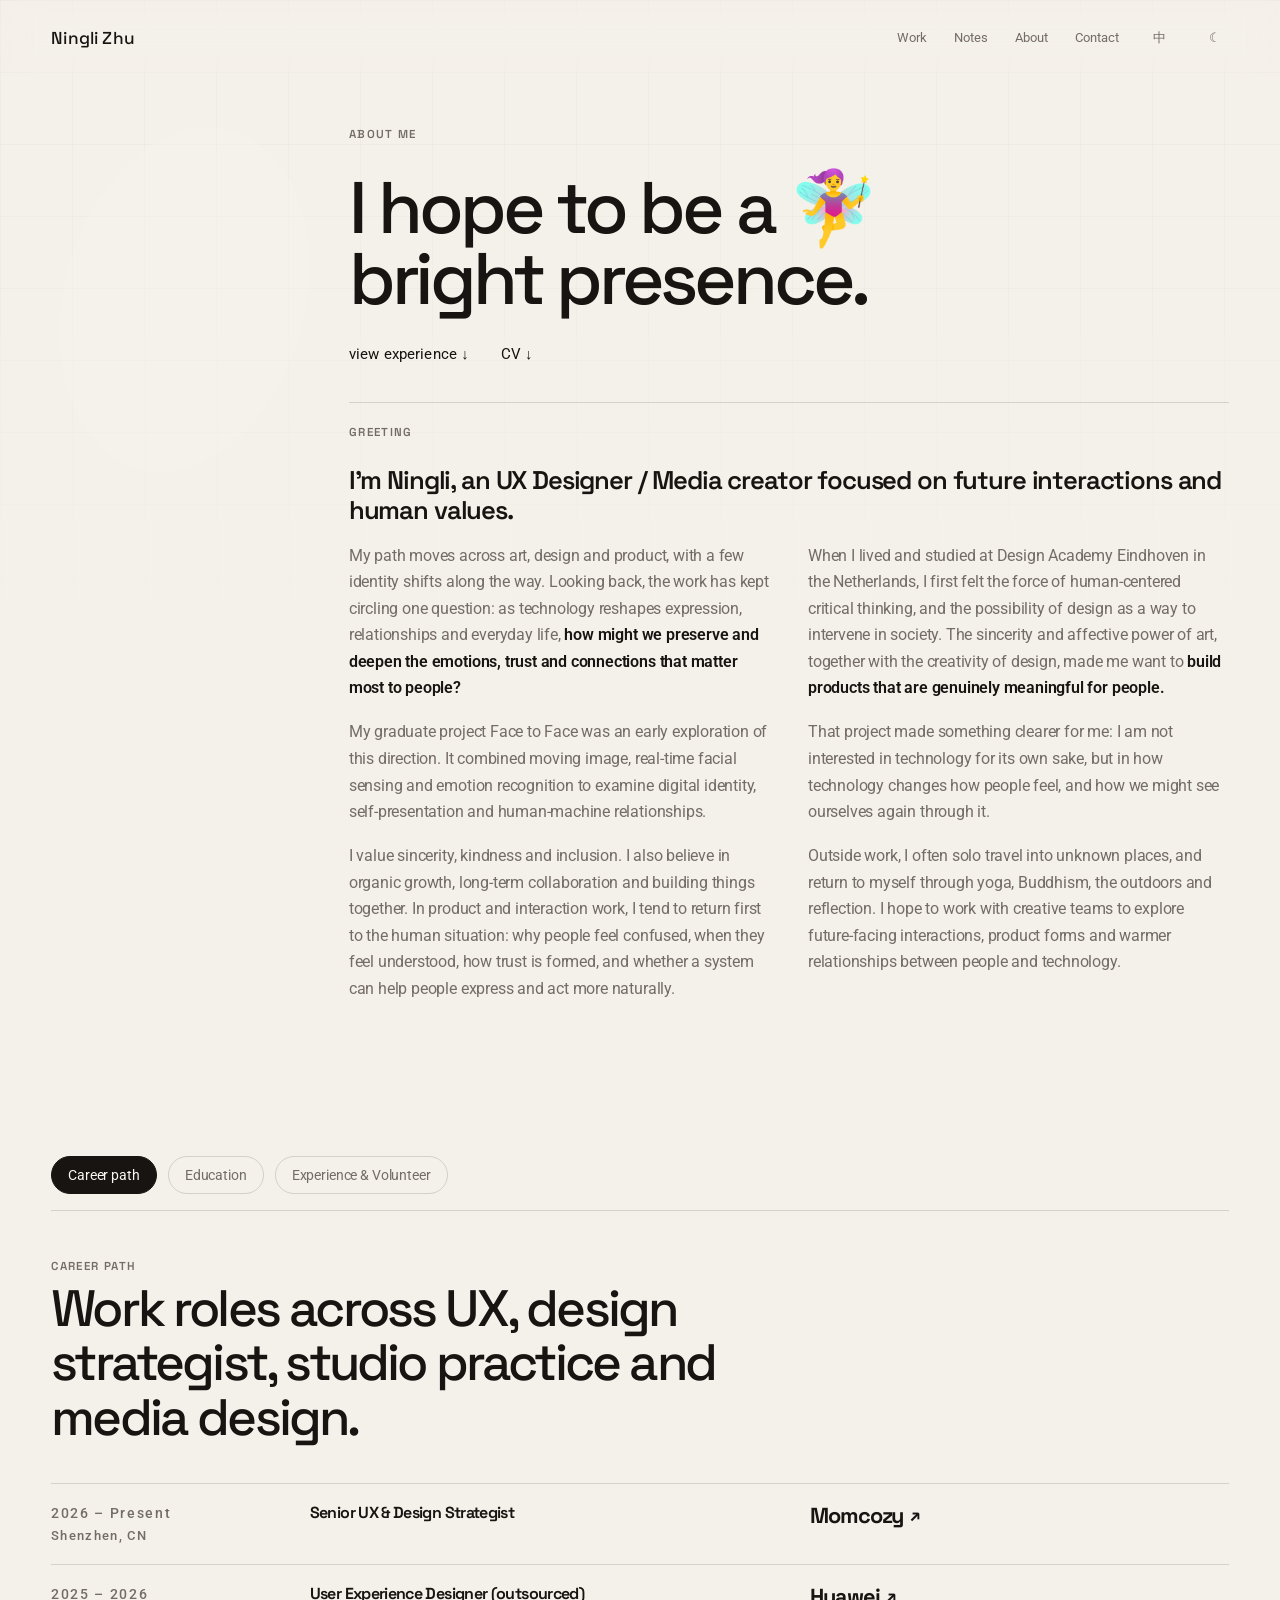
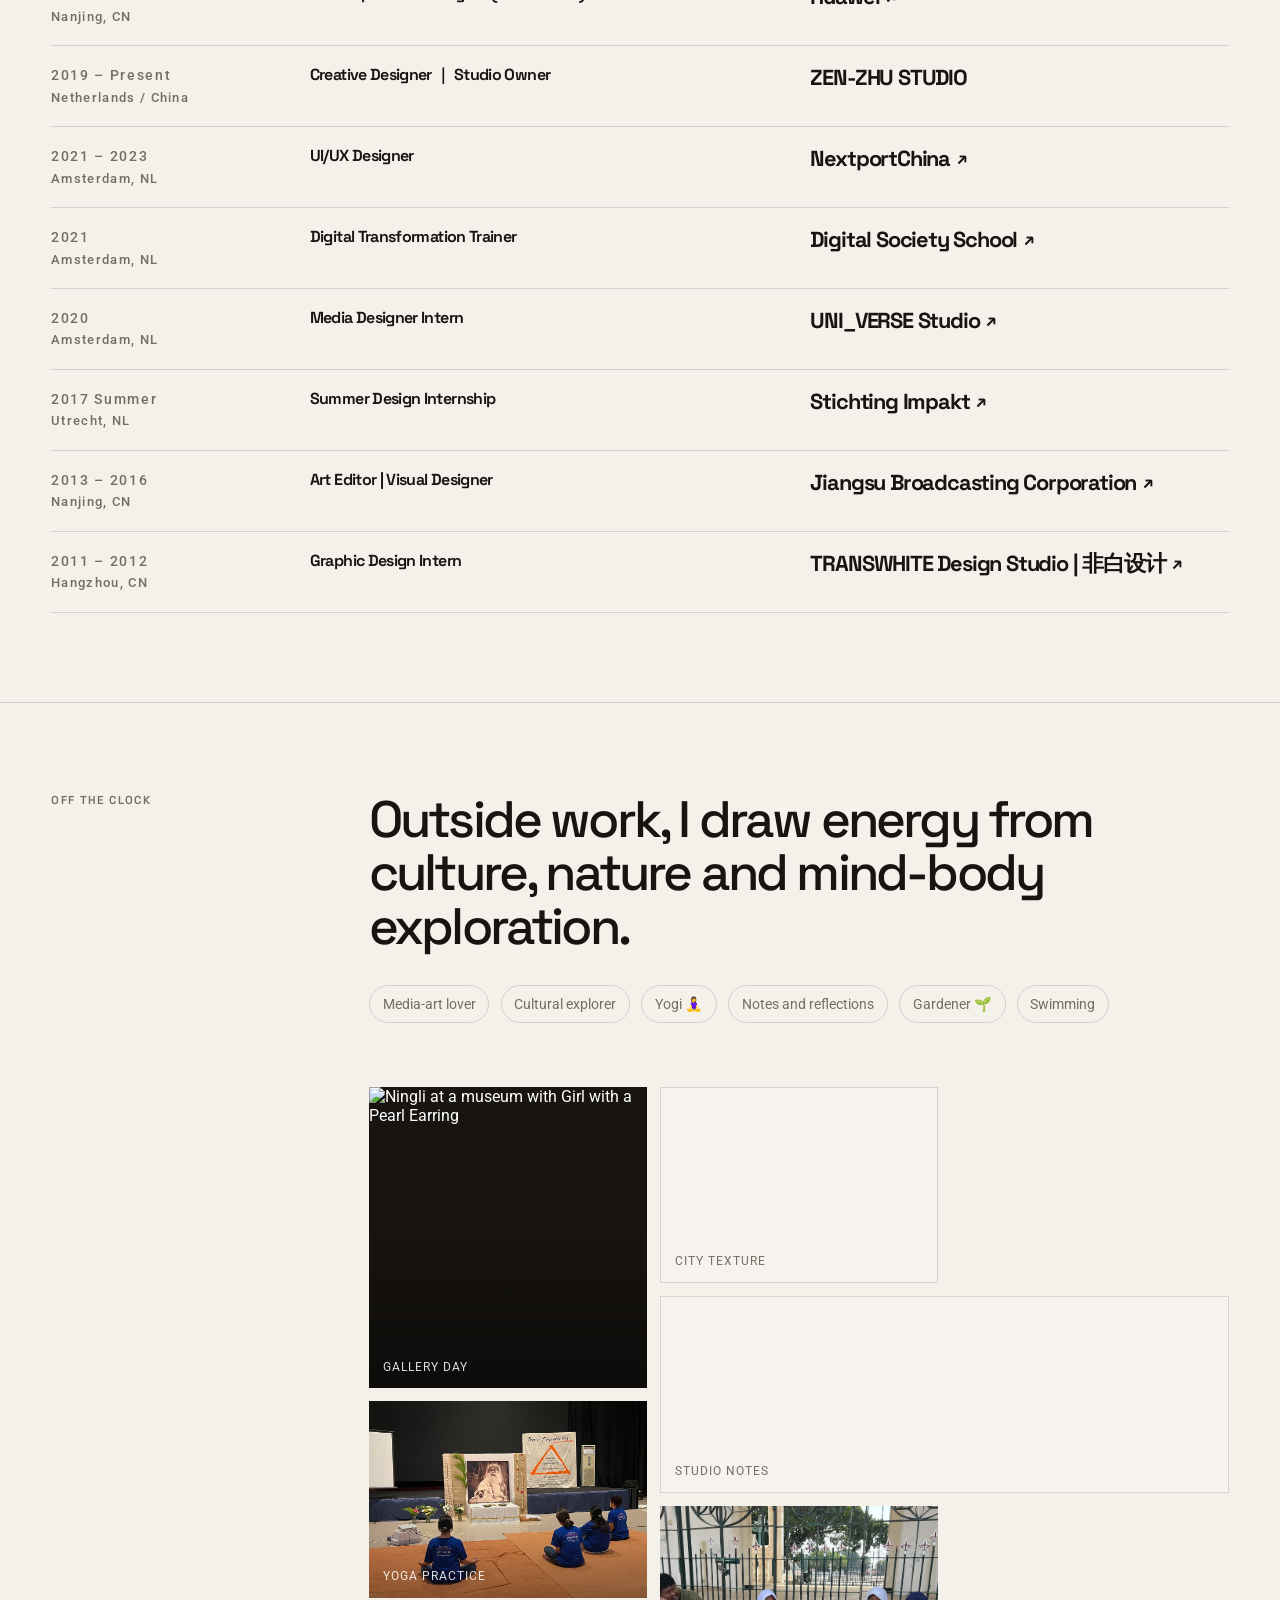
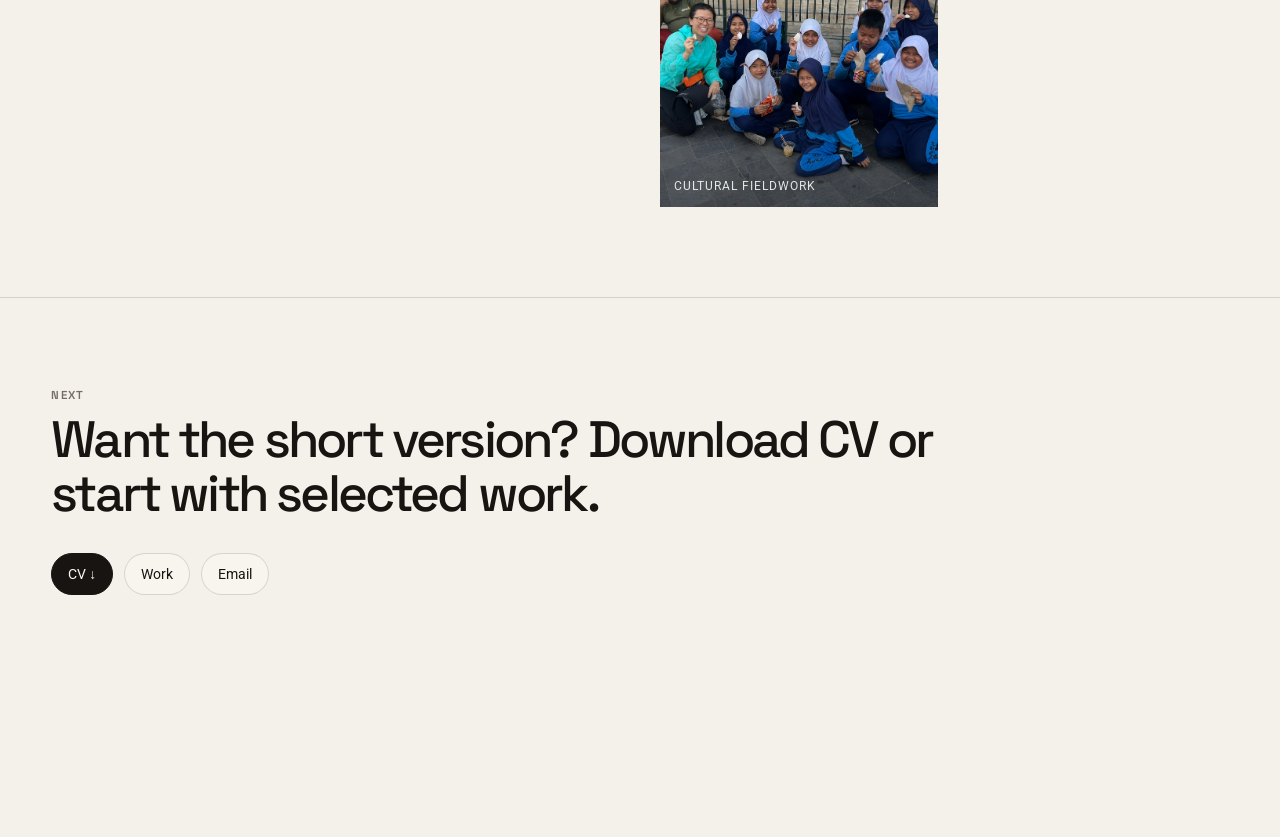
==== prototype/about.html @ 549e8630 "Initial portfolio site" ====
<!doctype html>
<html lang="en">
  <head>
    <meta charset="utf-8" />
    <meta name="viewport" content="width=device-width, initial-scale=1" />
    <title>About — Ningli Zhu</title>
    <meta
      name="description"
      content="About Ningli Zhu, senior UX designer and digital creator."
    />
    <link rel="stylesheet" href="./styles.css" />
  </head>
  <body>
    <header class="site-header" data-header>
      <a class="brand" href="./index.html#top" aria-label="Ningli Zhu home">
        <span>Ningli Zhu</span>
      </a>
      <nav class="nav" aria-label="Primary navigation">
        <a href="./index.html#work" data-i18n="nav.work">Work</a>
        <a href="./index.html#notes" data-i18n="nav.notes">Notes</a>
        <a href="./about.html" data-i18n="nav.about">About</a>
        <a href="#email-panel" data-email-open data-i18n="nav.contact">
          Contact
        </a>
        <button
          class="language-toggle"
          type="button"
          data-language-toggle
          aria-label="Switch language"
        >
          <span data-language-label>中</span>
        </button>
        <button class="theme-toggle" type="button" data-theme-toggle>
          <span data-theme-label>☾</span>
        </button>
      </nav>
    </header>

    <main class="about-page" id="top">
      <section class="about-hero section">
        <div class="about-hero-grid">
          <div class="about-hero-main">
            <p class="eyebrow" data-i18n="aboutPage.eyebrow">About me</p>
            <h1>
              <span data-i18n="aboutPage.heroLine2Lead">
                I hope to be a 🧚‍♀️
              </span>
              <span class="bright-presence" data-i18n="aboutPage.heroLine2Glow">
                bright presence.
              </span>
            </h1>
            <div class="about-actions">
              <a
                class="about-jump-link"
                href="#records"
                data-record-jump="experience"
                data-i18n="aboutPage.experienceCta"
              >
                view experience ↓
              </a>
              <a
                class="about-jump-link"
                href="./assets/Ningli_Zhu_CV_Concise_EN.pdf"
                download="Ningli_Zhu_CV_Concise_EN.pdf"
                data-cv-download
                data-i18n="contact.cv"
              >
                CV ↓
              </a>
            </div>
          </div>
          <div class="about-hero-copy">
            <div class="about-photo-placeholder">
              <img
                src="./assets/ningli-portrait.png"
                alt="Ningli Zhu portrait"
              />
            </div>
          </div>
          <div class="about-intro-card about-hero-greeting">
            <p class="eyebrow" data-i18n="aboutPage.greetingLabel">Greeting</p>
            <div class="about-intro-copy">
              <p data-i18n="aboutPage.greetingCopy1">
                I’m Ningli, an UX Designer / Media creator focused on future
                interactions and human values.
              </p>
              <p>
                <span data-i18n="aboutPage.greetingCopy2Lead">
                  My path moves across art, design and product, with a few
                  identity shifts along the way. Looking back, the work has kept
                  circling one question: as technology reshapes expression,
                  relationships and everyday life,
                </span>
                <strong
                  class="intro-emphasis"
                  data-i18n="aboutPage.greetingCopy2Strong"
                >
                  how might we preserve and deepen the emotions, trust and
                  connections that matter most to people?
                </strong>
              </p>
              <p>
                <span data-i18n="aboutPage.greetingCopy3Lead">
                  When I lived and studied at Design Academy Eindhoven in the
                  Netherlands, I first felt the force of human-centered critical
                  thinking, and the possibility of design as a way to intervene
                  in society. The sincerity and affective power of art, together
                  with the creativity of design, made me want to
                </span>
                <strong
                  class="intro-emphasis"
                  data-i18n="aboutPage.greetingCopy3Strong"
                >
                  build products that are genuinely meaningful for people.
                </strong>
              </p>
              <p data-i18n="aboutPage.greetingCopy4">
                My graduate project Face to Face was an early exploration of this
                direction. It combined moving image, real-time facial sensing and
                emotion recognition to examine digital identity, self-presentation
                and human-machine relationships.
              </p>
              <p data-i18n="aboutPage.greetingCopy5">
                That project made something clearer for me: I am not interested in
                technology for its own sake, but in how technology changes how
                people feel, and how we might see ourselves again through it.
              </p>
              <p data-i18n="aboutPage.greetingCopy6">
                I value sincerity, kindness and inclusion. I also believe in
                organic growth, long-term collaboration and building things
                together. In product and interaction work, I tend to return first
                to the human situation: why people feel confused, when they feel
                understood, how trust is formed, and whether a system can help
                people express and act more naturally.
              </p>
              <p data-i18n="aboutPage.greetingCopy7">
                Outside work, I often solo travel into unknown places, and return
                to myself through yoga, Buddhism, the outdoors and reflection. I
                hope to work with creative teams to explore future-facing
                interactions, product forms and warmer relationships between people
                and technology.
              </p>
            </div>
          </div>
        </div>
      </section>

      <section class="about-records section" id="records">
        <div class="about-record-tabs" role="tablist" aria-label="About records">
          <button
            class="about-record-tab active"
            type="button"
            role="tab"
            aria-selected="true"
            aria-controls="record-career"
            data-record-tab="career"
            data-i18n="aboutPage.recordsCareer"
          >
            Career path
          </button>
          <button
            class="about-record-tab"
            type="button"
            role="tab"
            aria-selected="false"
            aria-controls="record-education"
            data-record-tab="education"
            data-i18n="aboutPage.recordsEducation"
          >
            Education
          </button>
          <button
            class="about-record-tab"
            type="button"
            role="tab"
            aria-selected="false"
            aria-controls="record-experience"
            data-record-tab="experience"
            data-i18n="aboutPage.recordsExperience"
          >
            Experience & Volunteer
          </button>
        </div>

        <div
          class="about-record-panel active"
          id="record-career"
          role="tabpanel"
          data-record-panel="career"
        >
      <section class="about-path section">
        <div class="section-heading slim">
          <div>
            <p class="eyebrow" data-i18n="aboutPage.pathEyebrow">
              Career path
            </p>
            <h2 data-i18n="aboutPage.pathHeading">
              Work roles across UX, design strategist, studio practice and media
              design.
            </h2>
          </div>
        </div>
        <div class="path-list career-list">
          <article class="career-item" tabindex="0">
            <div class="career-row">
              <span class="career-time">
                <span>2026 – Present</span>
                <span data-i18n="aboutPage.path1Meta">Shenzhen, CN</span>
              </span>
              <strong data-i18n="aboutPage.path1Title">
                Senior UX & Design Strategist
              </strong>
              <p class="career-org">
                <a href="https://momcozy.com/" target="_blank" rel="noreferrer">
                  Momcozy
                </a>
              </p>
            </div>
            <p class="career-detail" data-i18n="aboutPage.path1Copy">
              Designed AI-enhanced e-commerce experience systems across UX,
              brand strategy, personalization, modular content architecture and
              customer journeys.
            </p>
          </article>
          <article class="career-item" tabindex="0">
            <div class="career-row">
              <span class="career-time">
                <span>2025 – 2026</span>
                <span data-i18n="aboutPage.path3Meta">Nanjing, CN</span>
              </span>
              <strong data-i18n="aboutPage.path3Title">
                User Experience Designer (outsourced)
              </strong>
              <p class="career-org">
                <a
                  href="https://www.huawei.com/en/"
                  target="_blank"
                  rel="noreferrer"
                >
                  Huawei
                </a>
              </p>
            </div>
            <p class="career-detail" data-i18n="aboutPage.path3Copy">
              Worked on AI Intelligent Search 2.0, agentic-product research,
              HarmonyOS-related design development, Celia Translate insights
              and AIGC prototype visualization.
            </p>
          </article>
          <article class="career-item" tabindex="0">
            <div class="career-row">
              <span class="career-time">
                <span>2019 – Present</span>
                <span data-i18n="aboutPage.path2Meta">Netherlands / China</span>
              </span>
              <strong data-i18n="aboutPage.path2Title">
                Creative Designer ｜ Studio Owner
              </strong>
              <p class="career-org">
                <span class="career-company">ZEN-ZHU STUDIO</span>
              </p>
            </div>
            <p class="career-detail" data-i18n="aboutPage.path2Copy">
              Built an independent practice for brand, website, video and UI/UX
              projects, serving individuals, start-ups and organizations.
            </p>
          </article>
          <article class="career-item" tabindex="0">
            <div class="career-row">
              <span class="career-time">
                <span>2021 – 2023</span>
                <span data-i18n="aboutPage.path4Meta">Amsterdam, NL</span>
              </span>
              <strong data-i18n="aboutPage.path4Title">UI/UX Designer</strong>
              <p class="career-org">
                <a
                  href="https://www.nextportchina.com/"
                  target="_blank"
                  rel="noreferrer"
                >
                  NextportChina
                </a>
              </p>
            </div>
            <p class="career-detail" data-i18n="aboutPage.path4Copy">
              Designed solution-driven UX products for China-market clients,
              including mini programs, apps, H5 campaigns, websites, prototypes
              and user research.
            </p>
          </article>
          <article class="career-item" tabindex="0">
            <div class="career-row">
              <span class="career-time">
                <span>2021</span>
                <span data-i18n="aboutPage.path5Meta">Amsterdam, NL</span>
              </span>
              <strong data-i18n="aboutPage.path5Title">
                Digital Transformation Trainer
              </strong>
              <p class="career-org">
                <a
                  href="https://digitalsocietyschool.org/"
                  target="_blank"
                  rel="noreferrer"
                >
                  Digital Society School
                </a>
              </p>
            </div>
            <p class="career-detail" data-i18n="aboutPage.path5Copy">
              Facilitated digital transformation learning through UX-oriented
              methods, collaborative research and structured design exercises.
            </p>
          </article>
          <article class="career-item" tabindex="0">
            <div class="career-row">
              <span class="career-time">
                <span>2020</span>
                <span data-i18n="aboutPage.path6Meta">Amsterdam, NL</span>
              </span>
              <strong data-i18n="aboutPage.path6Title">
                Media Designer Intern
              </strong>
              <p class="career-org">
                <a
                  href="https://universestudio.xyz/"
                  target="_blank"
                  rel="noreferrer"
                >
                  UNI_VERSE Studio
                </a>
              </p>
            </div>
            <p class="career-detail" data-i18n="aboutPage.path6Copy">
              Researched and practiced digital products with a focus on AR
              techniques and interactive Instagram filters for media promotion.
            </p>
          </article>
          <article class="career-item" tabindex="0">
            <div class="career-row">
              <span class="career-time">
                <span>2017 Summer</span>
                <span data-i18n="aboutPage.path7Meta">Utrecht, NL</span>
              </span>
              <strong data-i18n="aboutPage.path7Title">
                Summer Design Internship
              </strong>
              <p class="career-org">
                <a href="https://impakt.nl/" target="_blank" rel="noreferrer">
                  Stichting Impakt
                </a>
              </p>
            </div>
            <p class="career-detail" data-i18n="aboutPage.path7Copy">
              Supported event-archive website design for Future of the Past, an
              interactive project around technology, memory and time.
            </p>
          </article>
          <article class="career-item" tabindex="0">
            <div class="career-row">
              <span class="career-time">
                <span>2013 – 2016</span>
                <span data-i18n="aboutPage.path8Meta">Nanjing, CN</span>
              </span>
              <strong data-i18n="aboutPage.path8Title">
                Art Editor | Visual Designer
              </strong>
              <p class="career-org">
                <a
                  href="https://www.jsbc.com/"
                  target="_blank"
                  rel="noreferrer"
                >
                  Jiangsu Broadcasting Corporation
                </a>
              </p>
            </div>
            <p class="career-detail" data-i18n="aboutPage.path8Copy">
              Created visual material for TV programs, news, digital
              storytelling, promotions and offline events.
            </p>
          </article>
          <article class="career-item" tabindex="0">
            <div class="career-row">
              <span class="career-time">
                <span>2011 – 2012</span>
                <span data-i18n="aboutPage.path9Meta">Hangzhou, CN</span>
              </span>
              <strong data-i18n="aboutPage.path9Title">
                Graphic Design Intern
              </strong>
              <p class="career-org">
                <a
                  href="http://www.transwhite.cn/"
                  target="_blank"
                  rel="noreferrer"
                >
                  TRANSWHITE Design Studio | 非白设计
                </a>
              </p>
            </div>
            <p class="career-detail" data-i18n="aboutPage.path9Copy">
              Practiced graphic design, typography and digital media design in a
              studio environment.
            </p>
          </article>
        </div>
      </section>
        </div>

        <div
          class="about-record-panel"
          id="record-education"
          role="tabpanel"
          hidden
          data-record-panel="education"
        >
      <section class="about-education section">
        <div class="section-heading slim">
          <div>
            <p class="eyebrow" data-i18n="aboutPage.eduEyebrow">Education</p>
          </div>
        </div>
        <div class="credential-list path-table">
          <article>
            <span>2017 – 2019</span>
            <strong>
              <a
                href="https://www.akvstjoostmasters.nl/"
                target="_blank"
                rel="noreferrer"
              >
                Avans Masters of Arts
              </a>
            </strong>
            <p>
              <span class="plain-org">
                MA Graphic Design / Fine Art and Design
              </span>
              <span data-i18n="aboutPage.edu1Meta">Netherlands</span>
            </p>
          </article>
          <article>
            <span>2016 – 2017</span>
            <strong>
              <a
                href="https://www.designacademy.nl/"
                target="_blank"
                rel="noreferrer"
              >
                Design Academy Eindhoven
              </a>
            </strong>
            <p>
              <span class="plain-org">MA Information Design</span>
              <span data-i18n="aboutPage.edu2Meta">Netherlands</span>
            </p>
          </article>
          <article>
            <span>2009 – 2013</span>
            <strong>
              <a
                href="https://en.caa.edu.cn/"
                target="_blank"
                rel="noreferrer"
              >
                China Academy of Art
              </a>
            </strong>
            <p>
              <span class="plain-org">Visual Communication Design</span>
              <span data-i18n="aboutPage.edu3Meta">China</span>
            </p>
          </article>
        </div>
      </section>
        </div>

        <div
          class="about-record-panel"
          id="record-experience"
          role="tabpanel"
          hidden
          data-record-panel="experience"
        >
      <section class="about-experience section" id="experience">
        <div class="section-heading slim">
          <div>
            <p class="eyebrow" data-i18n="aboutPage.expEyebrow">Experience</p>
            <h2 data-i18n="aboutPage.expHeading">
              Artist-period exhibitions and cultural activities.
            </h2>
          </div>
        </div>
        <div class="experience-list">
          <article class="experience-item" tabindex="0">
            <div class="experience-row">
              <span>2019 – 2020</span>
              <strong data-i18n="aboutPage.exp1Position">Exhibition</strong>
              <p class="career-org">
                <em data-i18n="aboutPage.exp1Org">Media-art presentations</em>
                <span data-i18n="aboutPage.exp1Country">
                  NL / US
                </span>
              </p>
            </div>
            <div class="experience-detail experience-lines">
              <span data-i18n="aboutPage.exp1Item1">
                (Im)possible Bodies Exhibition, 2020, Den Bosch
              </span>
              <span data-i18n="aboutPage.exp1Item2">
                TAC2GO program, Confined.Work, July 2020, Eindhoven
              </span>
              <span data-i18n="aboutPage.exp1Item3">
                CinemAsia Festival Program, Amsterdam, March 2020
              </span>
              <span data-i18n="aboutPage.exp1Item4">
                Dutch Design Week, Manifestations, Eindhoven
              </span>
              <span data-i18n="aboutPage.exp1Item5">
                Pratt Institute, New York, 2019, US
              </span>
            </div>
          </article>
          <article class="experience-item" tabindex="0">
            <div class="experience-row">
              <span>2017 – 2021</span>
              <strong data-i18n="aboutPage.exp2Position">Activities</strong>
              <p class="career-org">
                <em data-i18n="aboutPage.exp2Org">Art, design and culture</em>
                <span data-i18n="aboutPage.exp2Country">
                  NL / DE / JP
                </span>
              </p>
            </div>
            <div class="experience-detail experience-lines">
              <span data-i18n="aboutPage.exp2Item1">
                Oddstream Studio, Nijmegen, 2020 / 2021
              </span>
              <span data-i18n="aboutPage.exp2Item2">
                Eindhoven Maker Faire, September 2020
              </span>
              <span data-i18n="aboutPage.exp2Item3">
                Renault Design Rides, 2019
              </span>
              <span data-i18n="aboutPage.exp2Item4">
                ZUIBISHE Online Design Media, 2019
              </span>
              <span data-i18n="aboutPage.exp2Item5">
                Dérive Berlin residency, 2018
              </span>
              <span data-i18n="aboutPage.exp2Item6">
                Tokyo Art Book Fair, 2017
              </span>
            </div>
          </article>
        </div>
      </section>
      <section class="about-volunteering section">
        <div class="section-heading slim">
          <div>
            <p class="eyebrow" data-i18n="aboutPage.volEyebrow">
              Volunteering
            </p>
            <h2 data-i18n="aboutPage.volHeading">
              Cultural-social community outside formal roles.
            </h2>
          </div>
        </div>
        <div class="credential-list path-table">
          <article>
            <span>2026</span>
            <strong data-i18n="aboutPage.vol5Title">Volunteer</strong>
            <p>
              <a
                class="plain-org"
                href="https://en.wikipedia.org/wiki/Isha_Foundation"
                target="_blank"
                rel="noreferrer"
              >
                Isha Foundation
              </a>
              <span data-i18n="aboutPage.vol5Meta">Global</span>
            </p>
          </article>
          <article>
            <span>2019</span>
            <strong data-i18n="aboutPage.vol1Title">Graphic Illustrator</strong>
            <p>
              <a
                class="plain-org"
                href="https://neu-reality.com/"
                target="_blank"
                rel="noreferrer"
              >
                神经现实
              </a>
              <span>neu-reality.com</span>
            </p>
          </article>
          <article>
            <span>2017.11</span>
            <strong data-i18n="aboutPage.vol2Title">
              Tour Guide | STRP biënnale
            </strong>
            <p>
              <a
                class="plain-org"
                href="https://strp.nl/"
                target="_blank"
                rel="noreferrer"
              >
                STRP
              </a>
              <span>Science and Technology</span>
            </p>
          </article>
          <article>
            <span>2016 – 2018</span>
            <strong data-i18n="aboutPage.vol3Title">Tour Guide</strong>
            <p>
              <a
                class="plain-org"
                href="https://ddw.nl/en"
                target="_blank"
                rel="noreferrer"
              >
                Dutch Design Week
              </a>
              <span>Arts and Culture</span>
            </p>
          </article>
          <article>
            <span>2017-2019</span>
            <strong data-i18n="aboutPage.vol4Title">
              Youth Buddhist Volunteer
            </strong>
            <p>
              <span class="plain-org">Fo Guang Shan He Hua Temple</span>
              <span>Amsterdam</span>
            </p>
          </article>
        </div>
      </section>
        </div>
      </section>

      <section class="about-offclock section">
        <p class="eyebrow" data-i18n="aboutPage.offEyebrow">Off the clock</p>
        <div>
          <h2 data-i18n="aboutPage.offHeading">
            Outside work, I draw energy from culture, nature and mind-body
            exploration.
          </h2>
          <div class="offclock-grid">
            <span data-i18n="aboutPage.off1">Media-art lover</span>
            <span data-i18n="aboutPage.off2">Cultural explorer</span>
            <span data-i18n="aboutPage.off3">Yogi 🧘‍♀️</span>
            <span data-i18n="aboutPage.off4">Notes and reflections</span>
            <span data-i18n="aboutPage.off5">Gardener 🌱</span>
            <span data-i18n="aboutPage.off6">Swimming</span>
          </div>
          <div
            class="offclock-masonry"
            aria-label="Life and culture image placeholders"
          >
            <div class="life-tile tall image-tile">
              <img
                src="./assets/gallery-day.jpg"
                alt="Ningli at a museum with Girl with a Pearl Earring"
              />
              <span data-i18n="aboutPage.life1">Gallery day</span>
            </div>
            <div class="life-tile">
              <span data-i18n="aboutPage.life2">City texture</span>
            </div>
            <div class="life-tile wide">
              <span data-i18n="aboutPage.life3">Studio notes</span>
            </div>
            <div class="life-tile image-tile">
              <img
                src="./assets/life-yoga-practice.jpg"
                alt="Yoga and meditation practice with Isha Foundation"
              />
              <span data-i18n="aboutPage.life4">Yoga practice</span>
            </div>
            <div class="life-tile tall image-tile">
              <img
                src="./assets/life-community-fieldwork.jpg"
                alt="Community fieldwork and cultural volunteering"
              />
              <span data-i18n="aboutPage.life5">Cultural fieldwork</span>
            </div>
          </div>
        </div>
      </section>

      <section class="section contact-section about-contact" id="cv">
        <p class="eyebrow" data-i18n="aboutPage.nextEyebrow">Next</p>
        <h2 data-i18n="aboutPage.nextHeading">
          Want the short version? Download CV or start with selected work.
        </h2>
        <div class="contact-actions">
          <a
            class="button primary"
            href="./assets/Ningli_Zhu_CV_Concise_EN.pdf"
            download="Ningli_Zhu_CV_Concise_EN.pdf"
            data-cv-download
            data-i18n="contact.cv"
          >
            View CV
          </a>
          <a class="button" href="./index.html#work" data-i18n="nav.work">
            Work
          </a>
          <a
            class="button"
            href="#email-panel"
            data-email-open
            data-i18n="contact.email"
          >
            Email
          </a>
        </div>
      </section>
    </main>

    <aside
      class="email-drawer"
      id="email-panel"
      data-email-drawer
      aria-hidden="true"
    >
      <div class="email-drawer-backdrop" data-email-close></div>
      <div
        class="email-drawer-panel"
        role="dialog"
        aria-modal="true"
        aria-labelledby="email-drawer-title"
      >
        <button
          class="email-drawer-close"
          type="button"
          data-email-close
          aria-label="Close email form"
        >
          ×
        </button>
        <p class="eyebrow" data-i18n="emailDrawer.eyebrow">Contact</p>
        <h2 id="email-drawer-title" data-i18n="emailDrawer.title">
          Let’s connect
        </h2>
        <p class="email-drawer-copy" data-i18n="emailDrawer.copy">
          Share a role, collaboration or project idea. This form opens your
          default email draft when submitted.
        </p>
        <form
          class="email-form"
          action="mailto:zhuningli001@163.com"
          method="post"
          enctype="text/plain"
        >
          <label>
            <span data-i18n="emailDrawer.name">Your name</span>
            <input name="name" type="text" autocomplete="name" />
          </label>
          <label>
            <span data-i18n="emailDrawer.reply">Reply email</span>
            <input name="email" type="email" autocomplete="email" />
          </label>
          <label>
            <span data-i18n="emailDrawer.message">Message</span>
            <textarea name="message" rows="6"></textarea>
          </label>
          <button type="submit" data-i18n="emailDrawer.send">
            Open email draft ↗
          </button>
        </form>
        <a
          class="email-direct-link"
          href="mailto:zhuningli001@163.com"
          data-i18n="emailDrawer.direct"
        >
          zhuningli001@163.com ↗
        </a>
      </div>
    </aside>

    <div class="cursor-aura" data-cursor-aura aria-hidden="true"></div>
    <script src="./script.js"></script>
  </body>
</html>
---- prototype/styles.css ----
@import url("https://fonts.googleapis.com/css2?family=Roboto:wght@300;400;500;700&family=Space+Grotesk:wght@400;500;600;700&display=swap");

:root {
  --bg: #f4f0ea;
  --panel: #fbf8f2;
  --ink: #171411;
  --muted: #746d65;
  --line: rgba(23, 20, 17, 0.14);
  --soft-line: rgba(23, 20, 17, 0.08);
  --violet: #7a67a8;
  --clay: #8d4b45;
  --moss: #77715d;
  --shadow: 0 24px 80px rgba(33, 24, 18, 0.16);
  --ease: cubic-bezier(0.2, 0.8, 0.2, 1);
  --font-body: "Roboto", "Helvetica Neue", Arial, sans-serif;
  --font-heading: "Space Grotesk", "Helvetica Neue", Arial, sans-serif;
}

body[data-theme="dark"] {
  --bg: #171512;
  --panel: #211e1a;
  --ink: #f4efe6;
  --muted: #a79f93;
  --line: rgba(244, 239, 230, 0.16);
  --soft-line: rgba(244, 239, 230, 0.08);
  --shadow: 0 24px 90px rgba(0, 0, 0, 0.34);
}

* {
  box-sizing: border-box;
}

html {
  scroll-behavior: smooth;
}

body {
  margin: 0;
  background: var(--bg);
  color: var(--ink);
  font-family: var(--font-body);
  -webkit-font-smoothing: antialiased;
  transition:
    background 260ms var(--ease),
    color 260ms var(--ease);
}

body::before {
  position: fixed;
  inset: 0;
  z-index: -1;
  pointer-events: none;
  content: "";
  background-image:
    linear-gradient(rgba(23, 20, 17, 0.035) 1px, transparent 1px),
    linear-gradient(90deg, rgba(23, 20, 17, 0.03) 1px, transparent 1px);
  background-size: 72px 72px;
  mask-image: linear-gradient(to bottom, rgba(0, 0, 0, 0.9), transparent 72%);
}

a {
  color: inherit;
  text-decoration: none;
}

button,
a {
  -webkit-tap-highlight-color: transparent;
}

.site-header {
  position: sticky;
  top: 0;
  z-index: 20;
  display: flex;
  align-items: center;
  justify-content: space-between;
  gap: 2rem;
  min-height: 76px;
  padding: 1rem clamp(1.25rem, 4vw, 4.5rem);
  border-bottom: 1px solid transparent;
  backdrop-filter: blur(18px);
  transition: border-color 220ms var(--ease), background 220ms var(--ease);
}

.site-header.scrolled {
  border-bottom-color: var(--line);
  background: rgba(244, 240, 234, 0.78);
}

body[data-theme="dark"] .site-header.scrolled {
  background: rgba(23, 21, 18, 0.84);
}

.brand {
  display: grid;
  gap: 0.18rem;
}

.brand span {
  font-family: var(--font-heading);
  font-size: 1.08rem;
  font-weight: 500;
  letter-spacing: 0.01em;
}

.brand small {
  color: var(--muted);
  font-size: 0.72rem;
  letter-spacing: 0.04em;
}

.nav {
  display: flex;
  align-items: center;
  gap: clamp(0.9rem, 2.1vw, 1.8rem);
  color: var(--muted);
  font-size: 0.84rem;
}

.nav a {
  transition: color 180ms var(--ease);
}

.nav a:hover {
  color: var(--ink);
}

.language-toggle,
.theme-toggle {
  display: inline-grid;
  place-items: center;
  width: 28px;
  height: 28px;
  padding: 0;
  border: 0;
  border-radius: 50%;
  background: transparent;
  color: var(--muted);
  cursor: pointer;
  font: inherit;
  font-size: 0.82rem;
  line-height: 1;
  transition:
    color 180ms var(--ease),
    background 180ms var(--ease);
}

body[data-theme="dark"] .language-toggle,
body[data-theme="dark"] .theme-toggle {
  color: var(--muted);
}

.language-toggle:hover,
.theme-toggle:hover {
  background: rgba(23, 20, 17, 0.06);
  color: var(--ink);
}

body[data-theme="dark"] .language-toggle:hover,
body[data-theme="dark"] .theme-toggle:hover {
  background: rgba(244, 239, 230, 0.08);
}

.section {
  padding: clamp(3.5rem, 7vw, 8rem) clamp(1.25rem, 4vw, 4.5rem);
}

.hero {
  padding-top: clamp(4rem, 7vw, 7.5rem);
}

.hero-kicker,
.eyebrow,
.filter-label,
.panel-status {
  color: var(--muted);
  font-family: var(--font-heading);
  font-size: 0.72rem;
  font-weight: 600;
  letter-spacing: 0.12em;
  text-transform: uppercase;
}

.hero-grid {
  display: grid;
  grid-template-columns: minmax(0, 1.4fr) minmax(280px, 0.6fr);
  gap: clamp(2rem, 6vw, 7rem);
  align-items: start;
  margin-top: 1.6rem;
}

h1,
h2,
h3,
p {
  margin: 0;
}

h1 {
  max-width: 1120px;
  font-family: var(--font-heading);
  font-size: clamp(2.65rem, 5.7vw, 6.3rem);
  font-weight: 500;
  letter-spacing: -0.058em;
  line-height: 0.98;
}

.hero-title {
  display: grid;
  gap: 0.08em;
}

.hero-title-static {
  display: block;
  font-weight: 400;
}

.hero-title-rotator {
  display: block;
  min-height: 1.04em;
  color: var(--ink);
  font-weight: 700;
  transition:
    opacity 260ms var(--ease),
    transform 260ms var(--ease),
    filter 260ms var(--ease);
}

.hero-title-rotator.is-changing {
  opacity: 0;
  transform: translateY(0.18em);
  filter: blur(4px);
}

@media (prefers-reduced-motion: reduce) {
  .hero-title-rotator {
    transition: none;
  }

  .bright-presence:hover::after,
  .bright-presence:focus-visible::after {
    animation: none;
  }
}

@keyframes candle-glow {
  0% {
    opacity: 0.72;
    transform: scale(0.96) translate3d(-0.01em, 0.01em, 0);
    filter: blur(14px);
  }

  45% {
    opacity: 1;
    transform: scale(1.02) translate3d(0.015em, -0.01em, 0);
    filter: blur(17px);
  }

  100% {
    opacity: 0.82;
    transform: scale(0.99) translate3d(0.01em, 0.012em, 0);
    filter: blur(15px);
  }
}

.hero-copy {
  display: grid;
  gap: 1.6rem;
  color: var(--muted);
  font-size: clamp(1rem, 1.4vw, 1.22rem);
  line-height: 1.55;
}

.hero-more-link {
  justify-self: start;
}

.hero-actions,
.contact-actions {
  display: flex;
  flex-wrap: wrap;
  gap: 0.7rem;
}

.button {
  display: inline-flex;
  align-items: center;
  justify-content: center;
  min-height: 42px;
  padding: 0 1rem;
  border: 1px solid var(--line);
  border-radius: 999px;
  background: rgba(251, 248, 242, 0.54);
  color: var(--ink);
  cursor: pointer;
  font-size: 0.86rem;
  transition:
    transform 180ms var(--ease),
    background 180ms var(--ease),
    border-color 180ms var(--ease);
}

.button:hover {
  transform: translateY(-1px);
  border-color: rgba(23, 20, 17, 0.28);
  background: rgba(251, 248, 242, 0.92);
}

.button.primary {
  border-color: var(--ink);
  background: var(--ink);
  color: var(--panel);
}

.meta-row {
  display: grid;
  grid-template-columns: repeat(3, 1fr);
  gap: 1rem;
  margin-top: clamp(3rem, 7vw, 6rem);
  padding-top: 1.1rem;
  border-top: 1px solid var(--line);
  color: var(--muted);
  font-size: 0.78rem;
}

.capability-section {
  display: grid;
  grid-template-columns: repeat(4, 1fr);
  gap: 1px;
  padding-top: 0;
}

.capability-card {
  min-height: 220px;
  padding: 1.25rem;
  border: 1px solid var(--soft-line);
  background: rgba(251, 248, 242, 0.38);
  transition:
    transform 220ms var(--ease),
    background 220ms var(--ease),
    border-color 220ms var(--ease);
}

.capability-card:hover {
  transform: translateY(-4px);
  border-color: rgba(23, 20, 17, 0.22);
  background: rgba(251, 248, 242, 0.74);
}

.capability-card span {
  color: var(--muted);
  font-size: 0.72rem;
}

.capability-card h2 {
  margin-top: 3.6rem;
  font-family: var(--font-heading);
  font-size: clamp(1.35rem, 2.2vw, 2.2rem);
  font-weight: 500;
  letter-spacing: -0.04em;
}

.capability-card p {
  margin-top: 0.9rem;
  color: var(--muted);
  font-size: 0.9rem;
  line-height: 1.45;
}

.featured-work {
  display: grid;
  gap: 1rem;
  margin-bottom: clamp(3rem, 7vw, 6rem);
}

.featured-work-head {
  display: flex;
  align-items: end;
  justify-content: space-between;
  gap: 1rem;
}

.featured-work-head > p:not(.eyebrow) {
  max-width: 320px;
  color: var(--muted);
  font-size: 0.86rem;
  line-height: 1.4;
  text-align: right;
}

.featured-rail {
  display: grid;
  grid-auto-columns: minmax(78vw, 1120px);
  grid-auto-flow: column;
  gap: 0;
  margin-inline: calc(clamp(1.25rem, 4vw, 4.5rem) * -1);
  padding: 0 clamp(1.25rem, 4vw, 4.5rem) 0.7rem;
  overflow-x: auto;
  overscroll-behavior-x: contain;
  scroll-snap-type: x mandatory;
  scrollbar-width: none;
}

.featured-rail::-webkit-scrollbar {
  display: none;
}

.featured-card {
  position: relative;
  display: block;
  min-height: min(62vh, 660px);
  border: 1px solid var(--line);
  border-radius: 0;
  background: rgba(251, 248, 242, 0.28);
  cursor: pointer;
  overflow: hidden;
  scroll-snap-align: start;
  transition:
    border-color 220ms var(--ease),
    transform 220ms var(--ease),
    background 220ms var(--ease);
}

body[data-theme="dark"] .featured-card {
  background: rgba(244, 239, 230, 0.045);
}

.featured-card:hover {
  border-color: rgba(23, 20, 17, 0.28);
}

.featured-card:focus-visible {
  outline: 2px solid var(--ink);
  outline-offset: 3px;
}

body[data-theme="dark"] .featured-card:hover {
  border-color: rgba(244, 239, 230, 0.28);
}

.featured-image {
  position: relative;
  display: grid;
  place-items: center;
  height: min(62vh, 660px);
  min-height: 420px;
  padding: clamp(1.2rem, 3vw, 2.4rem);
  background: var(--project-surface);
}

.featured-image .image-placeholder {
  width: min(820px, 72%);
  height: min(390px, 66%);
  border-radius: 0;
}

.featured-card:hover .featured-image .image-placeholder {
  transform: translate3d(0, -6px, 0) scale(1.025);
}

.featured-info {
  position: absolute;
  inset: auto 0 0;
  display: grid;
  grid-template-columns: minmax(80px, 0.18fr) minmax(240px, 0.45fr) 1fr;
  gap: clamp(1rem, 2vw, 2rem);
  align-items: start;
  padding: clamp(1rem, 2.3vw, 1.6rem);
  border-top: 1px solid rgba(23, 20, 17, 0.12);
  background: rgba(244, 240, 234, 0.84);
  opacity: 0;
  transform: translateY(18px);
  transition:
    opacity 220ms var(--ease),
    transform 220ms var(--ease);
}

body[data-theme="dark"] .featured-info {
  border-top-color: rgba(244, 239, 230, 0.14);
  background: rgba(23, 21, 18, 0.84);
}

.featured-card:hover .featured-info,
.featured-card:focus-visible .featured-info {
  opacity: 1;
  transform: translateY(0);
}

.featured-info span {
  color: var(--muted);
  font-size: 0.78rem;
  letter-spacing: 0.08em;
}

.featured-info h3 {
  font-family: var(--font-heading);
  font-size: clamp(1.5rem, 2.4vw, 3rem);
  font-weight: 500;
  letter-spacing: -0.048em;
  line-height: 1.02;
}

.featured-info p {
  max-width: 520px;
  color: var(--muted);
  font-size: clamp(0.92rem, 1.1vw, 1.04rem);
  line-height: 1.5;
}

.section-heading {
  display: grid;
  grid-template-columns: minmax(0, 1.15fr) minmax(260px, 0.45fr);
  gap: clamp(2rem, 6vw, 7rem);
  align-items: end;
  margin-bottom: 2rem;
}

.section-heading h2,
.about-preview h2,
.contact-section h2 {
  margin-top: 0.55rem;
  font-family: var(--font-heading);
  font-size: clamp(1.9rem, 4vw, 4.4rem);
  font-weight: 500;
  letter-spacing: -0.055em;
  line-height: 1.06;
}

.section-heading p:not(.eyebrow) {
  color: var(--muted);
  font-size: 0.95rem;
  line-height: 1.55;
}

.section-heading.slim {
  align-items: center;
}

.text-link {
  justify-self: end;
  border-bottom: 1px solid var(--line);
  color: var(--muted);
  font-size: 0.85rem;
}

.filter-panel {
  display: grid;
  gap: 0.9rem;
  margin-bottom: 1.4rem;
  padding: 1rem;
  border-top: 1px solid var(--line);
  border-bottom: 1px solid var(--line);
  background: rgba(251, 248, 242, 0.18);
}

body[data-theme="dark"] .filter-panel {
  background: rgba(244, 239, 230, 0.03);
}

.filter-row {
  display: grid;
  grid-template-columns: 72px 1fr;
  gap: 1rem;
  align-items: center;
}

.filter-options {
  display: flex;
  flex-wrap: wrap;
  gap: 0.45rem;
}

.filter-chip {
  min-height: 34px;
  padding: 0 0.82rem;
  border: 1px solid transparent;
  border-radius: 999px;
  background: transparent;
  color: var(--muted);
  cursor: pointer;
  font: inherit;
  font-size: 0.78rem;
  transition:
    background 160ms var(--ease),
    color 160ms var(--ease),
    border-color 160ms var(--ease);
}

.filter-chip:hover {
  color: var(--ink);
  background: rgba(23, 20, 17, 0.06);
}

body[data-theme="dark"] .filter-chip:hover {
  background: rgba(244, 239, 230, 0.08);
}

.filter-chip.active {
  border-color: var(--ink);
  background: var(--ink);
  color: var(--panel);
}

.filter-summary {
  padding-top: 0.4rem;
  border-top: 1px solid var(--soft-line);
  color: var(--muted);
  font-size: 0.78rem;
}

.work-grid {
  display: grid;
  grid-template-columns: repeat(6, 1fr);
  gap: clamp(1.4rem, 3vw, 2.6rem);
}

.project-card {
  display: grid;
  gap: 1rem;
  grid-column: span 2;
  border: 0;
  background: transparent;
  cursor: pointer;
  transition:
    transform 240ms var(--ease),
    opacity 240ms var(--ease);
}

body[data-theme="dark"] .project-card {
  background: transparent;
}

.project-card.large {
  grid-column: span 3;
}

.project-card.medium {
  grid-column: span 2;
}

.project-card.hidden {
  display: none;
}

.project-card:hover,
.project-card.active {
  transform: translateY(-3px);
}

body[data-theme="dark"] .project-card:hover,
body[data-theme="dark"] .project-card.active {
  border-color: transparent;
}

.project-visual {
  position: relative;
  display: grid;
  place-items: center;
  min-height: 290px;
  overflow: hidden;
  border: 1px solid var(--line);
  border-radius: 30px;
  background: var(--project-surface);
}

.project-card.large .project-visual {
  min-height: clamp(420px, 34vw, 620px);
}

.project-card.medium .project-visual {
  min-height: clamp(320px, 27vw, 440px);
}

.project-visual::before {
  position: absolute;
  inset: 0;
  content: "";
  background:
    linear-gradient(rgba(255, 255, 255, 0.12) 1px, transparent 1px),
    linear-gradient(90deg, rgba(255, 255, 255, 0.1) 1px, transparent 1px);
  background-size: 48px 48px;
  opacity: 0.36;
}

.project-visual::after {
  display: none;
}

.image-placeholder {
  position: relative;
  width: 100%;
  height: 100%;
  aspect-ratio: 16 / 10;
  overflow: hidden;
  border: 0;
  border-radius: 0;
  background: transparent;
  box-shadow: none;
  transition:
    transform 420ms var(--ease),
    opacity 280ms var(--ease);
}

.image-placeholder span {
  position: absolute;
  left: 1rem;
  bottom: 0.9rem;
  max-width: 70%;
  color: rgba(23, 20, 17, 0.45);
  font-size: 0.72rem;
  line-height: 1.25;
}

body[data-theme="dark"] .image-placeholder {
  background: transparent;
}

body[data-theme="dark"] .image-placeholder span {
  color: rgba(244, 239, 230, 0.48);
}

.project-content {
  display: grid;
  align-content: start;
  padding: 0 0.08rem;
  background: transparent;
}

body[data-theme="dark"] .project-content {
  background: transparent;
}

.project-title {
  max-width: 92%;
  font-family: var(--font-heading);
  font-size: clamp(1.65rem, 2.7vw, 3.4rem);
  font-weight: 500;
  letter-spacing: -0.052em;
  line-height: 1.04;
}

.project-card:not(.large) .project-title {
  font-size: clamp(1.55rem, 2.2vw, 2.8rem);
}

.project-meta {
  order: -1;
  margin-bottom: 0.62rem;
  color: var(--muted);
  font-family: var(--font-body);
  font-size: 0.74rem;
  font-weight: 600;
  letter-spacing: 0.16em;
  text-transform: uppercase;
}

.project-desc {
  max-width: 620px;
  margin-top: 0.7rem;
  color: var(--muted);
  font-size: clamp(0.92rem, 1.1vw, 1.08rem);
  line-height: 1.48;
}

.project-tags {
  display: flex;
  flex-wrap: wrap;
  gap: 0.45rem;
  margin-top: 1rem;
  opacity: 1;
  transition:
    opacity 220ms var(--ease);
}

.project-card:hover .image-placeholder {
  transform: translate3d(0, -4px, 0) scale(1.02);
  opacity: 0.92;
}

.project-card:hover .project-tags {
  opacity: 1;
}

.project-tags span {
  padding: 0.42rem 0.56rem;
  border: 0;
  border-radius: 6px;
  background: rgba(23, 20, 17, 0.035);
  color: var(--muted);
  font-family: var(--font-body);
  font-size: 0.7rem;
  font-weight: 600;
  letter-spacing: 0.08em;
  text-transform: uppercase;
}

body[data-theme="dark"] .project-tags span {
  background: rgba(244, 239, 230, 0.06);
}

.cursor-aura {
  position: fixed;
  top: 0;
  left: 0;
  z-index: 999;
  width: 14px;
  height: 14px;
  border: 0;
  border-radius: 999px;
  background: rgba(254, 76, 0, 0.86);
  pointer-events: none;
  opacity: 0;
  transform: translate3d(-50%, -50%, 0);
  transition:
    width 180ms var(--ease),
    height 180ms var(--ease),
    opacity 180ms var(--ease),
    background 180ms var(--ease);
  mix-blend-mode: multiply;
  backdrop-filter: blur(1px);
}

body[data-theme="dark"] .cursor-aura {
  background: rgba(254, 76, 0, 0.82);
  mix-blend-mode: screen;
}

.cursor-aura.visible {
  opacity: 0.9;
}

.cursor-aura.active {
  width: 30px;
  height: 30px;
  background: rgba(254, 76, 0, 0.28);
}

.notes-grid {
  display: grid;
  grid-template-columns: repeat(3, 1fr);
  gap: 1rem;
}

.notes-grid article {
  min-height: 190px;
  padding: 1.2rem;
  border: 1px solid var(--line);
  border-radius: 28px;
  background: rgba(251, 248, 242, 0.42);
}

.notes-grid span {
  color: var(--muted);
  font-size: 0.76rem;
}

.notes-grid h3 {
  margin-top: 4rem;
  font-family: var(--font-heading);
  font-size: clamp(1.2rem, 2vw, 2rem);
  font-weight: 500;
  letter-spacing: -0.04em;
  line-height: 1.08;
}

.about-preview {
  display: grid;
  grid-template-columns: 0.38fr 1fr;
  gap: clamp(2rem, 6vw, 7rem);
  border-top: 1px solid var(--line);
}

.about-preview p:not(.eyebrow) {
  max-width: 740px;
  margin-top: 1.4rem;
  color: var(--muted);
  font-size: 1rem;
  line-height: 1.65;
}

.contact-section {
  min-height: 60vh;
  border-top: 1px solid var(--line);
}

.contact-section h2 {
  max-width: 980px;
  margin-top: 0.7rem;
}

.contact-actions {
  margin-top: 2rem;
}

.about-page {
  padding-top: clamp(4rem, 8vw, 7rem);
}

.about-hero {
  min-height: auto;
}

.about-hero-grid {
  display: grid;
  grid-template-columns: minmax(0, 1.2fr) minmax(280px, 0.55fr);
  gap: clamp(2rem, 6vw, 7rem);
  align-items: start;
  margin-top: 1rem;
}

.about-hero-grid > h1 {
  grid-column: 1;
  grid-row: 1;
}

.about-hero-grid > .about-actions {
  grid-column: 1;
  grid-row: 2;
  margin-top: clamp(1.4rem, 3vw, 2.4rem);
}

.bright-presence {
  position: relative;
  display: inline-block;
  color: var(--ink);
  cursor: default;
  transition:
    color 260ms var(--ease),
    filter 260ms var(--ease),
    font-style 260ms var(--ease),
    text-shadow 260ms var(--ease);
}

.bright-presence::after {
  content: "";
  position: absolute;
  inset: -0.18em -0.08em -0.08em;
  z-index: -1;
  border-radius: 999px;
  background:
    radial-gradient(circle at 50% 52%, rgba(255, 255, 255, 0.74), transparent 38%),
    radial-gradient(circle at 55% 42%, rgba(255, 247, 224, 0.34), transparent 54%);
  filter: blur(18px);
  opacity: 0;
  transform: scale(0.92);
  transition:
    opacity 260ms var(--ease),
    transform 260ms var(--ease);
  pointer-events: none;
}

.bright-presence:hover,
.bright-presence:focus-visible {
  color: var(--ink);
  filter: saturate(1.02);
  font-style: italic;
  text-shadow:
    0 0 0.1em rgba(255, 255, 255, 0.96),
    0 0 0.32em rgba(255, 255, 255, 0.58),
    0 0 0.68em rgba(255, 248, 232, 0.34);
}

.bright-presence:hover::after,
.bright-presence:focus-visible::after {
  opacity: 1;
  transform: scale(1);
  animation: candle-glow 1.8s ease-in-out infinite alternate;
}

body[data-theme="dark"] .bright-presence:hover,
body[data-theme="dark"] .bright-presence:focus-visible {
  color: #fffaf0;
  text-shadow:
    0 0 0.12em rgba(255, 255, 255, 0.96),
    0 0 0.38em rgba(255, 255, 255, 0.72),
    0 0 0.88em rgba(255, 248, 232, 0.42);
}

.about-hero-copy {
  grid-column: 2;
  grid-row: 1 / span 2;
  display: grid;
  gap: 1.4rem;
  color: var(--muted);
  font-size: clamp(1rem, 1.35vw, 1.18rem);
  line-height: 1.6;
}

.about-photo-placeholder {
  width: min(100%, 340px);
  aspect-ratio: 0.78;
  justify-self: end;
  border: 0;
  border-radius: 50%;
  background: rgba(251, 248, 242, 0.24);
  clip-path: ellipse(43% 49% at 50% 50%);
  overflow: hidden;
  transform: rotate(15deg);
  transform-origin: 58% 42%;
  box-shadow: 0 1.8rem 4rem rgba(23, 20, 17, 0.08);
}

body[data-theme="dark"] .about-photo-placeholder {
  background: rgba(244, 239, 230, 0.035);
  box-shadow: 0 1.8rem 4rem rgba(0, 0, 0, 0.24);
}

.about-photo-placeholder img {
  width: 106%;
  height: 106%;
  display: block;
  object-fit: cover;
  object-position: 54% 44%;
  transform: rotate(-15deg) translate(-4%, -2%) scale(1.03);
}

.about-actions {
  display: flex;
  flex-wrap: wrap;
  gap: 0.7rem;
}

.about-intro {
  display: grid;
  grid-template-columns: 1fr;
  gap: clamp(1rem, 2.2vw, 1.6rem);
  padding-top: 0;
}

.about-intro-card {
  min-height: 360px;
  padding: clamp(1.2rem, 3vw, 2rem);
  border: 1px solid var(--line);
  background: rgba(251, 248, 242, 0.26);
  transition:
    background 220ms var(--ease),
    color 220ms var(--ease),
    border-color 220ms var(--ease);
}

.about-intro-card:hover {
  border-color: var(--ink);
  background: var(--ink);
  color: var(--panel);
}

.about-intro-card:hover .eyebrow,
.about-intro-card:hover p:not(.eyebrow) {
  color: var(--panel);
}

body[data-theme="dark"] .about-intro-card {
  background: rgba(244, 239, 230, 0.04);
}

.about-intro-card p:not(.eyebrow) {
  max-width: 760px;
  margin-top: clamp(4rem, 10vw, 8rem);
  font-family: var(--font-heading);
  font-size: clamp(1.6rem, 3.5vw, 4rem);
  font-weight: 500;
  letter-spacing: -0.055em;
  line-height: 1.05;
}

.about-intro-copy {
  display: grid;
  gap: clamp(0.85rem, 1.3vw, 1.15rem);
  max-width: 800px;
  margin-top: clamp(2.2rem, 5vw, 4rem);
}

.about-intro-card .about-intro-copy p {
  max-width: 100%;
  margin: 0;
  color: var(--muted);
  font-family: var(--font-body);
  font-size: clamp(0.98rem, 1.25vw, 1.16rem);
  font-weight: 400;
  letter-spacing: -0.012em;
  line-height: 1.66;
}

.about-intro-card .about-intro-copy p:first-child {
  color: var(--ink);
  font-family: var(--font-heading);
  font-size: clamp(1.24rem, 2vw, 1.8rem);
  font-weight: 600;
  letter-spacing: -0.045em;
  line-height: 1.18;
}

.about-intro-card:hover .about-intro-copy p,
.about-intro-card:hover .about-intro-copy p:first-child {
  color: var(--panel);
}

.about-signal-grid {
  order: -1;
  display: flex;
  flex-wrap: wrap;
  gap: 0.65rem;
  border: 0;
}

.about-signal-grid div {
  min-height: 0;
  padding: 0.52rem 0.82rem;
  border: 1px solid var(--line);
  border-radius: 999px;
  background: rgba(251, 248, 242, 0.34);
}

.about-signal-grid span {
  display: none;
}

.path-list span,
.experience-list span {
  color: var(--muted);
  font-size: 0.78rem;
  letter-spacing: 0.08em;
}

.about-signal-grid p {
  margin: 0;
  color: var(--muted);
  font-family: var(--font-body);
  font-size: clamp(0.86rem, 1vw, 0.98rem);
  font-weight: 400;
  letter-spacing: -0.012em;
  line-height: 1.1;
}

.about-records {
  display: grid;
  gap: clamp(2rem, 4vw, 3rem);
}

.about-record-tabs {
  display: flex;
  flex-wrap: wrap;
  gap: 0.7rem;
  padding-bottom: 1rem;
  border-bottom: 1px solid var(--line);
}

.about-record-tab {
  border: 1px solid var(--line);
  border-radius: 999px;
  padding: 0.6rem 1rem;
  background: transparent;
  color: var(--muted);
  font: inherit;
  font-size: clamp(0.9rem, 1.1vw, 1rem);
  letter-spacing: -0.01em;
  cursor: pointer;
  transition:
    background 180ms var(--ease),
    color 180ms var(--ease),
    border-color 180ms var(--ease);
}

.about-record-tab:hover,
.about-record-tab.active {
  border-color: var(--ink);
  background: var(--ink);
  color: var(--panel);
}

.about-record-panel[hidden] {
  display: none;
}

.about-record-panel > .section {
  padding: clamp(2.8rem, 5.5vw, 5rem) 0 0;
}

.about-record-panel > .section:first-child {
  padding-top: 0;
}

.path-list,
.experience-list {
  display: grid;
  border-top: 1px solid var(--line);
}

.path-kicker {
  display: flex;
  align-items: center;
  gap: 1.2rem;
  margin: clamp(1.5rem, 4vw, 3rem) 0 0;
  color: var(--muted);
  font-family: var(--font-body);
  font-size: clamp(0.86rem, 1.2vw, 1.05rem);
  font-weight: 500;
  letter-spacing: 0.18em;
  text-transform: uppercase;
}

.path-kicker::after {
  content: "";
  height: 1px;
  flex: 1;
  background: var(--line);
}

.path-list article,
.experience-list article {
  display: grid;
  grid-template-columns: 4.5rem minmax(180px, 0.34fr) 1fr;
  gap: clamp(1rem, 3vw, 3rem);
  padding: clamp(1.2rem, 2.4vw, 2rem) 0;
  border-bottom: 1px solid var(--line);
}

.career-list {
  gap: 0;
  margin-top: clamp(1.8rem, 3vw, 3rem);
}

.career-item {
  grid-template-columns:
    minmax(8rem, 0.18fr)
    minmax(260px, 0.44fr)
    minmax(240px, 0.38fr);
  min-height: clamp(5rem, 8vw, 7.5rem);
  align-items: center;
  transition:
    background 180ms var(--ease),
    padding 180ms var(--ease);
}

.career-item:hover,
.career-item:focus-within {
  background: rgba(23, 20, 17, 0.035);
}

body[data-theme="dark"] .career-item:hover,
body[data-theme="dark"] .career-item:focus-within {
  background: rgba(244, 239, 230, 0.055);
}

.career-time,
.career-org span {
  color: var(--muted);
  font-family: var(--font-body);
  font-size: clamp(0.88rem, 1.2vw, 1.05rem);
  letter-spacing: 0.1em;
  line-height: 1.4;
}

.career-item strong {
  font-family: var(--font-heading);
  font-size: clamp(1.2rem, 2vw, 2.2rem);
  font-weight: 700;
  letter-spacing: -0.055em;
  line-height: 1.08;
}

.career-org {
  display: grid;
  gap: 0.45rem;
  max-width: none;
  color: var(--muted);
}

.career-org a,
.career-company {
  width: fit-content;
  color: var(--ink);
  font-family: var(--font-heading);
  font-size: clamp(1.05rem, 1.45vw, 1.45rem);
  font-weight: 500;
  letter-spacing: -0.035em;
  line-height: 1.05;
  text-decoration: none;
  border-bottom: 1px solid currentColor;
}

.career-org a:hover {
  color: var(--accent);
}

.career-detail {
  grid-column: 2 / -1;
  max-height: 0;
  margin: 0;
  overflow: hidden;
  opacity: 0;
  transform: translateY(-0.25rem);
  transition:
    max-height 240ms var(--ease),
    opacity 180ms var(--ease),
    transform 180ms var(--ease),
    padding 180ms var(--ease);
}

.career-item:hover .career-detail,
.career-item:focus-within .career-detail {
  max-height: 11rem;
  padding-top: 0.9rem;
  opacity: 1;
  transform: translateY(0);
}

.path-table {
  display: grid;
  margin-top: clamp(1.8rem, 3vw, 3rem);
  border-top: 1px solid var(--line);
}

.path-table article {
  display: grid;
  grid-template-columns: minmax(8rem, 0.18fr) minmax(260px, 0.44fr) minmax(240px, 0.38fr);
  gap: clamp(1rem, 3vw, 3rem);
  min-height: clamp(5rem, 8vw, 7.5rem);
  align-items: center;
  padding: clamp(1.2rem, 2.2vw, 2rem) 0;
  border-bottom: 1px solid var(--line);
}

.path-table article > span,
.path-table p span {
  color: var(--muted);
  font-size: clamp(0.88rem, 1.2vw, 1.05rem);
  letter-spacing: 0.1em;
}

.path-table strong {
  font-family: var(--font-heading);
  font-size: clamp(1.2rem, 2vw, 2.2rem);
  font-weight: 700;
  letter-spacing: -0.055em;
  line-height: 1.08;
}

.path-table p {
  display: grid;
  gap: 0.45rem;
  max-width: none;
}

.path-table a {
  width: fit-content;
  color: var(--ink);
  font-family: var(--font-heading);
  font-size: clamp(1.05rem, 1.45vw, 1.45rem);
  font-weight: 500;
  letter-spacing: -0.035em;
  text-decoration: none;
  border-bottom: 1px solid currentColor;
}

.experience-list {
  gap: 0;
}

.experience-item {
  border-bottom: 1px solid var(--line);
}

.experience-item summary {
  display: grid;
  grid-template-columns: 5.5rem minmax(180px, 0.28fr) minmax(180px, 0.32fr) minmax(140px, 0.2fr);
  gap: clamp(1rem, 2.4vw, 2rem);
  align-items: baseline;
  padding: clamp(1.1rem, 2.2vw, 1.8rem) 0;
  cursor: pointer;
  list-style: none;
}

.experience-item summary::-webkit-details-marker {
  display: none;
}

.experience-item summary span,
.experience-item summary em {
  color: var(--muted);
  font-style: normal;
  font-size: 0.9rem;
}

.experience-item summary strong {
  font-family: var(--font-heading);
  font-size: clamp(1.15rem, 1.8vw, 2rem);
  font-weight: 500;
  letter-spacing: -0.038em;
  line-height: 1.08;
}

.experience-item p {
  max-width: 720px;
  margin-left: calc(5.5rem + clamp(1rem, 2.4vw, 2rem));
  padding: 0 0 clamp(1.3rem, 2.6vw, 2rem);
  color: var(--muted);
  font-size: clamp(0.96rem, 1.1vw, 1.08rem);
  line-height: 1.55;
}

.experience-item:not([open]) p {
  display: none;
}

.experience-item[open] summary {
  color: var(--ink);
}

.path-list h3,
.experience-list h3 {
  font-family: var(--font-heading);
  font-size: clamp(1.2rem, 2vw, 2.2rem);
  font-weight: 500;
  letter-spacing: -0.04em;
  line-height: 1.08;
}

.path-list p,
.experience-list p {
  max-width: 680px;
  color: var(--muted);
  font-size: clamp(0.96rem, 1.1vw, 1.08rem);
  line-height: 1.55;
}

.path-table,
.career-list,
.experience-list {
  gap: 0;
  margin-top: clamp(1.8rem, 3vw, 3rem);
  border-top: 1px solid var(--line);
}

.path-table article,
.career-list .career-item,
.experience-list .experience-item {
  border-bottom: 1px solid var(--line);
}

.path-table article,
.career-list .career-item,
.experience-row {
  display: grid;
  grid-template-columns:
    minmax(8rem, 0.18fr)
    minmax(260px, 0.42fr)
    minmax(240px, 0.4fr);
  gap: clamp(1rem, 3vw, 3rem);
  min-height: clamp(5rem, 7.5vw, 7rem);
  align-items: center;
  padding: clamp(1.05rem, 2vw, 1.7rem) 0;
}

.experience-list .experience-item {
  display: block;
  padding: 0;
}

.path-table article > span,
.career-time,
.experience-row > span {
  color: var(--muted);
  font-family: var(--font-body);
  font-size: clamp(0.9rem, 1.05vw, 1rem);
  font-weight: 500;
  letter-spacing: 0.14em;
  line-height: 1.25;
}

.path-table strong,
.career-list .career-item strong,
.experience-row strong {
  font-family: var(--font-heading);
  font-size: clamp(1.15rem, 1.85vw, 1.9rem);
  font-weight: 700;
  letter-spacing: -0.055em;
  line-height: 1.08;
}

.path-table strong a,
.career-org a,
.career-company,
.plain-org,
.experience-row em {
  width: fit-content;
  color: var(--ink);
  font-family: var(--font-heading);
  font-size: clamp(1.02rem, 1.25vw, 1.25rem);
  font-style: normal;
  font-weight: 500;
  letter-spacing: -0.035em;
  line-height: 1.08;
  text-decoration: none;
}

.path-table strong a,
.career-org a {
  border-bottom: 1px solid currentColor;
}

.path-table strong a:hover,
.career-org a:hover {
  color: var(--accent);
}

.path-table p,
.career-org,
.experience-row .career-org {
  display: grid;
  gap: 0.3rem;
  max-width: none;
  margin: 0;
  padding: 0;
}

.experience-list .experience-item .career-org {
  display: grid;
}

.path-table p span:not(.plain-org),
.career-org span:not(.career-company),
.experience-row .career-org span {
  color: var(--muted);
  font-family: var(--font-body);
  font-size: clamp(0.88rem, 1vw, 0.98rem);
  letter-spacing: 0.12em;
  line-height: 1.35;
}

.career-detail,
.experience-detail {
  grid-column: 2 / -1;
  display: block;
  max-width: 760px;
  max-height: 0;
  margin: 0;
  padding: 0;
  overflow: hidden;
  color: var(--muted);
  font-size: clamp(0.96rem, 1.08vw, 1.06rem);
  line-height: 1.55;
  opacity: 0;
  transform: translateY(-0.35rem);
  transition:
    max-height 260ms var(--ease),
    opacity 220ms var(--ease),
    transform 220ms var(--ease),
    padding 220ms var(--ease);
}

.experience-list .experience-item .experience-detail {
  display: block;
  max-width: 760px;
  margin: 0;
  padding: 0;
}

.career-list .career-item:hover,
.career-list .career-item:focus-within,
.experience-list .experience-item:hover,
.experience-list .experience-item:focus-within {
  background: rgba(23, 20, 17, 0.035);
}

body[data-theme="dark"] .career-list .career-item:hover,
body[data-theme="dark"] .career-list .career-item:focus-within,
body[data-theme="dark"] .experience-list .experience-item:hover,
body[data-theme="dark"] .experience-list .experience-item:focus-within {
  background: rgba(244, 239, 230, 0.055);
}

.career-list .career-item:hover .career-detail,
.career-list .career-item:focus-within .career-detail,
.experience-list .experience-item:hover .experience-detail,
.experience-list .experience-item:focus-within .experience-detail {
  max-height: 10rem;
  padding: 0 0 clamp(1.1rem, 2vw, 1.6rem) calc(18% + clamp(1rem, 3vw, 3rem));
  opacity: 1;
  transform: translateY(0);
}

.about-offclock {
  display: grid;
  grid-template-columns: 0.28fr 1fr;
  gap: clamp(2rem, 6vw, 7rem);
  border-top: 1px solid var(--line);
}

.about-offclock h2 {
  max-width: 920px;
  font-family: var(--font-heading);
  font-size: clamp(1.9rem, 4vw, 4.6rem);
  font-weight: 500;
  letter-spacing: -0.055em;
  line-height: 1.04;
}

.offclock-grid {
  display: flex;
  flex-wrap: wrap;
  gap: 0.7rem;
  margin-top: 2rem;
}

.offclock-grid span {
  padding: 0.62rem 0.8rem;
  border: 1px solid var(--line);
  border-radius: 999px;
  color: var(--muted);
  font-size: 0.88rem;
}

.offclock-masonry {
  display: grid;
  grid-template-columns: repeat(6, 1fr);
  grid-auto-rows: 92px;
  gap: 0.8rem;
  margin-top: clamp(2rem, 5vw, 4rem);
}

.life-tile {
  display: grid;
  align-items: end;
  grid-column: span 2;
  grid-row: span 2;
  min-height: 180px;
  padding: 0.9rem;
  border: 1px solid var(--line);
  background: rgba(251, 248, 242, 0.28);
}

body[data-theme="dark"] .life-tile {
  background: rgba(244, 239, 230, 0.04);
}

.life-tile.tall {
  grid-row: span 3;
}

.life-tile.wide {
  grid-column: span 4;
}

.life-tile span {
  color: var(--muted);
  font-size: 0.78rem;
  letter-spacing: 0.08em;
  text-transform: uppercase;
}

.about-contact {
  border-top: 1px solid var(--line);
}

.site-footer {
  display: grid;
  grid-template-columns: minmax(0, 1fr) minmax(240px, 0.34fr);
  gap: clamp(2rem, 6vw, 7rem);
  margin: clamp(2rem, 6vw, 5rem) clamp(1.25rem, 4vw, 4.5rem) 0;
  padding: clamp(1.6rem, 4vw, 3rem) 0 clamp(1.8rem, 4vw, 3rem);
  border-top: 1px solid var(--line);
  color: var(--muted);
}

.footer-identity,
.footer-links {
  display: grid;
  align-content: start;
  gap: 0.42rem;
  font-family: var(--font-body);
  font-size: clamp(0.88rem, 1vw, 1rem);
  line-height: 1.45;
}

.footer-identity strong {
  color: var(--ink);
  font-weight: 500;
}

.footer-identity a,
.footer-links a {
  width: fit-content;
  border-bottom: 1px solid transparent;
  color: var(--muted);
  transition:
    border-color 180ms var(--ease),
    color 180ms var(--ease);
}

.footer-identity a:hover,
.footer-links a:hover {
  border-color: var(--ink);
  color: var(--muted);
}

.project-panel {
  position: fixed;
  top: 0;
  right: 0;
  z-index: 50;
  display: grid;
  grid-template-rows: auto 260px 1fr;
  width: min(560px, 42vw);
  height: 100vh;
  overflow-y: auto;
  padding: 1rem;
  border-left: 1px solid var(--line);
  background: rgba(251, 248, 242, 0.94);
  box-shadow: -20px 0 80px rgba(33, 24, 18, 0.18);
  transform: translateX(104%);
  transition: transform 320ms var(--ease);
  backdrop-filter: blur(22px);
}

.project-panel.open {
  transform: translateX(0);
}

.panel-close {
  justify-self: end;
  min-height: 34px;
  padding: 0 0.75rem;
  border: 1px solid var(--line);
  border-radius: 999px;
  background: transparent;
  color: var(--muted);
  cursor: pointer;
}

.panel-visual {
  margin-top: 1rem;
  border: 1px solid var(--line);
  border-radius: 28px;
  background: var(--project-surface);
}

.panel-content {
  padding: 1.4rem 0.25rem 3rem;
}

.panel-content h2 {
  margin-top: 0.7rem;
  font-family: var(--font-heading);
  font-size: clamp(1.8rem, 3.4vw, 3.4rem);
  font-weight: 500;
  letter-spacing: -0.052em;
  line-height: 1.04;
}

.panel-summary {
  margin-top: 1rem;
  color: var(--muted);
  font-size: 1rem;
  line-height: 1.55;
}

dl {
  display: grid;
  gap: 1rem;
  margin: 1.7rem 0;
}

dt {
  color: var(--muted);
  font-family: var(--font-heading);
  font-size: 0.72rem;
  font-weight: 600;
  letter-spacing: 0.1em;
  text-transform: uppercase;
}

dd {
  margin: 0.36rem 0 0;
  line-height: 1.55;
}

.panel-scrim {
  position: fixed;
  inset: 0;
  z-index: 45;
  display: none;
  background: rgba(23, 20, 17, 0.16);
}

.panel-scrim.open {
  display: block;
}

@media (max-width: 980px) {
  .hero-grid,
  .section-heading,
  .about-preview,
  .about-hero-grid,
  .about-intro,
  .about-offclock,
  .site-footer {
    grid-template-columns: 1fr;
  }

  .meta-row,
  .capability-section,
  .notes-grid {
    grid-template-columns: 1fr 1fr;
  }

  .work-grid {
    grid-template-columns: repeat(2, 1fr);
  }

  .project-card,
  .project-card.large,
  .project-card.medium {
    grid-column: span 1;
  }

  .project-card.large .project-visual,
  .project-card.medium .project-visual,
  .project-visual {
    min-height: 360px;
  }

  .project-panel {
    top: auto;
    bottom: 0;
    width: 100vw;
    height: min(78vh, 760px);
    grid-template-rows: auto 190px 1fr;
    border-top: 1px solid var(--line);
    border-left: 0;
    border-radius: 28px 28px 0 0;
    transform: translateY(104%);
  }

  .project-panel.open {
    transform: translateY(0);
  }
}

@media (max-width: 680px) {
  .site-header {
    align-items: flex-start;
  }

  .brand small {
    max-width: 190px;
  }

  .nav {
    flex-wrap: wrap;
    justify-content: flex-end;
    gap: 0.8rem;
    font-size: 0.78rem;
  }

  .language-toggle,
  .theme-toggle {
    width: 26px;
    height: 26px;
  }

  .hero {
    padding-top: 4rem;
  }

  h1 {
    font-size: clamp(3rem, 16vw, 5.6rem);
  }

  .meta-row,
  .capability-section,
  .notes-grid,
  .work-grid {
    grid-template-columns: 1fr;
  }

  .filter-panel {
    margin-inline: -0.25rem;
    border-radius: 24px;
  }

  .featured-work-head {
    display: grid;
    align-items: start;
  }

  .featured-work-head > p:not(.eyebrow) {
    text-align: left;
  }

  .featured-rail {
    grid-auto-columns: minmax(84vw, 1fr);
  }

  .featured-card {
    min-height: 340px;
  }

  .featured-image {
    height: 340px;
    min-height: 340px;
  }

  .featured-image .image-placeholder {
    width: 82%;
    height: 64%;
  }

  .featured-info {
    grid-template-columns: 1fr;
  }

  .filter-row {
    grid-template-columns: 1fr;
    gap: 0.55rem;
  }

  .filter-options {
    flex-wrap: nowrap;
    overflow-x: auto;
    padding-bottom: 0.2rem;
  }

  .filter-chip {
    flex: 0 0 auto;
  }

  .project-card,
  .project-card.large,
  .project-card.medium {
    grid-column: span 1;
  }

  .project-card.large .project-visual,
  .project-card.medium .project-visual,
  .project-visual {
    min-height: 260px;
  }

  .project-title,
  .project-card:not(.large) .project-title {
    font-size: clamp(1.7rem, 9vw, 2.8rem);
  }

  .about-signal-grid {
    grid-template-columns: 1fr;
  }

  .path-table article,
  .career-list .career-item,
  .experience-row {
    grid-template-columns: 1fr;
  }

  .career-list .career-item:hover .career-detail,
  .career-list .career-item:focus-within .career-detail,
  .experience-list .experience-item:hover .experience-detail,
  .experience-list .experience-item:focus-within .experience-detail {
    padding-left: 0;
  }

  .offclock-masonry {
    grid-template-columns: 1fr;
    grid-auto-rows: auto;
  }

  .life-tile,
  .life-tile.tall,
  .life-tile.wide {
    grid-column: span 1;
    grid-row: span 1;
    min-height: 220px;
  }
}

/* About page final interaction overrides */
.about-page {
  padding-top: 0;
}

.about-hero {
  padding-top: clamp(1.8rem, 4vw, 4.2rem);
  padding-bottom: clamp(2.4rem, 5vw, 5.5rem);
}

.about-hero-grid {
  grid-template-columns: minmax(180px, 0.28fr) minmax(0, 1fr);
  grid-template-rows: auto auto;
  column-gap: clamp(1.5rem, 4vw, 5rem);
  row-gap: clamp(1.4rem, 3vw, 3rem);
  align-items: start;
  margin-top: 0;
}

.about-hero-copy {
  grid-column: 1;
  grid-row: 1 / span 2;
  align-self: start;
  justify-self: start;
}

.about-hero-main {
  grid-column: 2;
  grid-row: 1;
  display: grid;
  align-content: start;
  gap: clamp(1.2rem, 2.4vw, 2rem);
}

.about-hero-main h1 {
  max-width: 980px;
  margin: 0;
}

.about-photo-placeholder {
  width: min(23vw, 280px);
  min-width: 170px;
  justify-self: start;
}

.about-hero-main .about-actions {
  gap: clamp(1rem, 2.5vw, 2rem);
  align-items: center;
}

.about-jump-link {
  display: inline-flex;
  align-items: center;
  min-height: auto;
  padding: 0;
  border: 0;
  border-radius: 0;
  background: transparent;
  color: var(--ink);
  font-family: var(--font-body);
  font-size: clamp(0.92rem, 1.15vw, 1rem);
  font-weight: 400;
  line-height: 1.2;
  letter-spacing: 0.01em;
  text-transform: none;
  transition:
    color 180ms var(--ease),
    transform 180ms var(--ease);
}

.about-jump-link:hover,
.about-jump-link:focus-visible {
  color: var(--accent);
  transform: translateY(-1px);
}

.about-hero-greeting {
  position: relative;
  grid-column: 2;
  grid-row: 2;
  min-height: 0;
  padding: clamp(1rem, 2vw, 1.4rem) 0 0;
  border: 0;
  border-top: 1px solid var(--line);
  background: transparent;
}

.about-hero-greeting::before {
  content: "";
  position: absolute;
  top: -0.36rem;
  left: 0;
  width: 0.72rem;
  height: 0.72rem;
  border-radius: 50%;
  background: var(--accent);
}

.about-hero-greeting:hover {
  border-color: var(--line);
  background: transparent;
  color: var(--ink);
}

.about-hero-greeting:hover .eyebrow {
  color: var(--muted);
}

.about-hero-greeting:hover .about-intro-copy p {
  color: var(--muted);
}

.about-hero-greeting:hover .about-intro-copy p:first-child {
  color: var(--ink);
}

.about-hero-greeting .about-intro-copy {
  grid-template-columns: repeat(2, minmax(0, 1fr));
  column-gap: clamp(1.2rem, 3vw, 3.5rem);
  row-gap: clamp(0.8rem, 1.4vw, 1.1rem);
  max-width: none;
  margin-top: clamp(1rem, 2vw, 1.6rem);
}

.about-hero-greeting .about-intro-copy p:first-child {
  grid-column: 1 / -1;
  max-width: 900px;
}

.career-list .career-item,
.experience-list .experience-item {
  --timeline-gap: clamp(1.1rem, 3vw, 3.2rem);
  display: grid;
  grid-template-columns:
    minmax(9rem, 0.18fr)
    minmax(260px, 0.42fr)
    minmax(220px, 0.4fr);
  column-gap: var(--timeline-gap);
  min-height: 0;
  padding: 0;
  transition: background 180ms var(--ease);
}

.path-table article {
  grid-template-columns:
    minmax(9rem, 0.18fr)
    minmax(260px, 0.42fr)
    minmax(220px, 0.4fr);
}

.career-row,
.experience-row {
  display: contents;
}

.career-row > *,
.experience-row > *,
.path-table article > * {
  align-self: center;
  min-height: clamp(3.6rem, 5vw, 5.2rem);
  padding: clamp(0.72rem, 1.15vw, 1rem) 0;
}

.career-row > span,
.experience-row > span {
  grid-column: 1;
}

.career-row > strong,
.experience-row > strong {
  grid-column: 2;
}

.career-row > .career-org,
.experience-row > .career-org {
  grid-column: 3;
}

.career-time {
  display: grid;
  gap: 0.32rem;
}

.career-time span:first-child,
.path-table article > span,
.experience-row > span {
  color: var(--muted);
  font-family: var(--font-body);
  font-size: clamp(0.88rem, 1.05vw, 1rem);
  font-weight: 500;
  letter-spacing: 0.14em;
  line-height: 1.25;
}

.career-time span:not(:first-child),
.path-table p span:not(.plain-org),
.experience-row .career-org span {
  color: var(--muted);
  font-family: var(--font-body);
  font-size: clamp(0.82rem, 0.95vw, 0.94rem);
  letter-spacing: 0.12em;
  line-height: 1.3;
}

.path-table strong,
.career-list .career-row > strong,
.career-list .career-org a,
.career-list .career-company,
.experience-row strong,
.experience-row em,
.plain-org {
  color: var(--ink);
  font-family: var(--font-heading);
  font-size: clamp(1.1rem, 1.7vw, 1.75rem);
  font-weight: 700;
  letter-spacing: -0.055em;
  line-height: 1.08;
}

.path-table a,
.path-table strong a,
.career-list .career-org a,
.career-org a,
.career-company {
  border-bottom: 0;
  text-decoration: none;
}

.career-list .career-org,
.experience-row .career-org,
.path-table p {
  gap: 0;
}

.career-detail,
.experience-detail,
.experience-list .experience-item .experience-detail {
  grid-column: 2 / -1;
  display: block;
  max-width: 780px;
  max-height: 0;
  margin: 0;
  padding: 0;
  overflow: hidden;
  opacity: 0;
  transform: translateY(-0.12rem);
  transition:
    max-height 240ms var(--ease),
    opacity 200ms var(--ease),
    transform 200ms var(--ease),
    padding 200ms var(--ease);
}

.career-list .career-item:hover .career-detail,
.career-list .career-item:focus-within .career-detail,
.experience-list .experience-item:hover .experience-detail,
.experience-list .experience-item:focus-within .experience-detail {
  max-height: 8rem;
  padding: 0 0 clamp(0.55rem, 0.9vw, 0.82rem);
  opacity: 1;
  transform: translateY(0);
}

.experience-list .experience-item .experience-lines {
  display: grid;
  gap: 0.28rem;
}

.experience-lines span {
  display: block;
}

.experience-list .experience-item:hover .experience-lines,
.experience-list .experience-item:focus-within .experience-lines {
  max-height: 18rem;
}

@media (max-width: 1100px) {
  .path-table article,
  .career-list .career-item,
  .experience-list .experience-item {
    grid-template-columns: minmax(9rem, 0.3fr) minmax(0, 1fr);
    column-gap: clamp(1rem, 3vw, 2rem);
  }

  .path-table article > span,
  .career-row > span,
  .experience-row > span {
    grid-column: 1;
  }

  .path-table strong,
  .path-table p,
  .career-row > strong,
  .career-row > .career-org,
  .experience-row > strong,
  .experience-row > .career-org,
  .career-detail,
  .experience-detail,
  .experience-list .experience-item .experience-detail {
    grid-column: 2;
  }

  .career-row > strong,
  .experience-row > strong {
    align-self: end;
    min-height: 0;
    padding: clamp(0.75rem, 1.3vw, 1rem) 0 0.12rem;
  }

  .career-row > .career-org,
  .experience-row > .career-org {
    align-self: start;
    min-height: 0;
    padding: 0 0 clamp(0.75rem, 1.3vw, 1rem);
  }

  .career-list .career-item:hover .career-detail,
  .career-list .career-item:focus-within .career-detail,
  .experience-list .experience-item:hover .experience-detail,
  .experience-list .experience-item:focus-within .experience-detail {
    padding-bottom: clamp(0.65rem, 1.2vw, 0.9rem);
  }
}

.image-tile {
  position: relative;
  overflow: hidden;
  color: #fff;
  border: 0;
  background: #171411;
}

.image-tile img {
  position: absolute;
  inset: 0;
  width: 100%;
  height: 100%;
  object-fit: cover;
  object-position: 52% 38%;
  transition: transform 420ms var(--ease);
}

.image-tile::after {
  content: "";
  position: absolute;
  inset: 0;
  background: linear-gradient(to top, rgba(0, 0, 0, 0.42), transparent 54%);
}

.image-tile:hover img {
  transform: scale(1.035);
}

.image-tile span {
  position: relative;
  z-index: 1;
  color: rgba(255, 255, 255, 0.86);
}

@media (max-width: 760px) {
  .about-hero-grid,
  .path-table article,
  .career-list .career-item,
  .experience-list .experience-item {
    grid-template-columns: 1fr;
  }

  .about-hero-main {
    grid-column: 1;
    grid-row: 1;
    gap: 1.2rem;
  }

  .about-hero-copy {
    grid-column: 1;
    grid-row: 2;
    justify-self: start;
  }

  .about-photo-placeholder {
    width: min(58vw, 280px);
    min-width: 0;
  }

  .about-hero-greeting {
    grid-column: 1;
    grid-row: 3;
  }

  .about-hero-greeting .about-intro-copy {
    grid-template-columns: 1fr;
  }

  .path-table article > span,
  .path-table strong,
  .path-table p,
  .career-row > span,
  .career-row > strong,
  .career-row > .career-org,
  .experience-row > span,
  .experience-row > strong,
  .experience-row > .career-org,
  .career-detail,
  .experience-detail,
  .experience-list .experience-item .experience-detail {
    grid-column: 1;
    margin-left: 0;
  }

  .career-row > *,
  .experience-row > * {
    min-height: 0;
    padding: 0.28rem 0;
  }

  .career-row > span,
  .experience-row > span {
    padding-top: 1rem;
  }
}

/* Final record-list tuning: consistent type, alignment and compact hover details. */
.about-hero-greeting .intro-emphasis {
  color: var(--ink);
  font-weight: 700;
}

.path-table,
.career-list,
.experience-list {
  border-top: 1px solid var(--line);
}

.path-table article,
.career-list .career-item,
.experience-list .experience-item {
  --record-gap: clamp(1rem, 3vw, 3.2rem);
  display: grid;
  grid-template-columns:
    minmax(8.5rem, 0.2fr)
    minmax(240px, 0.42fr)
    minmax(210px, 0.38fr);
  column-gap: var(--record-gap);
  row-gap: 0;
  align-items: start;
  min-height: 0;
  padding: clamp(1rem, 1.55vw, 1.35rem) 0;
  border-bottom: 1px solid var(--line);
  transition: background 180ms var(--ease);
}

.career-row,
.experience-row {
  display: contents;
}

.career-row > *,
.experience-row > *,
.path-table article > * {
  align-self: start;
  min-height: 0;
  padding: 0;
}

.career-time,
.path-table article > span,
.experience-row > span {
  grid-column: 1;
}

.career-row > strong,
.experience-row > strong,
.path-table strong {
  grid-column: 2;
}

.career-row > .career-org,
.experience-row > .career-org,
.path-table p {
  grid-column: 3;
}

.career-time {
  display: grid;
  gap: 0.25rem;
}

.career-time span:first-child,
.path-table article > span,
.experience-row > span {
  color: var(--muted);
  font-family: var(--font-body);
  font-size: clamp(0.86rem, 0.95vw, 0.98rem);
  font-weight: 500;
  letter-spacing: 0.12em;
  line-height: 1.35;
}

.career-time span:not(:first-child),
.path-table p span:not(.plain-org),
.path-table p .plain-org,
.path-table p a.plain-org,
.experience-row .career-org span {
  color: var(--muted);
  font-family: var(--font-body);
  font-size: clamp(0.82rem, 0.92vw, 0.94rem);
  font-weight: 500;
  letter-spacing: 0.1em;
  line-height: 1.35;
}

.path-table strong,
.path-table strong a,
.career-row > strong,
.experience-row > strong,
.career-org a,
.career-company,
.experience-row em,
.plain-org {
  width: fit-content;
  color: var(--ink);
  font-family: var(--font-heading);
  font-size: clamp(1.08rem, 1.45vw, 1.5rem);
  font-style: normal;
  font-weight: 700;
  letter-spacing: -0.052em;
  line-height: 1.08;
  text-decoration: none;
  border-bottom: 0;
}

.path-table a,
.path-table strong a,
.path-table p a,
.career-org a,
.career-company,
.plain-org {
  text-decoration: none;
  border-bottom: 0;
}

.path-table p,
.career-org,
.experience-row .career-org {
  display: grid;
  gap: 0.18rem;
  max-width: none;
  margin: 0;
  padding: 0;
}

.career-detail,
.experience-detail,
.experience-list .experience-item .experience-detail {
  grid-column: 2 / -1;
  max-width: 780px;
  max-height: 0;
  margin: 0;
  padding: 0;
  overflow: hidden;
  color: var(--muted);
  font-size: clamp(0.94rem, 1vw, 1.02rem);
  line-height: 1.5;
  opacity: 0;
  transform: translateY(-0.1rem);
  transition:
    max-height 240ms var(--ease),
    opacity 200ms var(--ease),
    transform 200ms var(--ease),
    padding 200ms var(--ease);
}

.career-list .career-item:hover .career-detail,
.career-list .career-item:focus-within .career-detail,
.experience-list .experience-item:hover .experience-detail,
.experience-list .experience-item:focus-within .experience-detail {
  max-height: 18rem;
  padding-top: clamp(0.22rem, 0.5vw, 0.38rem);
  opacity: 1;
  transform: translateY(0);
}

.experience-list .experience-item .experience-lines {
  display: grid;
  gap: 0.25rem;
}

@media (max-width: 1100px) and (min-width: 761px) {
  .path-table article,
  .career-list .career-item,
  .experience-list .experience-item {
    grid-template-columns:
      minmax(7.8rem, 0.22fr)
      minmax(220px, 0.43fr)
      minmax(170px, 0.35fr);
    column-gap: clamp(0.9rem, 2.2vw, 1.8rem);
  }

  .career-row > strong,
  .experience-row > strong,
  .path-table strong {
    grid-column: 2;
  }

  .career-row > .career-org,
  .experience-row > .career-org,
  .path-table p {
    grid-column: 3;
  }

  .career-detail,
  .experience-detail,
  .experience-list .experience-item .experience-detail {
    grid-column: 2 / -1;
  }
}

@media (max-width: 760px) {
  .path-table article,
  .career-list .career-item,
  .experience-list .experience-item {
    grid-template-columns: 1fr;
    row-gap: 0.35rem;
    padding: 1rem 0;
  }

  .path-table article > span,
  .path-table strong,
  .path-table p,
  .career-row > span,
  .career-row > strong,
  .career-row > .career-org,
  .experience-row > span,
  .experience-row > strong,
  .experience-row > .career-org,
  .career-detail,
  .experience-detail,
  .experience-list .experience-item .experience-detail {
    grid-column: 1;
    margin-left: 0;
  }

  .career-detail,
  .experience-detail,
  .experience-list .experience-item .experience-detail {
    padding-left: 0;
  }

  .career-list .career-item:hover .career-detail,
  .career-list .career-item:focus-within .career-detail,
  .experience-list .experience-item:hover .experience-detail,
  .experience-list .experience-item:focus-within .experience-detail {
    padding-top: 0.2rem;
  }
}

/* Final interaction layer: email drawer + record-row refinement. */
.about-hero-greeting .intro-emphasis {
  font-weight: 600;
}

.path-table a[target="_blank"]::after,
.career-org a[target="_blank"]::after,
.experience-row a[target="_blank"]::after {
  content: " ↗";
  font-size: 0.78em;
  letter-spacing: 0;
  line-height: 1;
  margin-left: 0.12em;
  vertical-align: 0.12em;
}

.path-table strong,
.path-table strong a,
.career-row > strong,
.experience-row > strong,
.career-org a,
.career-company,
.experience-row em,
.plain-org {
  font-size: clamp(1rem, 1.22vw, 1.28rem);
  font-weight: 650;
  letter-spacing: -0.04em;
  text-decoration: none;
  border-bottom: 0;
}

.career-detail,
.experience-detail,
.experience-list .experience-item .experience-detail {
  grid-column: 2 / 4;
  margin-top: -0.05rem;
  padding-top: 0;
  font-size: clamp(0.9rem, 0.96vw, 1rem);
  transform: translateY(-0.25rem);
}

.career-list .career-item:hover .career-detail,
.career-list .career-item:focus-within .career-detail,
.experience-list .experience-item:hover .experience-detail,
.experience-list .experience-item:focus-within .experience-detail {
  padding-top: 0.12rem;
}

.email-drawer {
  position: fixed;
  inset: 0;
  z-index: 1000;
  pointer-events: none;
  visibility: hidden;
}

.email-drawer.open {
  pointer-events: auto;
  visibility: visible;
}

.email-drawer-backdrop {
  position: absolute;
  inset: 0;
  background: rgba(10, 9, 7, 0.32);
  opacity: 0;
  transition: opacity 260ms var(--ease);
}

.email-drawer.open .email-drawer-backdrop {
  opacity: 1;
}

.email-drawer-panel {
  position: absolute;
  top: 0;
  right: 0;
  bottom: 0;
  display: flex;
  width: min(520px, 92vw);
  padding: clamp(1.5rem, 4vw, 3rem);
  flex-direction: column;
  gap: 1.1rem;
  overflow-y: auto;
  color: #f7f1e8;
  background: #0f0e0d;
  box-shadow: -24px 0 80px rgba(0, 0, 0, 0.28);
  transform: translateX(104%);
  transition: transform 420ms var(--ease);
}

.email-drawer.open .email-drawer-panel {
  transform: translateX(0);
}

body.email-drawer-open {
  overflow: hidden;
}

.email-drawer .eyebrow {
  color: rgba(247, 241, 232, 0.58);
}

.email-drawer h2 {
  margin: 0;
  color: #f7f1e8;
  font-family: var(--font-heading);
  font-size: clamp(2.6rem, 6vw, 5.2rem);
  letter-spacing: -0.06em;
  line-height: 0.92;
}

.email-drawer-copy {
  max-width: 34ch;
  margin: 0;
  color: rgba(247, 241, 232, 0.68);
  font-size: clamp(0.86rem, 0.9vw, 0.94rem);
  line-height: 1.55;
}

.email-drawer-close {
  position: absolute;
  top: 1rem;
  right: 1rem;
  display: grid;
  width: 2.5rem;
  height: 2.5rem;
  place-items: center;
  border: 1px solid rgba(247, 241, 232, 0.22);
  border-radius: 50%;
  color: #f7f1e8;
  background: transparent;
  cursor: pointer;
  font-size: 1.4rem;
}

.email-form {
  display: grid;
  gap: 1.15rem;
  margin-top: auto;
}

.email-form label {
  display: grid;
  gap: 0.35rem;
  color: rgba(247, 241, 232, 0.62);
  font-size: 0.76rem;
  letter-spacing: 0.14em;
  text-transform: uppercase;
}

.email-form input,
.email-form textarea {
  border: 0;
  border-bottom: 1px solid rgba(247, 241, 232, 0.28);
  border-radius: 0;
  outline: 0;
  padding: 0.65rem 0 0.8rem;
  color: #f7f1e8;
  background: transparent;
  font: inherit;
}

.email-form input:focus,
.email-form textarea:focus {
  border-color: rgba(247, 241, 232, 0.92);
}

.email-form textarea {
  min-height: 9rem;
  resize: vertical;
}

.email-form button {
  justify-self: start;
  border: 1px solid #f7f1e8;
  border-radius: 999px;
  padding: 0.8rem 1.2rem;
  color: #111;
  background: #f7f1e8;
  cursor: pointer;
}

.email-direct-link {
  width: fit-content;
  color: #f7f1e8;
  text-decoration: none;
  border-bottom: 1px solid rgba(247, 241, 232, 0.38);
}

@media (max-width: 760px) {
  .path-table article,
  .career-list .career-item,
  .experience-list .experience-item {
    grid-template-columns: minmax(6.8rem, 0.35fr) minmax(0, 1fr);
    column-gap: 1rem;
    row-gap: 0.25rem;
    align-items: start;
  }

  .career-time,
  .path-table article > span,
  .experience-row > span {
    grid-column: 1;
    grid-row: 1 / span 2;
  }

  .career-row > strong,
  .experience-row > strong,
  .path-table strong {
    grid-column: 2;
    grid-row: 1;
  }

  .career-row > .career-org,
  .experience-row > .career-org,
  .path-table p {
    grid-column: 2;
    grid-row: 2;
  }

  .career-detail,
  .experience-detail,
  .experience-list .experience-item .experience-detail {
    grid-column: 2;
  }
}

@media (max-width: 560px) {
  .path-table article,
  .career-list .career-item,
  .experience-list .experience-item {
    grid-template-columns: 1fr;
  }

  .career-time,
  .path-table article > span,
  .experience-row > span,
  .career-row > strong,
  .experience-row > strong,
  .path-table strong,
  .career-row > .career-org,
  .experience-row > .career-org,
  .path-table p,
  .career-detail,
  .experience-detail,
  .experience-list .experience-item .experience-detail {
    grid-column: 1;
    grid-row: auto;
  }
}

/* Final record typography and alignment normalization. */
.path-table,
.career-list,
.experience-list {
  --record-title-size: clamp(1rem, 1.08vw, 1.16rem);
  --record-meta-size: clamp(0.86rem, 0.9vw, 0.94rem);
  --record-copy-size: clamp(0.9rem, 0.96vw, 1rem);
}

.path-table article,
.career-list .career-item,
.experience-list .experience-item {
  align-content: start;
  align-items: start;
  grid-auto-flow: row;
}

.career-row,
.experience-row {
  display: contents;
}

.career-time,
.career-row > strong,
.career-row > .career-org,
.experience-row > span,
.experience-row > strong,
.experience-row > .career-org,
.path-table article > span,
.path-table strong,
.path-table p {
  align-self: start;
  margin: 0;
  padding-top: 0;
}

.career-time,
.path-table article > span,
.experience-row > span {
  grid-column: 1;
  grid-row: 1;
  font-size: var(--record-meta-size);
  line-height: 1.35;
}

.career-row > strong,
.experience-row > strong,
.path-table strong {
  grid-column: 2;
  grid-row: 1;
}

.career-row > .career-org,
.experience-row > .career-org,
.path-table p {
  grid-column: 3;
  grid-row: 1;
}

.career-row > strong,
.experience-row > strong,
.path-table strong,
.path-table strong a,
.career-org a,
.career-company,
.experience-row em,
.plain-org {
  font-size: var(--record-title-size);
  font-weight: 650;
  letter-spacing: -0.04em;
  line-height: 1.1;
  text-decoration: none;
  border-bottom: 0;
}

.career-detail,
.experience-detail,
.experience-list .experience-item .experience-detail {
  grid-column: 2 / 4;
  grid-row: 2;
  margin: 0;
  padding-top: 0;
  font-size: var(--record-copy-size);
  line-height: 1.42;
  transform: translateY(-0.08rem);
}

.career-list .career-item:hover .career-detail,
.career-list .career-item:focus-within .career-detail,
.experience-list .experience-item:hover .experience-detail,
.experience-list .experience-item:focus-within .experience-detail {
  padding-top: 0.16rem;
  transform: translateY(0);
}

@media (max-width: 980px) and (min-width: 561px) {
  .career-row > strong,
  .experience-row > strong,
  .path-table strong {
    grid-column: 2;
    grid-row: 1;
  }

  .career-row > .career-org,
  .experience-row > .career-org,
  .path-table p {
    grid-column: 2;
    grid-row: 2;
  }

  .career-detail,
  .experience-detail,
  .experience-list .experience-item .experience-detail {
    grid-column: 2;
    grid-row: 3;
  }
}

@media (max-width: 560px) {
  .career-time,
  .career-row > strong,
  .career-row > .career-org,
  .experience-row > span,
  .experience-row > strong,
  .experience-row > .career-org,
  .path-table article > span,
  .path-table strong,
  .path-table p,
  .career-detail,
  .experience-detail,
  .experience-list .experience-item .experience-detail {
    grid-column: 1;
    grid-row: auto;
  }
}

/* Final responsive record alignment pass. */
.path-table article,
.career-list .career-item,
.experience-list .experience-item {
  align-content: start;
  align-items: start;
  grid-auto-flow: row;
}

.career-time,
.path-table article > span,
.experience-row > span {
  grid-column: 1;
  grid-row: 1;
  align-self: start;
}

.career-row > strong,
.career-list .career-row > strong,
.experience-row > strong,
.experience-row strong,
.path-table strong,
.path-table strong a {
  grid-column: 2;
  grid-row: 1;
  align-self: start;
  font-size: clamp(1rem, 1.22vw, 1.28rem);
  font-weight: 650;
  letter-spacing: -0.04em;
  line-height: 1.12;
}

.career-row > .career-org,
.experience-row > .career-org,
.path-table p {
  grid-column: 3;
  grid-row: 1;
  align-self: start;
}

.career-org a,
.career-company,
.experience-row em,
.plain-org {
  font-size: clamp(1rem, 1.22vw, 1.28rem);
  font-weight: 650;
  letter-spacing: -0.04em;
  line-height: 1.12;
}

.career-detail,
.experience-detail,
.experience-list .experience-item .experience-detail {
  grid-column: 2 / 4;
  grid-row: 2;
  margin-top: 0;
  padding-top: 0;
  transform: translateY(-0.16rem);
}

.career-list .career-item:hover .career-detail,
.career-list .career-item:focus-within .career-detail,
.experience-list .experience-item:hover .experience-detail,
.experience-list .experience-item:focus-within .experience-detail {
  padding-top: clamp(0.18rem, 0.32vw, 0.28rem);
  transform: translateY(0);
}

@media (max-width: 1180px) and (min-width: 981px) {
  .path-table article,
  .career-list .career-item,
  .experience-list .experience-item {
    grid-template-columns:
      minmax(8rem, 0.2fr)
      minmax(280px, 0.5fr)
      minmax(180px, 0.3fr);
    column-gap: clamp(1rem, 2.4vw, 2rem);
  }
}

@media (max-width: 980px) and (min-width: 561px) {
  .path-table article,
  .career-list .career-item,
  .experience-list .experience-item {
    grid-template-columns: minmax(8rem, 0.28fr) minmax(0, 1fr);
    column-gap: clamp(1rem, 3vw, 2rem);
    row-gap: 0.24rem;
  }

  .career-row > strong,
  .career-list .career-row > strong,
  .experience-row > strong,
  .experience-row strong,
  .path-table strong,
  .path-table strong a {
    grid-column: 2;
    grid-row: 1;
  }

  .career-row > .career-org,
  .experience-row > .career-org,
  .path-table p {
    grid-column: 2;
    grid-row: 2;
  }

  .career-detail,
  .experience-detail,
  .experience-list .experience-item .experience-detail {
    grid-column: 2;
    grid-row: 3;
  }
}

@media (max-width: 560px) {
  .path-table article,
  .career-list .career-item,
  .experience-list .experience-item {
    grid-template-columns: 1fr;
    row-gap: 0.35rem;
  }

  .career-time,
  .path-table article > span,
  .experience-row > span,
  .career-row > strong,
  .career-list .career-row > strong,
  .experience-row > strong,
  .experience-row strong,
  .path-table strong,
  .path-table strong a,
  .career-row > .career-org,
  .experience-row > .career-org,
  .path-table p,
  .career-detail,
  .experience-detail,
  .experience-list .experience-item .experience-detail {
    grid-column: 1;
    grid-row: auto;
  }
}
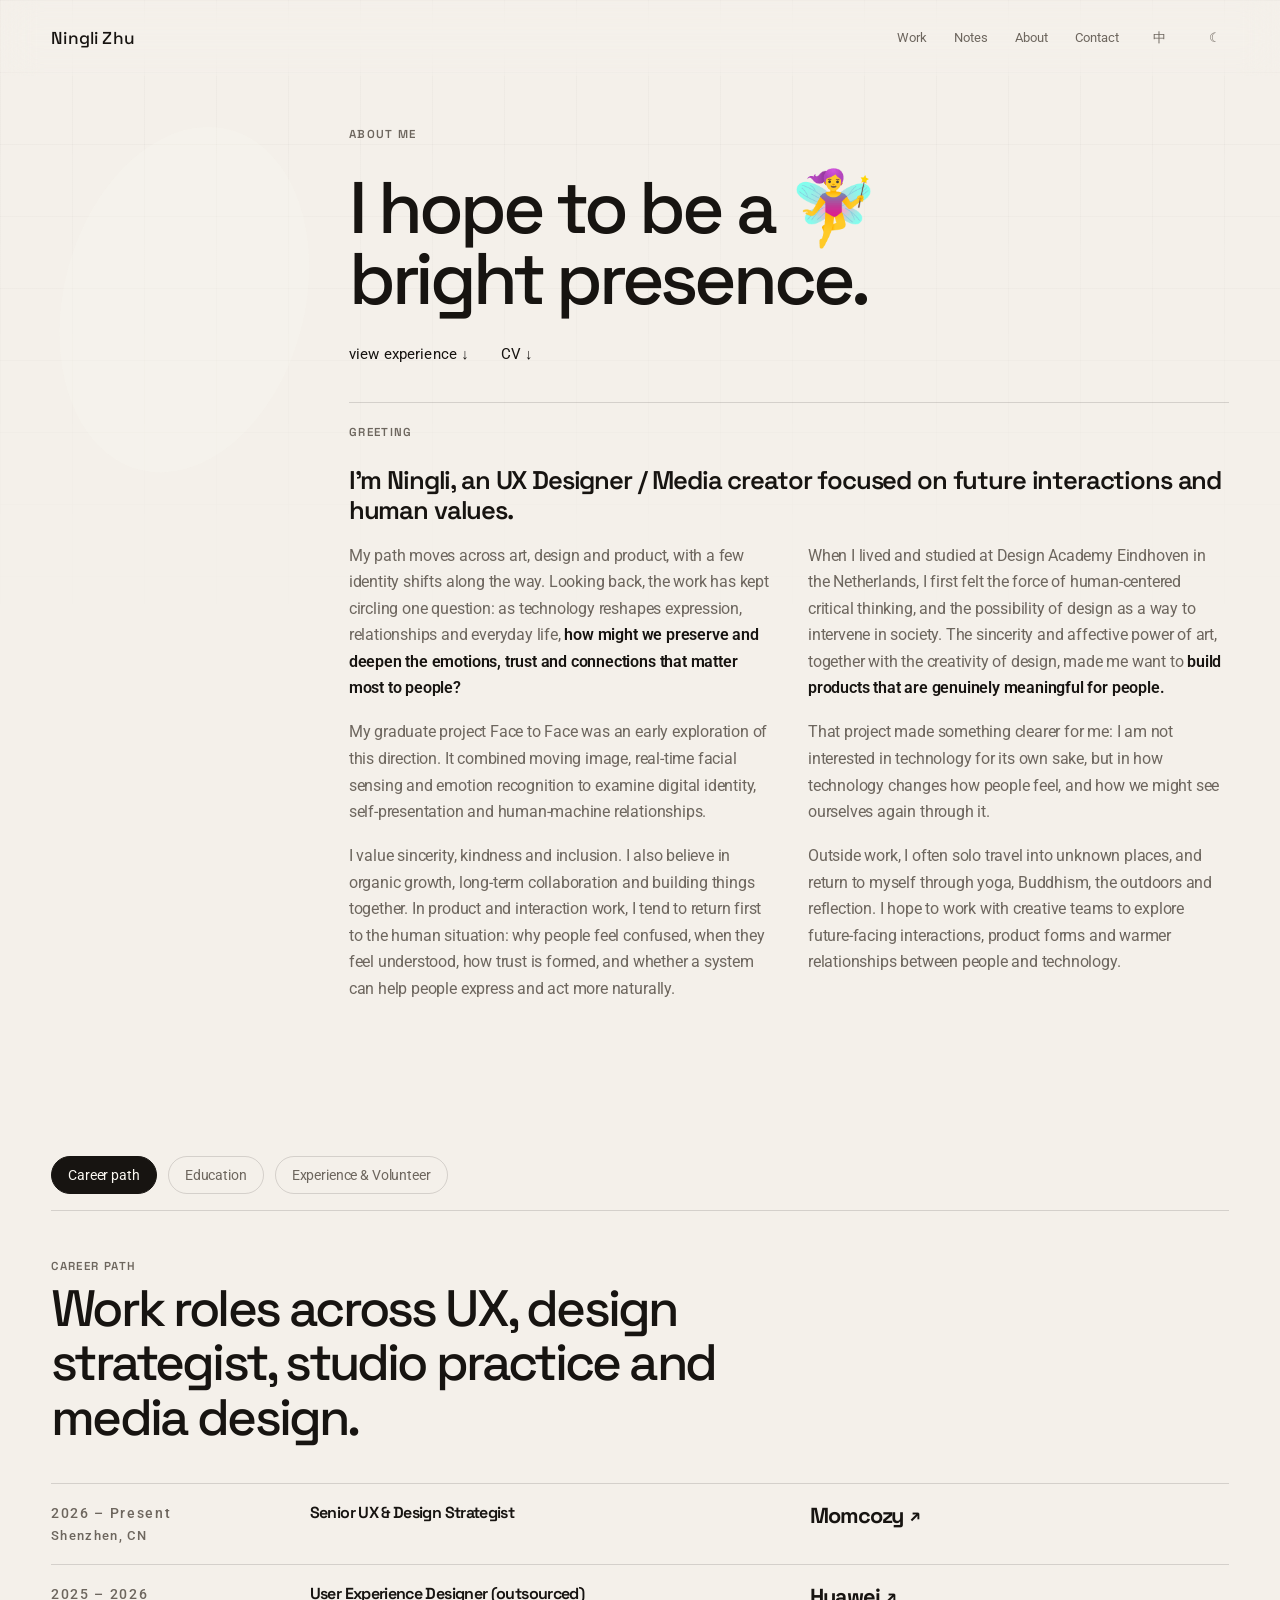
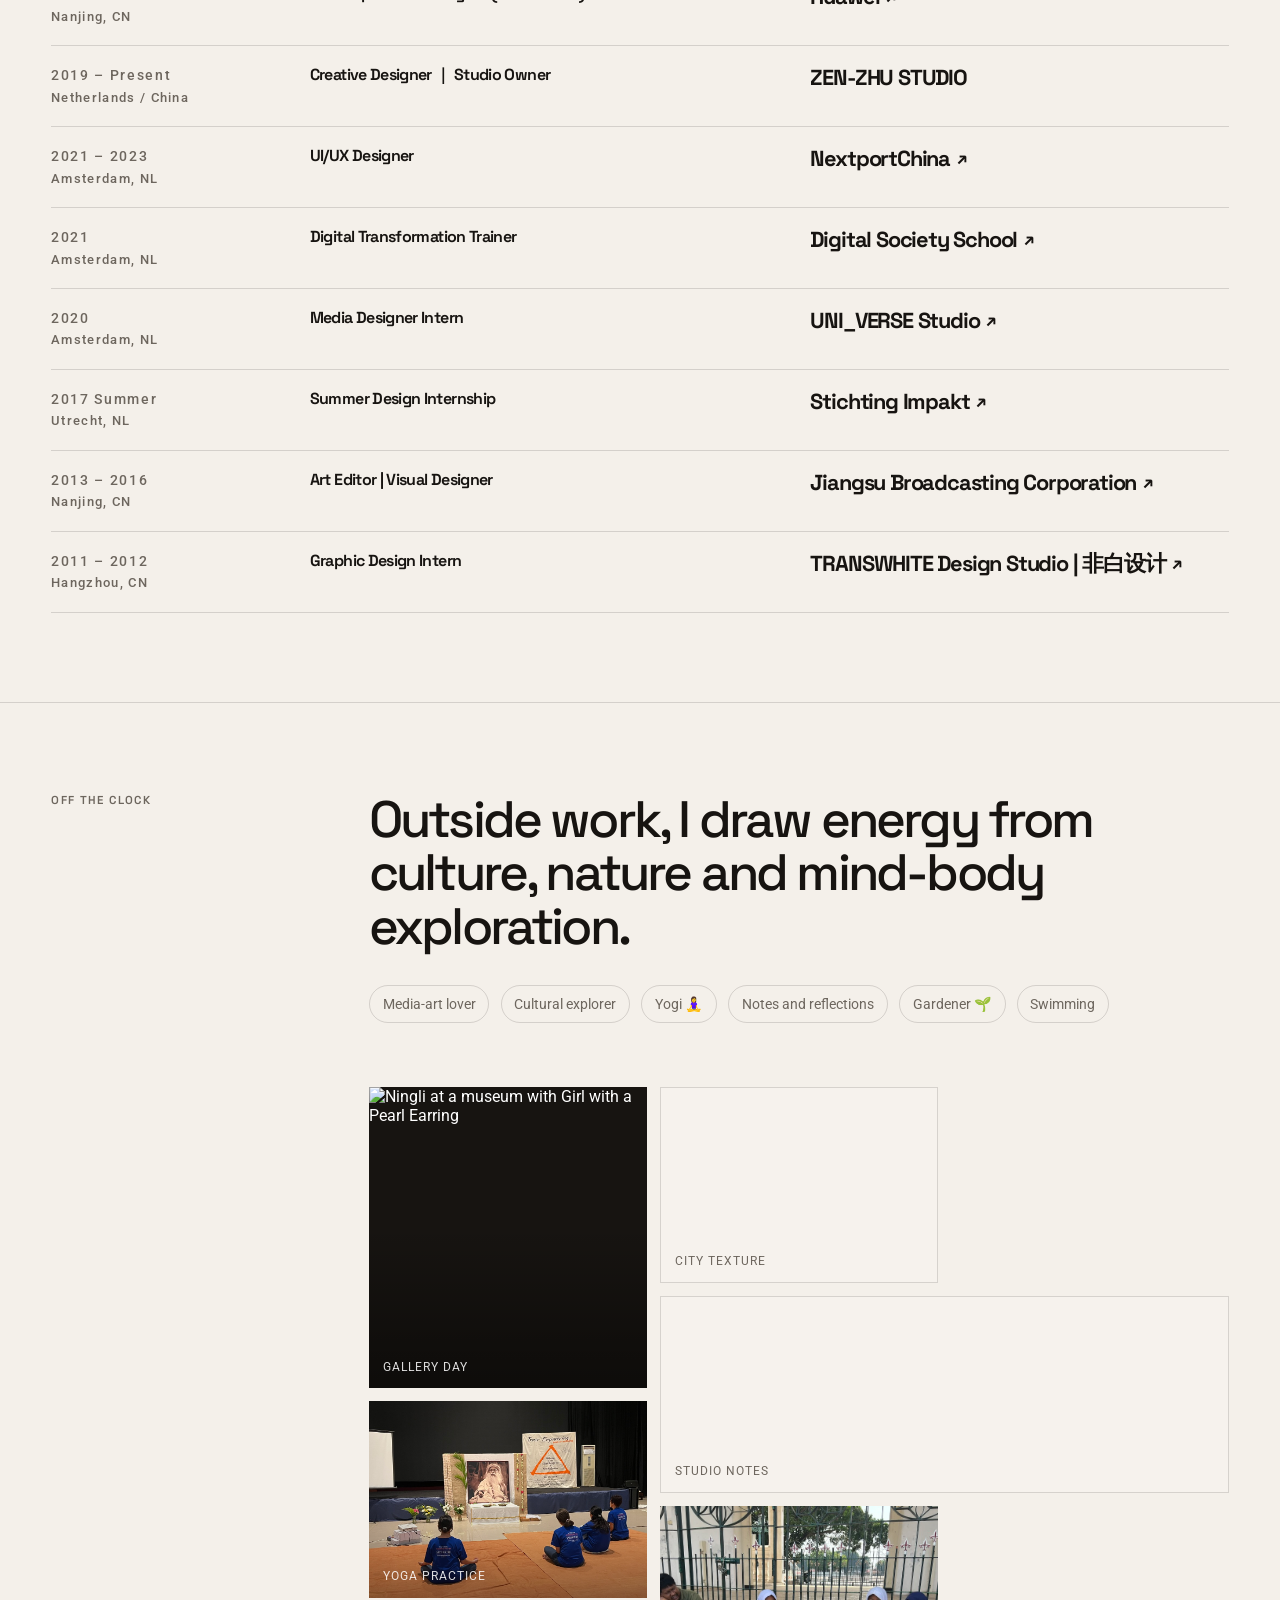
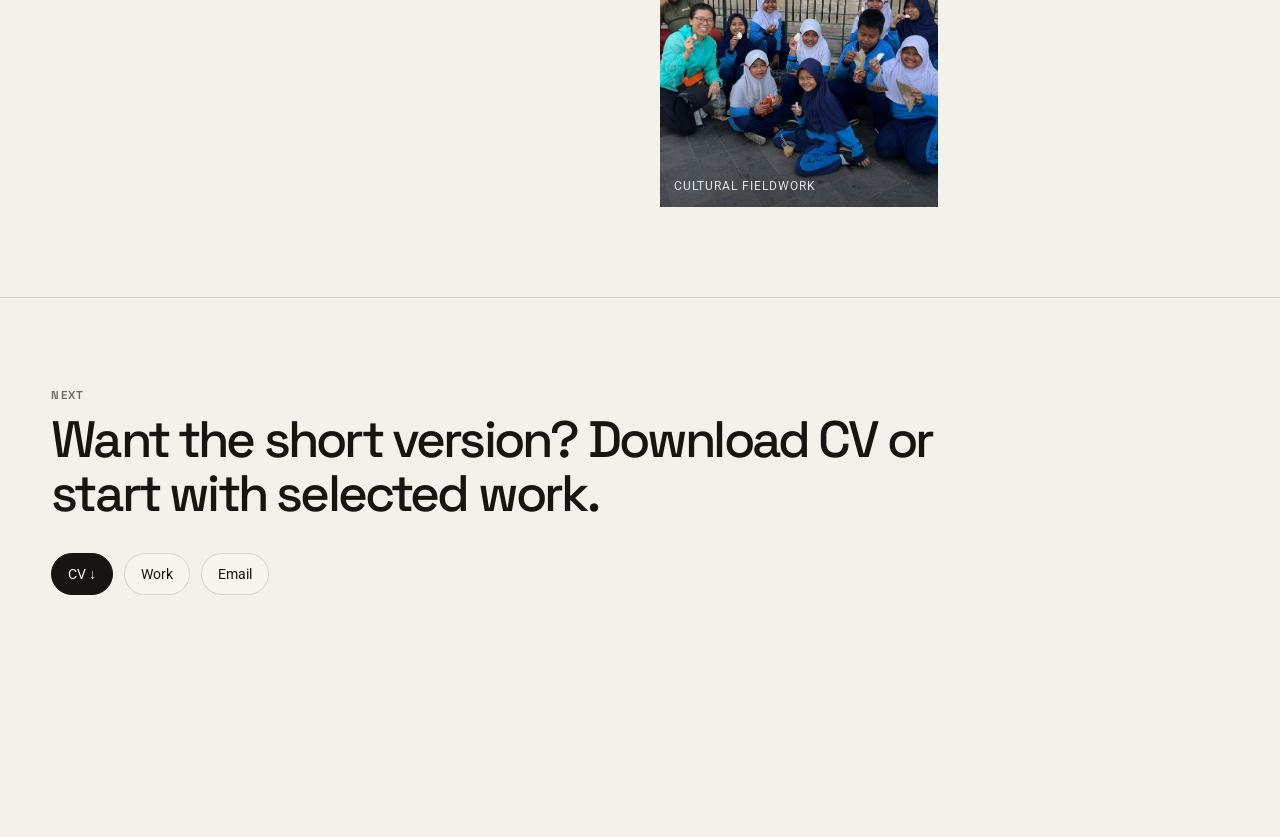
==== commit 2caa03e8: "Add notes section and article detail" ====
--- a/prototype/about.html
+++ b/prototype/about.html
@@ -17,7 +17,7 @@
       </a>
       <nav class="nav" aria-label="Primary navigation">
         <a href="./index.html#work" data-i18n="nav.work">Work</a>
-        <a href="./index.html#notes" data-i18n="nav.notes">Notes</a>
+        <a href="./notes.html" data-i18n="nav.notes">Notes</a>
         <a href="./about.html" data-i18n="nav.about">About</a>
         <a href="#email-panel" data-email-open data-i18n="nav.contact">
           Contact
--- a/prototype/styles.css
+++ b/prototype/styles.css
@@ -4,7 +4,7 @@
   --bg: #f4f0ea;
   --panel: #fbf8f2;
   --ink: #171411;
-  --muted: #746d65;
+  --muted: #6d665e;
   --line: rgba(23, 20, 17, 0.14);
   --soft-line: rgba(23, 20, 17, 0.08);
   --violet: #7a67a8;
@@ -14,6 +14,10 @@
   --ease: cubic-bezier(0.2, 0.8, 0.2, 1);
   --font-body: "Roboto", "Helvetica Neue", Arial, sans-serif;
   --font-heading: "Space Grotesk", "Helvetica Neue", Arial, sans-serif;
+  --font-zh-body: "PingFang SC", "Hiragino Sans GB", "HarmonyOS Sans",
+    "Microsoft YaHei", "Noto Sans CJK SC", sans-serif;
+  --font-zh-heading: "PingFang SC", "Hiragino Sans GB", "HarmonyOS Sans",
+    "Microsoft YaHei", "Noto Sans CJK SC", sans-serif;
 }
 
 body[data-theme="dark"] {
@@ -66,6 +70,43 @@
 button,
 a {
   -webkit-tap-highlight-color: transparent;
+}
+
+.notify-bar {
+  display: flex;
+  align-items: center;
+  justify-content: center;
+  gap: 0.58rem;
+  min-height: 42px;
+  padding: 0.62rem clamp(1.25rem, 4vw, 4.5rem);
+  border-bottom: 1px solid rgba(116, 34, 22, 0.34);
+  background: #c94425;
+  color: #fff7ed;
+  font-family: var(--font-heading);
+  font-size: 0.82rem;
+  font-weight: 700;
+  line-height: 1.35;
+  text-align: center;
+  box-shadow: 0 8px 24px rgba(141, 75, 69, 0.18);
+}
+
+.notify-bar p {
+  margin: 0;
+}
+
+.notify-dot {
+  flex: 0 0 auto;
+  width: 0.42rem;
+  height: 0.42rem;
+  border-radius: 50%;
+  background: #fff7ed;
+  box-shadow: 0 0 0 0.28rem rgba(255, 247, 237, 0.22);
+}
+
+body[data-theme="dark"] .notify-bar {
+  border-bottom-color: rgba(255, 158, 126, 0.3);
+  background: #c94425;
+  box-shadow: 0 8px 24px rgba(0, 0, 0, 0.28);
 }
 
 .site-header {
@@ -313,6 +354,22 @@
   color: var(--panel);
 }
 
+body[data-theme="dark"] .button {
+  background: rgba(244, 239, 230, 0.05);
+  color: var(--ink);
+}
+
+body[data-theme="dark"] .button:hover {
+  border-color: rgba(244, 239, 230, 0.28);
+  background: rgba(244, 239, 230, 0.1);
+}
+
+body[data-theme="dark"] .button.primary {
+  border-color: var(--ink);
+  background: var(--ink);
+  color: var(--panel);
+}
+
 .meta-row {
   display: grid;
   grid-template-columns: repeat(3, 1fr);
@@ -342,10 +399,19 @@
     border-color 220ms var(--ease);
 }
 
+body[data-theme="dark"] .capability-card {
+  background: rgba(244, 239, 230, 0.04);
+}
+
 .capability-card:hover {
   transform: translateY(-4px);
   border-color: rgba(23, 20, 17, 0.22);
   background: rgba(251, 248, 242, 0.74);
+}
+
+body[data-theme="dark"] .capability-card:hover {
+  border-color: rgba(244, 239, 230, 0.22);
+  background: rgba(244, 239, 230, 0.08);
 }
 
 .capability-card span {
@@ -707,8 +773,9 @@
   left: 1rem;
   bottom: 0.9rem;
   max-width: 70%;
-  color: rgba(23, 20, 17, 0.45);
+  color: rgba(23, 20, 17, 0.78);
   font-size: 0.72rem;
+  font-weight: 500;
   line-height: 1.25;
 }
 
@@ -717,7 +784,7 @@
 }
 
 body[data-theme="dark"] .image-placeholder span {
-  color: rgba(244, 239, 230, 0.48);
+  color: rgba(23, 20, 17, 0.78);
 }
 
 .project-content {
@@ -836,32 +903,833 @@
   background: rgba(254, 76, 0, 0.28);
 }
 
+.notes-map {
+  display: flex;
+  flex-wrap: wrap;
+  gap: 0.55rem;
+  margin: -1.6rem 0 1.2rem;
+}
+
+.notes-map span {
+  padding: 0.48rem 0.62rem;
+  border: 1px solid var(--soft-line);
+  border-radius: 6px;
+  color: var(--muted);
+  font-family: var(--font-heading);
+  font-size: 0.68rem;
+  font-weight: 600;
+  letter-spacing: 0.08em;
+  text-transform: uppercase;
+}
+
+.notes-rail-wrap {
+  position: relative;
+  margin-right: clamp(-4.5rem, -4vw, -1.25rem);
+  padding-bottom: 3rem;
+}
+
+.notes-rail-wrap::after {
+  position: absolute;
+  top: 0;
+  right: 0;
+  bottom: 3rem;
+  width: clamp(4.5rem, 12vw, 10rem);
+  pointer-events: none;
+  content: "";
+  background: linear-gradient(90deg, rgba(244, 240, 234, 0), var(--bg) 82%);
+}
+
 .notes-grid {
+  display: grid;
+  grid-auto-columns: minmax(440px, 34vw);
+  grid-auto-flow: column;
+  grid-template-columns: none;
+  gap: 1rem;
+  padding: 0;
+  overflow-x: auto;
+  overscroll-behavior-inline: contain;
+  scroll-snap-type: inline mandatory;
+  scrollbar-width: none;
+}
+
+.notes-grid::-webkit-scrollbar {
+  display: none;
+}
+
+.notes-rail-controls {
+  position: absolute;
+  right: clamp(1.25rem, 4vw, 4.5rem);
+  bottom: 0;
+  z-index: 1;
+  display: flex;
+  gap: 0.45rem;
+}
+
+.notes-rail-button {
+  display: inline-grid;
+  place-items: center;
+  width: 2.15rem;
+  height: 2.15rem;
+  border: 1px solid var(--line);
+  border-radius: 50%;
+  background: rgba(251, 248, 242, 0.56);
+  color: var(--ink);
+  cursor: pointer;
+  font: inherit;
+  font-size: 1rem;
+  line-height: 1;
+  transition:
+    border-color 180ms var(--ease),
+    background 180ms var(--ease),
+    color 180ms var(--ease),
+    opacity 180ms var(--ease);
+}
+
+.notes-rail-button:hover {
+  border-color: var(--ink);
+  background: var(--ink);
+  color: var(--panel);
+}
+
+.notes-rail-button:disabled {
+  cursor: default;
+  opacity: 0.38;
+}
+
+body[data-theme="dark"] .notes-rail-button {
+  background: rgba(244, 239, 230, 0.05);
+}
+
+.note-card {
+  position: relative;
+  display: grid;
+  grid-template-rows: auto 1fr auto;
+  min-height: 230px;
+  padding: 1.15rem;
+  border: 1px solid var(--line);
+  border-radius: 8px;
+  background: rgba(251, 248, 242, 0.58);
+  overflow: hidden;
+  scroll-snap-align: start;
+  transition:
+    border-color 180ms var(--ease),
+    background 180ms var(--ease);
+}
+
+.note-card:hover {
+  border-color: rgba(23, 20, 17, 0.24);
+  background: rgba(251, 248, 242, 0.68);
+}
+
+body[data-theme="dark"] .note-card {
+  background: rgba(244, 239, 230, 0.04);
+}
+
+body[data-theme="dark"] .note-card:hover {
+  border-color: rgba(244, 239, 230, 0.28);
+  background: rgba(244, 239, 230, 0.07);
+}
+
+.note-card-head {
+  display: flex;
+  align-items: center;
+  justify-content: space-between;
+  gap: 0.8rem;
+}
+
+.note-card-index,
+.note-card-theme {
+  color: var(--muted);
+  font-size: 0.72rem;
+  line-height: 1.35;
+}
+
+.note-card-theme {
+  font-family: var(--font-heading);
+  font-weight: 600;
+  letter-spacing: 0.06em;
+  text-transform: uppercase;
+  text-align: right;
+}
+
+.note-card-body {
+  align-self: end;
+  padding-top: clamp(2rem, 4vw, 3.4rem);
+}
+
+.note-card h3 {
+  font-family: var(--font-heading);
+  font-size: clamp(1.55rem, 2.15vw, 2.55rem);
+  font-weight: 500;
+  letter-spacing: -0.052em;
+  line-height: 1.04;
+}
+
+.note-card-tags {
+  display: flex;
+  flex-wrap: wrap;
+  gap: 0.36rem;
+  margin-top: 1.1rem;
+}
+
+.note-card-tags span {
+  padding: 0.32rem 0.45rem;
+  border-radius: 5px;
+  background: rgba(23, 20, 17, 0.04);
+  color: var(--muted);
+  font-size: 0.64rem;
+  font-weight: 600;
+  letter-spacing: 0.06em;
+  text-transform: uppercase;
+}
+
+body[data-theme="dark"] .note-card-tags span {
+  background: rgba(244, 239, 230, 0.08);
+}
+
+.notes-page {
+  position: relative;
+  overflow: hidden;
+  padding-top: clamp(2.5rem, 6vw, 5rem);
+}
+
+.notes-page::before {
+  position: fixed;
+  inset: 0;
+  z-index: -1;
+  content: "";
+  background:
+    linear-gradient(90deg, transparent 0 17px, rgba(23, 20, 17, 0.035) 18px),
+    linear-gradient(transparent 0 17px, rgba(23, 20, 17, 0.03) 18px);
+  background-size: 18px 18px;
+  mask-image: linear-gradient(to bottom, rgba(0, 0, 0, 0.9), transparent 78%);
+  pointer-events: none;
+}
+
+.notes-hero {
+  display: grid;
+  grid-template-columns: minmax(0, 0.95fr) minmax(280px, 0.62fr);
+  gap: clamp(2.2rem, 6vw, 7rem);
+  align-items: center;
+  padding-bottom: clamp(2.8rem, 5vw, 5rem);
+}
+
+.notes-hero-copy h1 {
+  max-width: 980px;
+  margin-top: 0.7rem;
+  font-size: clamp(2.7rem, 5.3vw, 6.1rem);
+}
+
+.notes-hero-copy > p:not(.eyebrow) {
+  max-width: 700px;
+  margin-top: 1.35rem;
+  color: var(--muted);
+  font-size: clamp(1rem, 1.35vw, 1.16rem);
+  line-height: 1.68;
+}
+
+.notes-constellation {
+  min-height: 360px;
+  border: 1px solid var(--line);
+  border-radius: 8px;
+  background: rgba(251, 248, 242, 0.48);
+  box-shadow: var(--shadow);
+}
+
+body[data-theme="dark"] .notes-constellation {
+  background: rgba(244, 239, 230, 0.04);
+}
+
+.notes-constellation svg {
+  display: block;
+  width: 100%;
+  height: 100%;
+  min-height: 360px;
+}
+
+.note-block {
+  fill: rgba(251, 248, 242, 0.62);
+  stroke: rgba(23, 20, 17, 0.2);
+  stroke-width: 1.2;
+}
+
+.block-a {
+  fill: rgba(229, 83, 50, 0.2);
+}
+
+.block-b {
+  fill: rgba(122, 103, 168, 0.19);
+}
+
+.block-c {
+  fill: rgba(119, 113, 93, 0.18);
+}
+
+.note-doodle,
+.note-signal {
+  fill: none;
+  stroke: var(--ink);
+  stroke-linecap: round;
+  stroke-linejoin: round;
+  stroke-width: 2;
+  stroke-dasharray: 6 10;
+}
+
+.note-doodle.secondary {
+  stroke: var(--clay);
+  stroke-width: 1.5;
+  opacity: 0.72;
+}
+
+.note-node {
+  fill: #e55332;
+  stroke: var(--panel);
+  stroke-width: 3;
+}
+
+.note-node.dark {
+  fill: var(--ink);
+}
+
+.notes-roadmap {
+  display: grid;
+  grid-template-columns: minmax(220px, 0.38fr) 1fr;
+  gap: clamp(1.5rem, 4vw, 4rem);
+  border-top: 1px solid var(--line);
+  border-bottom: 1px solid var(--line);
+}
+
+.roadmap-intro h2 {
+  margin-top: 0.7rem;
+  font-size: clamp(1.7rem, 3vw, 3.4rem);
+}
+
+.roadmap-grid {
   display: grid;
   grid-template-columns: repeat(3, 1fr);
   gap: 1rem;
 }
 
-.notes-grid article {
-  min-height: 190px;
-  padding: 1.2rem;
+.roadmap-grid article {
+  min-height: 240px;
+  padding: 1.15rem;
   border: 1px solid var(--line);
-  border-radius: 28px;
-  background: rgba(251, 248, 242, 0.42);
-}
-
-.notes-grid span {
-  color: var(--muted);
-  font-size: 0.76rem;
-}
-
-.notes-grid h3 {
-  margin-top: 4rem;
+  border-radius: 8px;
+  background: rgba(251, 248, 242, 0.36);
+}
+
+.roadmap-grid span,
+.notes-index-status {
+  color: var(--muted);
   font-family: var(--font-heading);
-  font-size: clamp(1.2rem, 2vw, 2rem);
+  font-size: 0.7rem;
+  font-weight: 600;
+  letter-spacing: 0.09em;
+  text-transform: uppercase;
+}
+
+.roadmap-grid h3 {
+  margin-top: clamp(3rem, 7vw, 5rem);
+  font-family: var(--font-heading);
+  font-size: clamp(1.25rem, 2vw, 2rem);
   font-weight: 500;
   letter-spacing: -0.04em;
   line-height: 1.08;
+}
+
+.roadmap-grid p {
+  margin-top: 0.8rem;
+  color: var(--muted);
+  font-size: 0.9rem;
+  line-height: 1.58;
+}
+
+.notes-index-section {
+  padding-top: clamp(3rem, 6vw, 6rem);
+}
+
+.notes-topic-strip {
+  display: flex;
+  flex-wrap: wrap;
+  gap: 0.45rem;
+  margin: -1.15rem 0 1.25rem;
+}
+
+.notes-topic-strip span {
+  padding: 0.34rem 0.5rem;
+  border: 1px solid var(--soft-line);
+  border-radius: 6px;
+  background: rgba(251, 248, 242, 0.18);
+  color: var(--muted);
+  font-family: var(--font-heading);
+  font-size: 0.68rem;
+  font-weight: 600;
+  letter-spacing: 0.06em;
+  text-transform: uppercase;
+}
+
+body[data-theme="dark"] .notes-topic-strip span {
+  background: rgba(244, 239, 230, 0.04);
+}
+
+.notes-index-list {
+  display: grid;
+  gap: 0.75rem;
+}
+
+.notes-index-item {
+  display: grid;
+  grid-template-columns: minmax(170px, 0.24fr) 1fr;
+  gap: clamp(1rem, 3vw, 3rem);
+  padding: clamp(1rem, 2.4vw, 1.55rem);
+  border: 1px solid var(--line);
+  border-radius: 8px;
+  background: rgba(251, 248, 242, 0.34);
+  cursor: pointer;
+  transition:
+    border-color 180ms var(--ease),
+    background 180ms var(--ease);
+}
+
+body[data-theme="dark"] .notes-index-item {
+  background: rgba(244, 239, 230, 0.04);
+}
+
+.notes-index-item:hover,
+.notes-index-item:focus-visible {
+  border-color: rgba(23, 20, 17, 0.26);
+  background: rgba(251, 248, 242, 0.52);
+}
+
+body[data-theme="dark"] .notes-index-item:hover,
+body[data-theme="dark"] .notes-index-item:focus-visible {
+  border-color: rgba(244, 239, 230, 0.28);
+  background: rgba(244, 239, 230, 0.07);
+}
+
+.notes-index-item.pending {
+  opacity: 0.72;
+}
+
+.notes-index-meta {
+  display: grid;
+  align-content: start;
+  gap: 0.42rem;
+  color: var(--muted);
+  font-size: 0.76rem;
+  line-height: 1.4;
+}
+
+.notes-index-main {
+  display: grid;
+  grid-template-columns: 1fr auto;
+  gap: 1rem;
+  align-items: start;
+}
+
+.notes-index-main h3 {
+  margin-top: 0.5rem;
+  font-family: var(--font-heading);
+  font-size: clamp(1.25rem, 2.4vw, 2.45rem);
+  font-weight: 500;
+  letter-spacing: -0.045em;
+  line-height: 1.08;
+}
+
+.notes-index-main p {
+  max-width: 760px;
+  margin-top: 0.8rem;
+  color: var(--muted);
+  line-height: 1.62;
+}
+
+.notes-index-link {
+  min-width: max-content;
+  padding: 0.55rem 0.7rem;
+  border: 1px solid var(--line);
+  border-radius: 999px;
+  color: var(--muted);
+  font-family: var(--font-heading);
+  font-size: 0.72rem;
+  font-weight: 600;
+  letter-spacing: 0.08em;
+  text-transform: uppercase;
+  transition:
+    border-color 180ms var(--ease),
+    color 180ms var(--ease),
+    background 180ms var(--ease);
+}
+
+.notes-index-link:hover {
+  border-color: var(--ink);
+  background: var(--ink);
+  color: var(--panel);
+}
+
+.note-detail-page {
+  padding-top: clamp(2.5rem, 6vw, 5rem);
+}
+
+.note-detail {
+  border-top: 1px solid var(--line);
+}
+
+.note-detail-hero {
+  display: grid;
+  gap: 1.2rem;
+  padding-bottom: clamp(3rem, 6vw, 6rem);
+}
+
+.note-back-link {
+  width: fit-content;
+  color: var(--muted);
+  font-family: var(--font-heading);
+  font-size: 0.78rem;
+  font-weight: 600;
+  letter-spacing: 0.08em;
+  text-transform: uppercase;
+}
+
+.note-detail-meta {
+  display: flex;
+  flex-wrap: wrap;
+  align-items: center;
+  gap: 0.55rem;
+  margin-top: 1rem;
+}
+
+.note-detail-meta span,
+.source-pill {
+  display: inline-flex;
+  align-items: center;
+  min-height: 32px;
+  padding: 0.42rem 0.58rem;
+  border: 1px solid var(--soft-line);
+  border-radius: 6px;
+  color: var(--muted);
+  font-family: var(--font-heading);
+  font-size: 0.68rem;
+  font-weight: 600;
+  letter-spacing: 0.08em;
+  line-height: 1;
+  text-transform: uppercase;
+}
+
+.source-pill span {
+  justify-content: center;
+  width: 18px;
+  min-height: 18px;
+  margin-right: 0.42rem;
+  padding: 0;
+  border: 1px solid currentColor;
+  border-radius: 4px;
+  color: inherit;
+  font-size: 0.66rem;
+  letter-spacing: 0;
+  text-transform: none;
+}
+
+.note-detail-hero h1 {
+  max-width: 1080px;
+  font-size: clamp(3rem, 6.6vw, 7.8rem);
+}
+
+.note-thesis {
+  max-width: 860px;
+  color: var(--muted);
+  font-size: clamp(1.14rem, 1.75vw, 1.48rem);
+  line-height: 1.6;
+}
+
+.note-detail-body {
+  display: grid;
+  grid-template-columns: minmax(200px, 0.28fr) minmax(0, 0.72fr);
+  gap: clamp(2rem, 5vw, 5rem);
+  border-top: 1px solid var(--line);
+}
+
+.note-detail-aside {
+  position: sticky;
+  top: 110px;
+  align-self: start;
+  padding: 1rem;
+  border: 1px solid #171411;
+  border-radius: 8px;
+  background: #171411;
+  color: #fbf8f2;
+}
+
+.note-detail-aside .eyebrow {
+  color: rgba(251, 248, 242, 0.62);
+}
+
+.note-detail-aside p:not(.eyebrow) {
+  margin-top: 2.8rem;
+  color: rgba(251, 248, 242, 0.9);
+  font-family: var(--font-body);
+  font-size: clamp(1.08rem, 1.5vw, 1.42rem);
+  font-weight: 500;
+  letter-spacing: 0;
+  line-height: 1.3;
+}
+
+.note-prose {
+  max-width: 900px;
+}
+
+.note-prose h2 {
+  margin-top: clamp(2.5rem, 5vw, 4.5rem);
+  font-family: var(--font-heading);
+  font-size: clamp(1.8rem, 3.4vw, 3.6rem);
+  font-weight: 500;
+  letter-spacing: -0.052em;
+  line-height: 1.04;
+}
+
+.note-prose h2:first-child {
+  margin-top: 0;
+}
+
+.note-prose p {
+  margin-top: 1rem;
+  color: var(--muted);
+  font-size: clamp(1rem, 1.22vw, 1.12rem);
+  line-height: 1.78;
+}
+
+.insight-grid {
+  display: grid;
+  grid-template-columns: repeat(3, 1fr);
+  gap: 0.8rem;
+  margin-top: clamp(2rem, 4vw, 3rem);
+}
+
+.insight-grid article,
+.note-framework {
+  border: 1px solid var(--line);
+  border-radius: 8px;
+  background: rgba(251, 248, 242, 0.4);
+}
+
+.insight-grid article {
+  min-height: 260px;
+  padding: 1rem;
+  background: var(--panel);
+}
+
+.insight-grid span,
+.note-framework span {
+  color: var(--muted);
+  font-family: var(--font-heading);
+  font-size: 0.7rem;
+  font-weight: 600;
+  letter-spacing: 0.08em;
+  text-transform: uppercase;
+}
+
+.insight-grid h3 {
+  margin-top: clamp(2.6rem, 5vw, 4.8rem);
+  font-family: var(--font-heading);
+  font-size: clamp(1.18rem, 1.75vw, 1.7rem);
+  font-weight: 500;
+  letter-spacing: -0.04em;
+  line-height: 1.1;
+}
+
+.insight-grid p {
+  margin-top: 0.75rem;
+  font-size: 0.92rem;
+  line-height: 1.58;
+}
+
+.note-framework {
+  display: grid;
+  grid-template-columns: repeat(2, 1fr);
+  margin-top: 1.5rem;
+  overflow: hidden;
+}
+
+.note-framework div {
+  display: grid;
+  grid-template-columns: 0.36fr 1fr;
+  gap: 0.8rem;
+  align-items: center;
+  min-height: auto;
+  padding: 1rem;
+  border-right: 1px solid var(--line);
+}
+
+.note-framework div:nth-child(2),
+.note-framework div:last-child {
+  border-right: 0;
+}
+
+.note-framework div:nth-child(-n + 2) {
+  border-bottom: 1px solid var(--line);
+}
+
+.note-framework p {
+  margin-top: 0;
+  font-family: var(--font-heading);
+  font-size: clamp(0.96rem, 1.2vw, 1.14rem);
+  letter-spacing: -0.035em;
+  line-height: 1.28;
+}
+
+.note-hashtags {
+  display: flex;
+  flex-wrap: wrap;
+  gap: 0.45rem;
+  margin-top: clamp(2rem, 4vw, 3rem);
+}
+
+.note-hashtags span {
+  padding: 0.4rem 0.55rem;
+  border: 1px solid var(--soft-line);
+  border-radius: 6px;
+  color: var(--muted);
+  font-family: var(--font-heading);
+  font-size: 0.7rem;
+  font-weight: 600;
+  letter-spacing: 0.04em;
+}
+
+.note-related {
+  border-top: 1px solid var(--line);
+  padding-top: clamp(1.5rem, 3vw, 2.4rem);
+}
+
+.related-note-grid {
+  display: flex;
+  flex-wrap: wrap;
+  gap: 0.55rem;
+  margin-top: 0.8rem;
+}
+
+.related-note-grid a {
+  max-width: min(18ch, 100%);
+  min-height: auto;
+  padding: 0.18rem 0;
+  border: 0;
+  border-radius: 0;
+  background: transparent;
+  color: var(--muted);
+  transition:
+    color 180ms var(--ease),
+    transform 180ms var(--ease);
+}
+
+.related-note-grid span {
+  display: block;
+  overflow: hidden;
+  color: var(--muted);
+  font-family: var(--font-body);
+  font-size: 0.82rem;
+  font-weight: 500;
+  letter-spacing: 0;
+  line-height: 1.35;
+  text-overflow: ellipsis;
+  text-transform: none;
+  white-space: nowrap;
+}
+
+.related-note-grid a:hover {
+  color: var(--ink);
+  transform: translateY(-1px);
+}
+
+.related-note-grid a:hover span {
+  color: var(--ink);
+}
+
+.note-next {
+  padding-top: clamp(1.4rem, 3vw, 2.2rem);
+}
+
+.note-next-link {
+  display: grid;
+  grid-template-columns: minmax(0, 1fr) auto;
+  gap: 0.9rem clamp(1.2rem, 4vw, 3rem);
+  align-items: end;
+  padding: clamp(1.1rem, 2.6vw, 1.8rem) 0;
+  border-top: 1px solid var(--line);
+  border-bottom: 1px solid var(--line);
+  color: var(--ink);
+  transition:
+    border-color 180ms var(--ease),
+    color 180ms var(--ease);
+}
+
+.note-next-link .eyebrow {
+  grid-column: 1 / -1;
+  color: var(--muted);
+}
+
+.note-next-title {
+  max-width: 760px;
+  font-family: var(--font-heading);
+  font-size: clamp(1.42rem, 2.6vw, 2.7rem);
+  font-weight: 500;
+  letter-spacing: -0.045em;
+  line-height: 1.04;
+}
+
+.note-next-action {
+  display: inline-flex;
+  align-items: center;
+  justify-content: center;
+  min-height: 42px;
+  padding: 0.75rem 1rem;
+  border: 1px solid var(--line);
+  border-radius: 999px;
+  color: var(--muted);
+  font-family: var(--font-heading);
+  font-size: 0.72rem;
+  font-weight: 600;
+  letter-spacing: 0.08em;
+  line-height: 1;
+  text-transform: uppercase;
+  white-space: nowrap;
+  transition:
+    border-color 180ms var(--ease),
+    background 180ms var(--ease),
+    color 180ms var(--ease);
+}
+
+.note-next-link:hover,
+.note-next-link:focus-visible {
+  border-color: var(--ink);
+}
+
+.note-next-link:hover .note-next-action,
+.note-next-link:focus-visible .note-next-action {
+  border-color: var(--ink);
+  background: var(--ink);
+  color: var(--panel);
+}
+
+body[data-theme="dark"] .note-detail-aside {
+  border-color: #fbf8f2;
+  background: #fbf8f2;
+  color: #171411;
+}
+
+body[data-theme="dark"] .note-detail-aside .eyebrow {
+  color: rgba(23, 20, 17, 0.72);
+}
+
+body[data-theme="dark"] .note-detail-aside p:not(.eyebrow) {
+  color: rgba(23, 20, 17, 0.9);
+}
+
+body[data-theme="dark"] .note-framework {
+  border-color: var(--line);
+  background: var(--panel);
+}
+
+body[data-theme="dark"] .note-framework div,
+body[data-theme="dark"] .note-framework div:nth-child(-n + 2) {
+  border-color: var(--line);
 }
 
 .about-preview {
@@ -1674,6 +2542,11 @@
   line-height: 1.45;
 }
 
+.footer-links {
+  grid-template-columns: repeat(2, minmax(7.5rem, 1fr));
+  column-gap: clamp(1rem, 3vw, 2rem);
+}
+
 .footer-identity strong {
   color: var(--ink);
   font-weight: 500;
@@ -1793,16 +2666,53 @@
   .section-heading,
   .about-preview,
   .about-hero-grid,
+  .notes-hero,
+  .notes-roadmap,
+  .note-detail-body,
   .about-intro,
   .about-offclock,
   .site-footer {
     grid-template-columns: 1fr;
   }
 
+  .footer-links {
+    grid-template-columns: 1fr;
+  }
+
   .meta-row,
   .capability-section,
-  .notes-grid {
+  .roadmap-grid {
     grid-template-columns: 1fr 1fr;
+  }
+
+  .notes-constellation {
+    min-height: 300px;
+  }
+
+  .notes-constellation svg {
+    min-height: 300px;
+  }
+
+  .notes-index-item {
+    grid-template-columns: 1fr;
+  }
+
+  .note-detail-aside {
+    position: static;
+  }
+
+  .note-next-link {
+    grid-template-columns: 1fr;
+    align-items: start;
+  }
+
+  .note-next-action {
+    width: fit-content;
+  }
+
+  .insight-grid,
+  .related-note-grid {
+    grid-template-columns: 1fr;
   }
 
   .work-grid {
@@ -1870,9 +2780,49 @@
 
   .meta-row,
   .capability-section,
-  .notes-grid,
+  .roadmap-grid,
   .work-grid {
     grid-template-columns: 1fr;
+  }
+
+  .notes-grid {
+    grid-auto-columns: minmax(82vw, 1fr);
+  }
+
+  .notes-hero-copy h1 {
+    font-size: clamp(2.4rem, 13vw, 4.6rem);
+  }
+
+  .notes-constellation,
+  .notes-constellation svg {
+    min-height: 250px;
+  }
+
+  .notes-index-main {
+    grid-template-columns: 1fr;
+  }
+
+  .notes-index-link {
+    width: fit-content;
+  }
+
+  .note-detail-hero h1 {
+    font-size: clamp(2.6rem, 13vw, 4.8rem);
+  }
+
+  .note-framework {
+    grid-template-columns: 1fr;
+  }
+
+  .note-framework div,
+  .note-framework div:nth-child(2) {
+    grid-template-columns: 1fr;
+    border-right: 0;
+    border-bottom: 1px solid var(--line);
+  }
+
+  .note-framework div:last-child {
+    border-bottom: 0;
   }
 
   .filter-panel {
@@ -2883,6 +3833,81 @@
   }
 }
 
+body[data-language="zh"] {
+  font-family: var(--font-zh-body);
+}
+
+body[data-language="zh"] h1,
+body[data-language="zh"] h2,
+body[data-language="zh"] h3,
+body[data-language="zh"] .brand span,
+body[data-language="zh"] .hero-title-rotator,
+body[data-language="zh"] .project-title,
+body[data-language="zh"] .featured-info h3,
+body[data-language="zh"] .section-heading h2,
+body[data-language="zh"] .about-preview h2,
+body[data-language="zh"] .contact-section h2,
+body[data-language="zh"] .note-card h3,
+body[data-language="zh"] .notes-index-main h3,
+body[data-language="zh"] .note-detail-hero h1,
+body[data-language="zh"] .note-prose h2,
+body[data-language="zh"] .insight-grid h3 {
+  font-family: var(--font-zh-heading);
+  letter-spacing: 0;
+}
+
+body[data-language="zh"] h1,
+body[data-language="zh"] .note-detail-hero h1 {
+  line-height: 1.12;
+}
+
+body[data-language="zh"] .section-heading h2,
+body[data-language="zh"] .about-preview h2,
+body[data-language="zh"] .contact-section h2,
+body[data-language="zh"] .notes-hero-copy h1 {
+  line-height: 1.14;
+}
+
+body[data-language="zh"] .project-title,
+body[data-language="zh"] .note-card h3,
+body[data-language="zh"] .notes-index-main h3,
+body[data-language="zh"] .note-prose h2,
+body[data-language="zh"] .insight-grid h3,
+body[data-language="zh"] .note-next-title {
+  line-height: 1.18;
+}
+
+body[data-language="zh"] p,
+body[data-language="zh"] .hero-copy,
+body[data-language="zh"] .note-prose p,
+body[data-language="zh"] .about-preview p:not(.eyebrow),
+body[data-language="zh"] .about-intro-copy p {
+  line-height: 1.72;
+}
+
+.button:hover,
+.capability-card:hover,
+.featured-card:hover,
+.featured-card:focus-visible,
+.featured-card:hover .featured-image .image-placeholder,
+.project-card:hover,
+.project-card.active,
+.project-card:hover .image-placeholder,
+.related-note-grid a:hover,
+.bright-presence:hover,
+.bright-presence:focus-visible,
+.bright-presence:hover::after,
+.bright-presence:focus-visible::after,
+.about-jump-link:hover,
+.about-jump-link:focus-visible,
+.image-tile:hover img,
+.career-list .career-item:hover .career-detail,
+.career-list .career-item:focus-within .career-detail,
+.experience-list .experience-item:hover .experience-detail,
+.experience-list .experience-item:focus-within .experience-detail {
+  transform: none;
+}
+
 /* Final record typography and alignment normalization. */
 .path-table,
 .career-list,
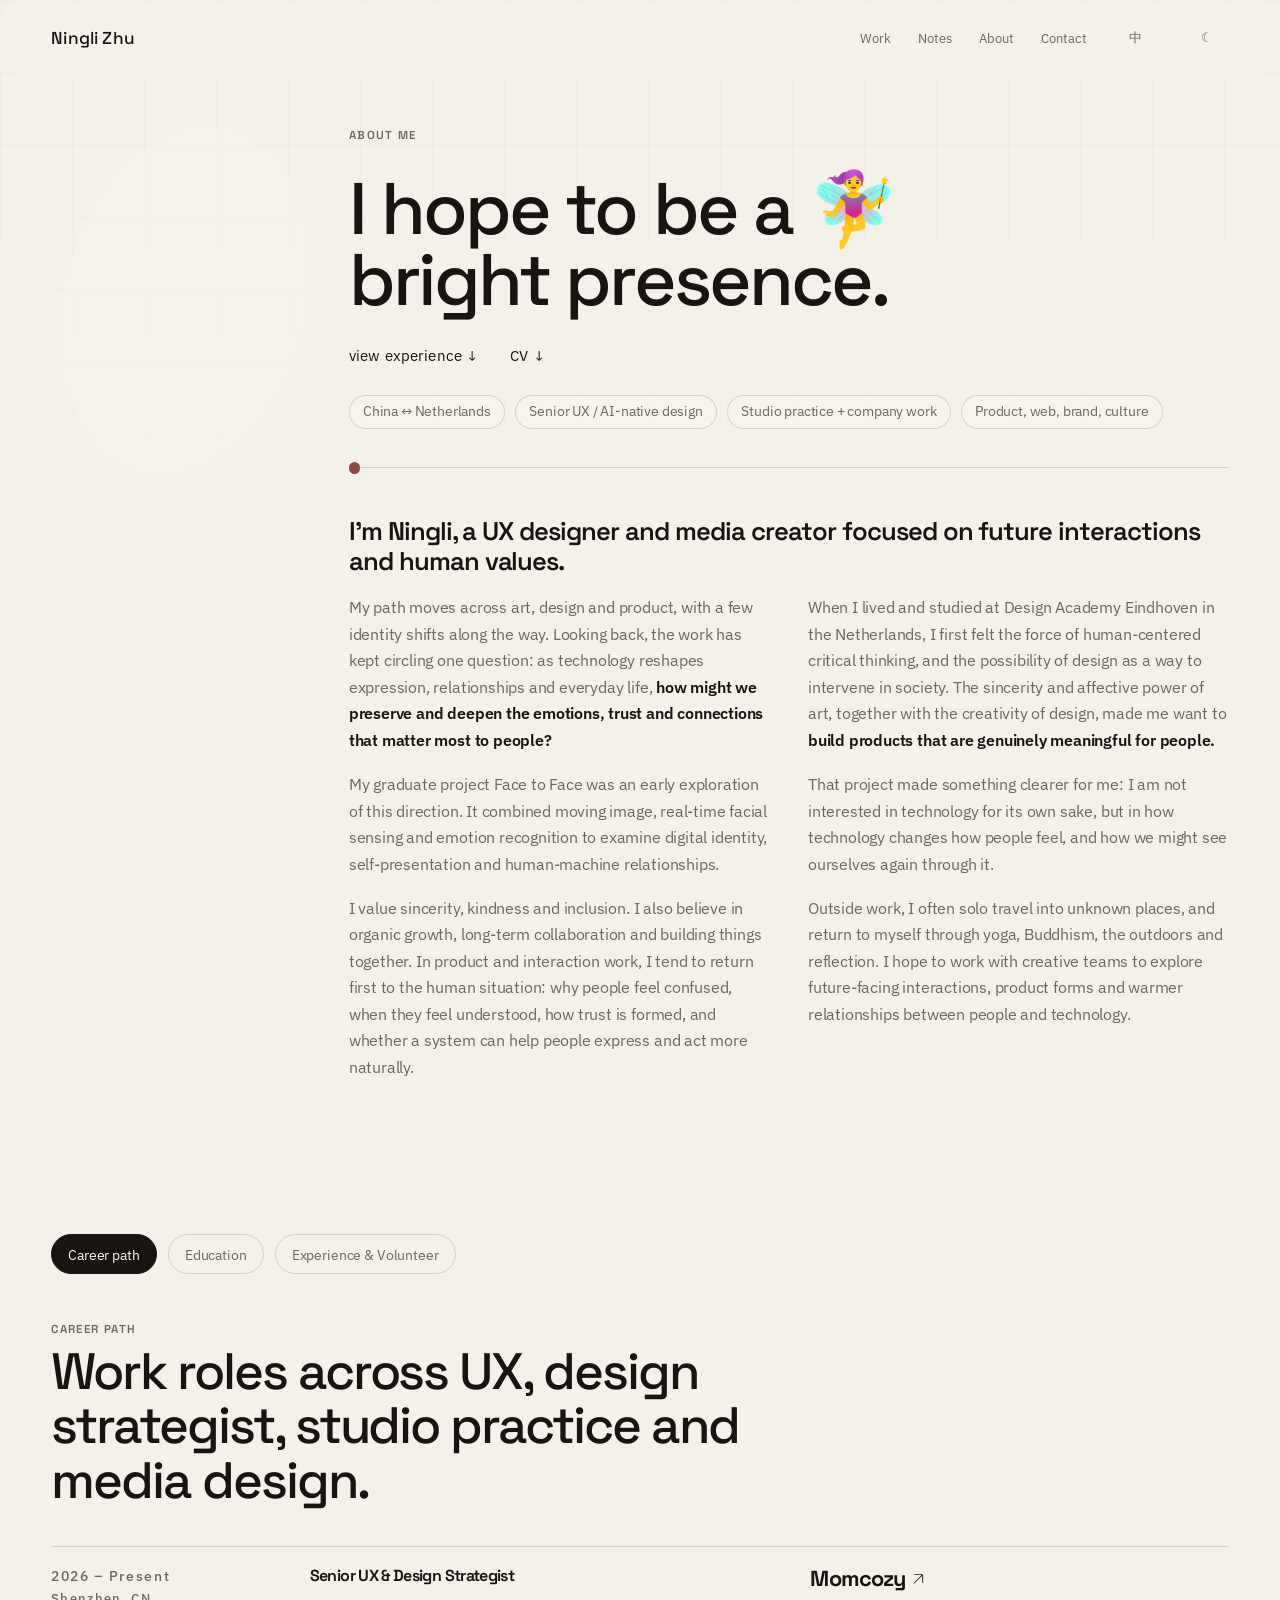
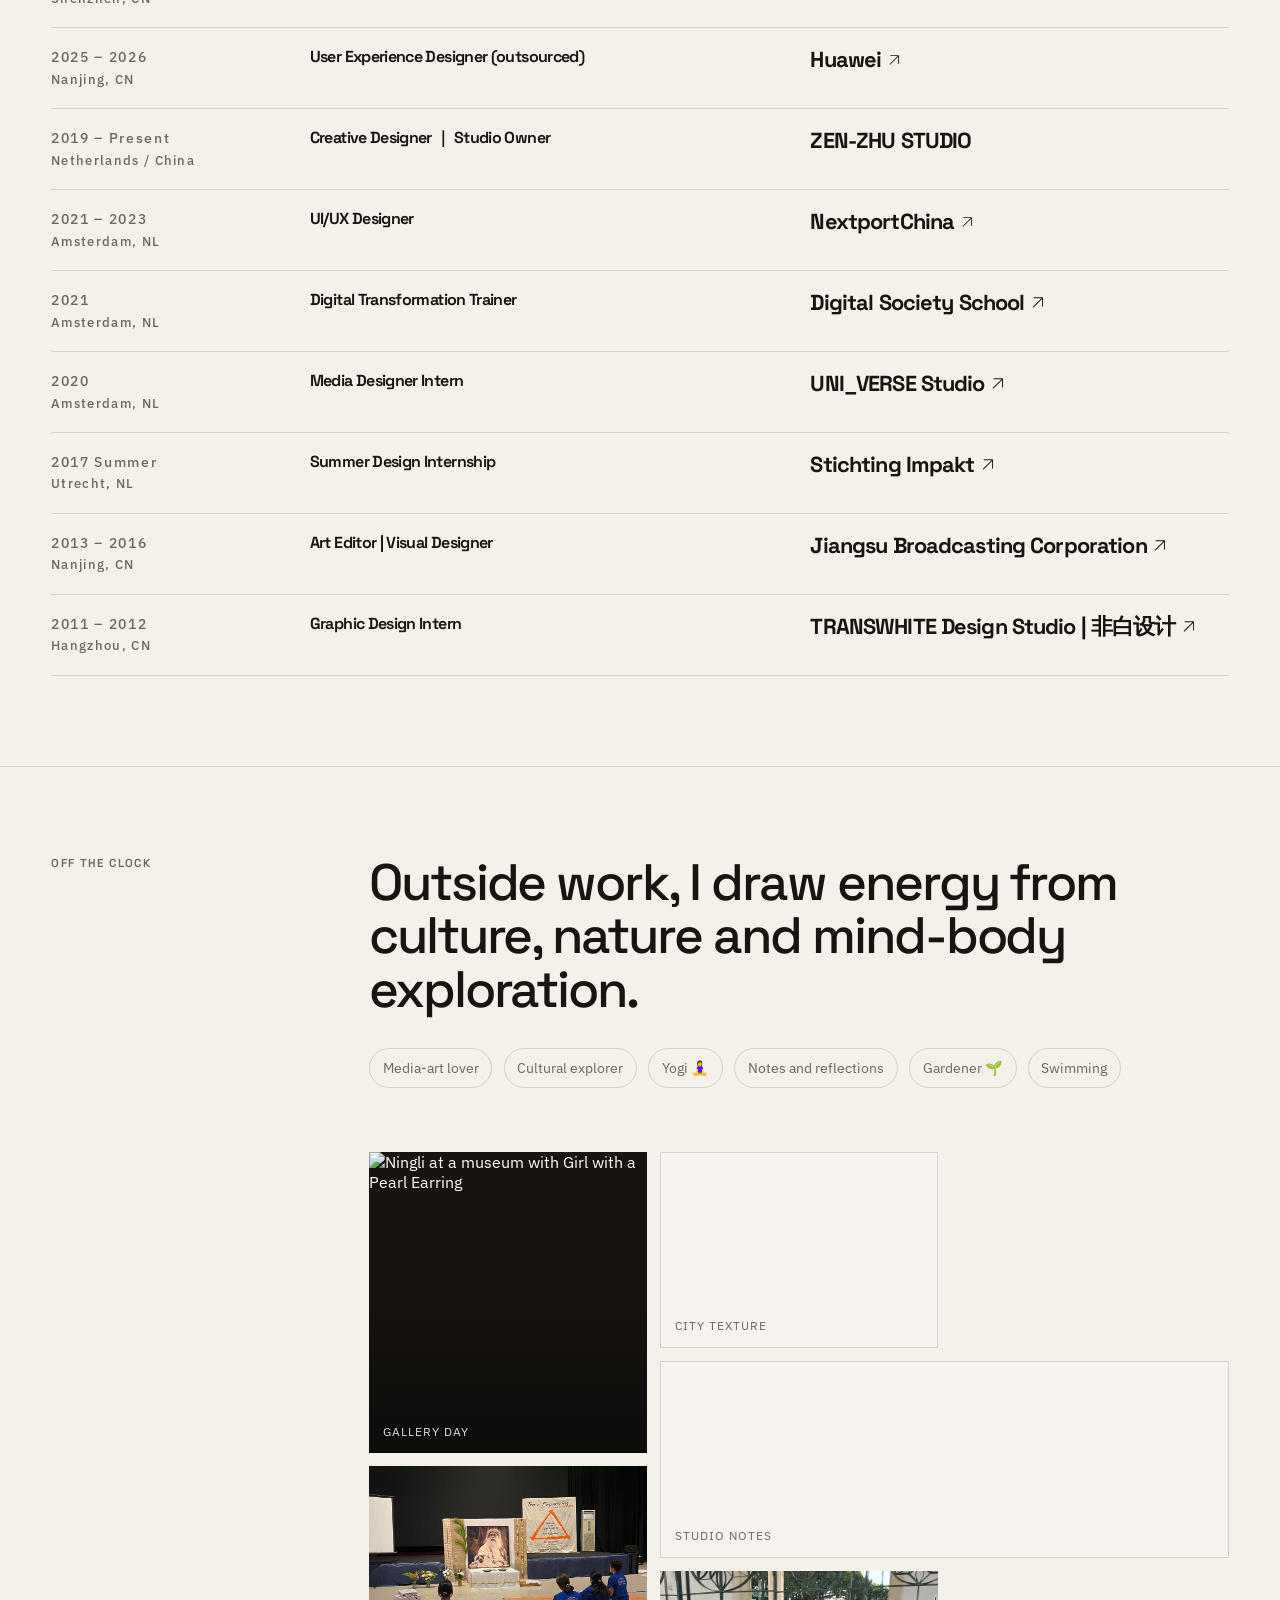
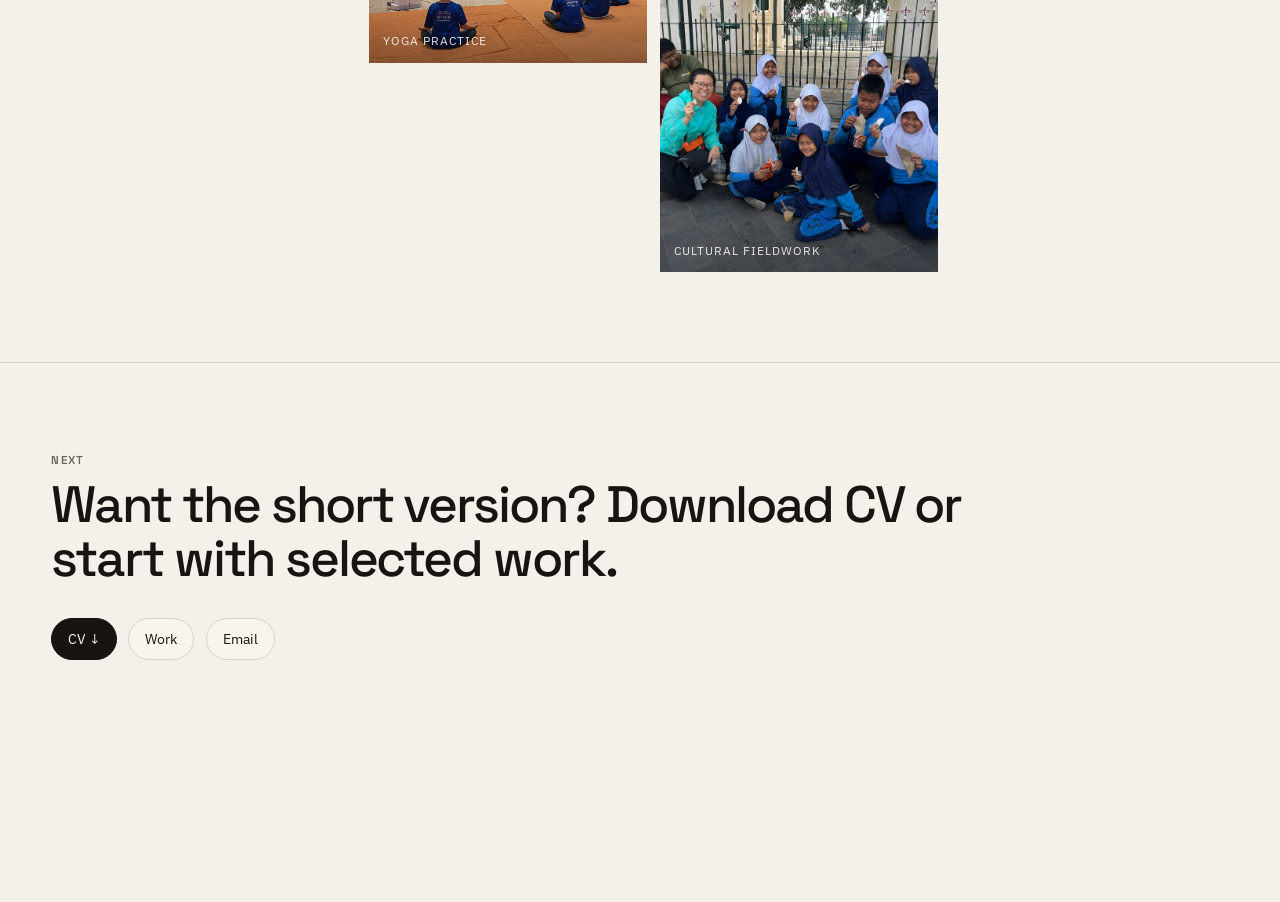
==== commit b2e6666e: "Update portfolio design system and polish" ====
--- a/prototype/about.html
+++ b/prototype/about.html
@@ -2,11 +2,20 @@
 <html lang="en">
   <head>
     <meta charset="utf-8" />
-    <meta name="viewport" content="width=device-width, initial-scale=1" />
+    <meta
+      name="viewport"
+      content="width=device-width, initial-scale=1, viewport-fit=cover"
+    />
     <title>About — Ningli Zhu</title>
     <meta
       name="description"
       content="About Ningli Zhu, senior UX designer and digital creator."
+    />
+    <link rel="preconnect" href="https://fonts.googleapis.com" />
+    <link rel="preconnect" href="https://fonts.gstatic.com" crossorigin />
+    <link
+      rel="stylesheet"
+      href="https://fonts.googleapis.com/css2?family=IBM+Plex+Sans:wght@300;400;500;600;700&family=Space+Grotesk:wght@400;500;600;700&display=swap"
     />
     <link rel="stylesheet" href="./styles.css" />
   </head>
@@ -15,7 +24,24 @@
       <a class="brand" href="./index.html#top" aria-label="Ningli Zhu home">
         <span>Ningli Zhu</span>
       </a>
-      <nav class="nav" aria-label="Primary navigation">
+      <button
+        class="nav-menu-toggle"
+        type="button"
+        data-nav-toggle
+        aria-label="Open navigation menu"
+        aria-expanded="false"
+        aria-controls="primary-navigation"
+      >
+        <span></span>
+        <span></span>
+        <span></span>
+      </button>
+      <nav
+        class="nav"
+        id="primary-navigation"
+        data-nav-menu
+        aria-label="Primary navigation"
+      >
         <a href="./index.html#work" data-i18n="nav.work">Work</a>
         <a href="./notes.html" data-i18n="nav.notes">Notes</a>
         <a href="./about.html" data-i18n="nav.about">About</a>
@@ -30,7 +56,13 @@
         >
           <span data-language-label>中</span>
         </button>
-        <button class="theme-toggle" type="button" data-theme-toggle>
+        <button
+          class="theme-toggle"
+          type="button"
+          data-theme-toggle
+          aria-label="Switch to dark theme"
+          aria-pressed="false"
+        >
           <span data-theme-label>☾</span>
         </button>
       </nav>
@@ -68,17 +100,44 @@
                 CV ↓
               </a>
             </div>
+            <div class="about-signal-grid" aria-label="Profile signals">
+              <div>
+                <span>01</span>
+                <p data-i18n="aboutPage.signal1">China ↔ Netherlands</p>
+              </div>
+              <div>
+                <span>02</span>
+                <p data-i18n="aboutPage.signal2">
+                  Senior UX / AI-native design
+                </p>
+              </div>
+              <div>
+                <span>03</span>
+                <p data-i18n="aboutPage.signal3">
+                  Studio practice + company work
+                </p>
+              </div>
+              <div>
+                <span>04</span>
+                <p data-i18n="aboutPage.signal4">
+                  Product, web, brand, culture
+                </p>
+              </div>
+            </div>
           </div>
           <div class="about-hero-copy">
             <div class="about-photo-placeholder">
               <img
                 src="./assets/ningli-portrait.png"
                 alt="Ningli Zhu portrait"
+                width="3744"
+                height="5616"
+                decoding="async"
+                fetchpriority="high"
               />
             </div>
           </div>
           <div class="about-intro-card about-hero-greeting">
-            <p class="eyebrow" data-i18n="aboutPage.greetingLabel">Greeting</p>
             <div class="about-intro-copy">
               <p data-i18n="aboutPage.greetingCopy1">
                 I’m Ningli, an UX Designer / Media creator focused on future
@@ -668,6 +727,10 @@
               <img
                 src="./assets/gallery-day.jpg"
                 alt="Ningli at a museum with Girl with a Pearl Earring"
+                width="4480"
+                height="6720"
+                loading="lazy"
+                decoding="async"
               />
               <span data-i18n="aboutPage.life1">Gallery day</span>
             </div>
@@ -681,6 +744,10 @@
               <img
                 src="./assets/life-yoga-practice.jpg"
                 alt="Yoga and meditation practice with Isha Foundation"
+                width="1024"
+                height="768"
+                loading="lazy"
+                decoding="async"
               />
               <span data-i18n="aboutPage.life4">Yoga practice</span>
             </div>
@@ -688,6 +755,10 @@
               <img
                 src="./assets/life-community-fieldwork.jpg"
                 alt="Community fieldwork and cultural volunteering"
+                width="1024"
+                height="768"
+                loading="lazy"
+                decoding="async"
               />
               <span data-i18n="aboutPage.life5">Cultural fieldwork</span>
             </div>
@@ -766,11 +837,11 @@
           </label>
           <label>
             <span data-i18n="emailDrawer.reply">Reply email</span>
-            <input name="email" type="email" autocomplete="email" />
+            <input name="email" type="email" autocomplete="email" required />
           </label>
           <label>
             <span data-i18n="emailDrawer.message">Message</span>
-            <textarea name="message" rows="6"></textarea>
+            <textarea name="message" rows="6" required></textarea>
           </label>
           <button type="submit" data-i18n="emailDrawer.send">
             Open email draft ↗
--- a/prototype/styles.css
+++ b/prototype/styles.css
@@ -1,5 +1,3 @@
-@import url("https://fonts.googleapis.com/css2?family=Roboto:wght@300;400;500;700&family=Space+Grotesk:wght@400;500;600;700&display=swap");
-
 :root {
   --bg: #f4f0ea;
   --panel: #fbf8f2;
@@ -8,11 +6,32 @@
   --line: rgba(23, 20, 17, 0.14);
   --soft-line: rgba(23, 20, 17, 0.08);
   --violet: #7a67a8;
-  --clay: #8d4b45;
+  --clay: var(--color-accent-human);
   --moss: #77715d;
+  --accent: var(--color-accent-human);
+  --color-accent-human: #8d4b45;
+  --color-accent-human-rgb: 141, 75, 69;
+  --color-accent-human-soft: rgba(var(--color-accent-human-rgb), 0.14);
+  --color-attention: #f54e00;
+  --color-attention-rgb: 245, 78, 0;
+  --color-attention-panel: var(--color-attention);
+  --color-attention-panel-ink: #171411;
+  --color-attention-soft: rgba(var(--color-attention-rgb), 0.14);
+  --color-attention-halo: rgba(var(--color-attention-rgb), 0.28);
+  --radius-sharp: 0;
+  --radius-small: 6px;
+  --radius-panel: 8px;
+  --radius-media: 24px;
+  --radius-pill: 999px;
+  --radius-round: 50%;
+  --size-touch: 44px;
+  --focus-ring: 2px solid var(--color-attention);
+  --focus-offset: 3px;
+  --shadow-panel: 0 18px 48px rgba(33, 24, 18, 0.16);
+  --shadow-drawer: -24px 0 80px rgba(33, 24, 18, 0.18);
   --shadow: 0 24px 80px rgba(33, 24, 18, 0.16);
   --ease: cubic-bezier(0.2, 0.8, 0.2, 1);
-  --font-body: "Roboto", "Helvetica Neue", Arial, sans-serif;
+  --font-body: "IBM Plex Sans", "Helvetica Neue", Arial, sans-serif;
   --font-heading: "Space Grotesk", "Helvetica Neue", Arial, sans-serif;
   --font-zh-body: "PingFang SC", "Hiragino Sans GB", "HarmonyOS Sans",
     "Microsoft YaHei", "Noto Sans CJK SC", sans-serif;
@@ -27,6 +46,14 @@
   --muted: #a79f93;
   --line: rgba(244, 239, 230, 0.16);
   --soft-line: rgba(244, 239, 230, 0.08);
+  --color-accent-human: #c88775;
+  --color-accent-human-rgb: 200, 135, 117;
+  --color-attention: #ff6a22;
+  --color-attention-rgb: 255, 106, 34;
+  --color-attention-panel: var(--color-attention);
+  --color-attention-panel-ink: #171411;
+  --shadow-panel: 0 18px 48px rgba(0, 0, 0, 0.34);
+  --shadow-drawer: -24px 0 80px rgba(0, 0, 0, 0.28);
   --shadow: 0 24px 90px rgba(0, 0, 0, 0.34);
 }
 
@@ -47,6 +74,10 @@
   transition:
     background 260ms var(--ease),
     color 260ms var(--ease);
+}
+
+body.panel-open {
+  overflow: hidden;
 }
 
 body::before {
@@ -79,15 +110,15 @@
   gap: 0.58rem;
   min-height: 42px;
   padding: 0.62rem clamp(1.25rem, 4vw, 4.5rem);
-  border-bottom: 1px solid rgba(116, 34, 22, 0.34);
-  background: #c94425;
-  color: #fff7ed;
+  border-bottom: 1px solid color-mix(in srgb, var(--color-attention-panel) 54%, var(--ink));
+  background: var(--color-attention-panel);
+  color: var(--color-attention-panel-ink);
   font-family: var(--font-heading);
   font-size: 0.82rem;
   font-weight: 700;
   line-height: 1.35;
   text-align: center;
-  box-shadow: 0 8px 24px rgba(141, 75, 69, 0.18);
+  box-shadow: 0 8px 24px rgba(var(--color-attention-rgb), 0.18);
 }
 
 .notify-bar p {
@@ -98,14 +129,13 @@
   flex: 0 0 auto;
   width: 0.42rem;
   height: 0.42rem;
-  border-radius: 50%;
-  background: #fff7ed;
-  box-shadow: 0 0 0 0.28rem rgba(255, 247, 237, 0.22);
+  border-radius: var(--radius-round);
+  background: var(--color-attention-panel-ink);
+  box-shadow: 0 0 0 0.28rem rgba(23, 20, 17, 0.16);
 }
 
 body[data-theme="dark"] .notify-bar {
-  border-bottom-color: rgba(255, 158, 126, 0.3);
-  background: #c94425;
+  border-bottom-color: rgba(var(--color-attention-rgb), 0.36);
   box-shadow: 0 8px 24px rgba(0, 0, 0, 0.28);
 }
 
@@ -143,6 +173,7 @@
   font-size: 1.08rem;
   font-weight: 500;
   letter-spacing: 0.01em;
+  white-space: nowrap;
 }
 
 .brand small {
@@ -167,15 +198,68 @@
   color: var(--ink);
 }
 
+.nav-menu-toggle {
+  display: none;
+  place-items: center;
+  width: var(--size-touch);
+  height: var(--size-touch);
+  margin-left: auto;
+  padding: 0;
+  border: 0;
+  border-radius: var(--radius-sharp);
+  background: transparent;
+  color: var(--ink);
+  cursor: pointer;
+}
+
+.nav-menu-toggle span {
+  display: block;
+  width: 22px;
+  height: 1.5px;
+  grid-area: 1 / 1;
+  border-radius: var(--radius-pill);
+  background: currentColor;
+  transition:
+    opacity 160ms var(--ease),
+    rotate 180ms var(--ease),
+    translate 180ms var(--ease);
+}
+
+.nav-menu-toggle span:first-child {
+  translate: 0 -6px;
+}
+
+.nav-menu-toggle span:nth-child(2) {
+  translate: 0 0;
+}
+
+.nav-menu-toggle span:nth-child(3) {
+  translate: 0 6px;
+}
+
+.site-header.nav-open .nav-menu-toggle span:first-child {
+  rotate: 45deg;
+  translate: 0 0;
+}
+
+.site-header.nav-open .nav-menu-toggle span:nth-child(2) {
+  opacity: 0;
+}
+
+.site-header.nav-open .nav-menu-toggle span:nth-child(3) {
+  rotate: -45deg;
+  translate: 0 0;
+}
+
 .language-toggle,
 .theme-toggle {
   display: inline-grid;
   place-items: center;
-  width: 28px;
-  height: 28px;
+  width: var(--size-touch);
+  height: var(--size-touch);
   padding: 0;
   border: 0;
-  border-radius: 50%;
+  border-radius: var(--radius-round);
   background: transparent;
   color: var(--muted);
   cursor: pointer;
@@ -203,6 +287,116 @@
   background: rgba(244, 239, 230, 0.08);
 }
 
+@media (max-width: 720px) {
+  .site-header {
+    min-height: 64px;
+    gap: 0.8rem;
+    padding: 0.72rem clamp(1rem, 5vw, 1.25rem);
+  }
+
+  .brand {
+    min-width: 0;
+  }
+
+  .nav-menu-toggle {
+    display: grid;
+    flex: 0 0 auto;
+  }
+
+  .nav {
+    position: absolute;
+    top: 100%;
+    right: 0;
+    left: 0;
+    display: grid;
+    grid-template-columns: repeat(2, minmax(0, 1fr));
+    gap: 0.12rem 0.6rem;
+    padding: 1.1rem clamp(1.25rem, 5vw, 1.8rem) 1.25rem;
+    border: 0;
+    border-radius: 0 0 var(--radius-panel) var(--radius-panel);
+    background: rgba(244, 240, 234, 0.94);
+    box-shadow: var(--shadow-panel);
+    backdrop-filter: blur(18px);
+    opacity: 0;
+    pointer-events: none;
+    visibility: hidden;
+    transition:
+      opacity 160ms var(--ease),
+      visibility 160ms var(--ease);
+  }
+
+  body[data-theme="dark"] .nav {
+    background: rgba(23, 21, 18, 0.96);
+    box-shadow: var(--shadow-panel);
+  }
+
+  .site-header.nav-open .nav {
+    opacity: 1;
+    pointer-events: auto;
+    visibility: visible;
+  }
+
+  .nav a,
+  .nav .language-toggle,
+  .nav .theme-toggle {
+    display: flex;
+    align-items: center;
+    justify-content: center;
+    min-height: 62px;
+    width: 100%;
+    padding: 0 0.6rem;
+    border: 0;
+    border-radius: 6px;
+    background: transparent;
+    color: rgba(23, 20, 17, 0.72);
+    font-family: var(--font-heading);
+    font-size: clamp(1.34rem, 5vw, 1.68rem);
+    font-weight: 500;
+    letter-spacing: -0.015em;
+    text-align: center;
+  }
+
+  .nav a:hover,
+  .nav .language-toggle:hover,
+  .nav .theme-toggle:hover {
+    background: rgba(23, 20, 17, 0.06);
+    color: #171411;
+  }
+
+  body[data-theme="dark"] .nav a,
+  body[data-theme="dark"] .nav .language-toggle,
+  body[data-theme="dark"] .nav .theme-toggle {
+    color: rgba(244, 239, 230, 0.82);
+  }
+
+  body[data-theme="dark"] .nav a:hover,
+  body[data-theme="dark"] .nav .language-toggle:hover,
+  body[data-theme="dark"] .nav .theme-toggle:hover {
+    background: rgba(244, 239, 230, 0.08);
+    color: #f4efe6;
+  }
+
+  .nav a {
+    grid-column: 1 / -1;
+  }
+
+  .nav .language-toggle,
+  .nav .theme-toggle {
+    justify-content: center;
+    min-height: 56px;
+    width: min(5rem, 100%);
+    font-size: 1.26rem;
+  }
+
+  .nav .language-toggle {
+    justify-self: end;
+  }
+
+  .nav .theme-toggle {
+    justify-self: start;
+  }
+}
+
 .section {
   padding: clamp(3.5rem, 7vw, 8rem) clamp(1.25rem, 4vw, 4.5rem);
 }
@@ -243,7 +437,7 @@
   font-family: var(--font-heading);
   font-size: clamp(2.65rem, 5.7vw, 6.3rem);
   font-weight: 500;
-  letter-spacing: -0.058em;
+  letter-spacing: -0.04em;
   line-height: 0.98;
 }
 
@@ -331,7 +525,7 @@
   min-height: 42px;
   padding: 0 1rem;
   border: 1px solid var(--line);
-  border-radius: 999px;
+  border-radius: var(--radius-pill);
   background: rgba(251, 248, 242, 0.54);
   color: var(--ink);
   cursor: pointer;
@@ -432,6 +626,265 @@
   color: var(--muted);
   font-size: 0.9rem;
   line-height: 1.45;
+}
+
+.rolling-atlas-entry {
+  display: grid;
+  grid-template-columns: minmax(0, 1fr) auto;
+  gap: 1rem;
+  align-items: center;
+  padding-block: clamp(1.1rem, 2.4vw, 2rem);
+  border-top: 1px solid var(--soft-line);
+  border-bottom: 1px solid var(--soft-line);
+}
+
+.rolling-atlas-entry h2 {
+  max-width: 18rem;
+  margin: 0;
+  color: var(--muted);
+  font-family: var(--font-heading);
+  font-size: clamp(0.92rem, 1.2vw, 1.1rem);
+  font-weight: 700;
+  letter-spacing: 0.12em;
+  line-height: 1;
+  text-transform: uppercase;
+}
+
+.rolling-atlas-link {
+  display: inline-flex;
+  align-items: center;
+  gap: 0.62rem;
+  min-height: 46px;
+  padding: 0.35rem 0.72rem 0.35rem 0.42rem;
+  border: 1px solid var(--line);
+  border-radius: 6px;
+  background:
+    linear-gradient(135deg, rgba(var(--color-attention-rgb), 0.12) 25%, transparent 25%) 0 0 / 10px 10px,
+    rgba(251, 248, 242, 0.5);
+  color: var(--ink);
+  box-shadow: 0 12px 30px rgba(33, 24, 18, 0.08);
+  transition:
+    border-color 180ms var(--ease),
+    box-shadow 180ms var(--ease),
+    transform 180ms var(--ease);
+}
+
+.rolling-atlas-link:hover,
+.rolling-atlas-link:focus-visible {
+  border-color: color-mix(in srgb, var(--color-attention) 54%, var(--line));
+  box-shadow: 0 16px 36px rgba(var(--color-attention-rgb), 0.14);
+  outline: none;
+  transform: translateY(-1px);
+}
+
+.rolling-atlas-die {
+  display: grid;
+  grid-template-columns: repeat(3, 0.42rem);
+  gap: 0.16rem;
+  place-content: center;
+  width: 2.25rem;
+  height: 2.25rem;
+  border: 1px solid var(--ink);
+  border-radius: 4px;
+  background:
+    linear-gradient(45deg, transparent 46%, rgba(var(--color-attention-rgb), 0.28) 46% 54%, transparent 54%),
+    var(--ink);
+  box-shadow:
+    4px 4px 0 color-mix(in srgb, var(--color-attention) 42%, transparent),
+    inset 0 0 0 1px rgba(251, 248, 242, 0.12);
+}
+
+.rolling-atlas-die span {
+  width: 0.42rem;
+  height: 0.42rem;
+  background: transparent;
+}
+
+.rolling-atlas-die span:nth-child(1),
+.rolling-atlas-die span:nth-child(5),
+.rolling-atlas-die span:nth-child(9) {
+  background: var(--panel);
+  box-shadow: 0 0 0 1px rgba(251, 248, 242, 0.28);
+}
+
+.rolling-atlas-name {
+  font-family: var(--font-heading);
+  font-size: 0.86rem;
+  font-weight: 700;
+  letter-spacing: 0;
+}
+
+body[data-theme="dark"] .rolling-atlas-link {
+  background:
+    linear-gradient(135deg, rgba(var(--color-attention-rgb), 0.16) 25%, transparent 25%) 0 0 / 10px 10px,
+    rgba(244, 239, 230, 0.05);
+  box-shadow: 0 12px 30px rgba(0, 0, 0, 0.22);
+}
+
+body[data-theme="dark"] .rolling-atlas-die span:nth-child(1),
+body[data-theme="dark"] .rolling-atlas-die span:nth-child(5),
+body[data-theme="dark"] .rolling-atlas-die span:nth-child(9) {
+  background: var(--bg);
+}
+
+.industry-radar {
+  padding-block: clamp(1.15rem, 2.4vw, 1.8rem);
+  border-top: 1px solid var(--line);
+  border-bottom: 1px solid var(--line);
+}
+
+.radar-layout {
+  display: grid;
+  grid-template-columns: minmax(170px, 0.3fr) minmax(0, 1fr);
+  gap: clamp(1rem, 3vw, 3rem);
+  align-items: center;
+}
+
+.radar-heading h2 {
+  margin: 0.35rem 0 0;
+  font-family: var(--font-heading);
+  font-size: clamp(1.25rem, 1.85vw, 1.8rem);
+  font-weight: 500;
+  letter-spacing: -0.035em;
+  line-height: 1.1;
+}
+
+.radar-heading p:not(.eyebrow) {
+  max-width: 280px;
+  margin: 0.4rem 0 0;
+  color: var(--muted);
+  font-size: 0.78rem;
+  line-height: 1.5;
+}
+
+.radar-marquee {
+  position: relative;
+  min-width: 0;
+  overflow-x: hidden;
+  overflow-y: hidden;
+  mask-image: linear-gradient(
+    90deg,
+    transparent 0,
+    #000 4%,
+    #000 96%,
+    transparent 100%
+  );
+}
+
+.radar-marquee:focus-visible {
+  outline: 1px solid var(--ink);
+  outline-offset: 0.35rem;
+}
+
+.radar-track {
+  display: flex;
+  gap: 0.5rem;
+  width: max-content;
+  min-width: max-content;
+  padding: 0.12rem 0;
+  animation: radar-scroll 34s linear infinite;
+  will-change: transform;
+}
+
+.radar-marquee:hover .radar-track,
+.radar-marquee:focus-within .radar-track {
+  animation-play-state: paused;
+}
+
+@keyframes radar-scroll {
+  from {
+    transform: translate3d(0, 0, 0);
+  }
+
+  to {
+    transform: translate3d(calc(-50% - 0.25rem), 0, 0);
+  }
+}
+
+.radar-list {
+  display: flex;
+  flex: 0 0 auto;
+  flex-wrap: nowrap;
+  gap: 0.5rem;
+  align-items: stretch;
+  min-width: max-content;
+}
+
+.radar-person {
+  display: inline-flex;
+  flex: 0 0 auto;
+  gap: 0.5rem;
+  align-items: center;
+  min-width: max-content;
+  min-height: 44px;
+  padding: 0.72rem 0.82rem;
+  border: 1px solid var(--soft-line);
+  border-radius: 8px;
+  background: rgba(251, 248, 242, 0.52);
+}
+
+a.radar-person {
+  transition:
+    opacity 180ms var(--ease),
+    color 180ms var(--ease),
+    border-color 180ms var(--ease),
+    background 180ms var(--ease);
+}
+
+a.radar-person:hover,
+a.radar-person:focus-visible {
+  border-color: rgba(23, 20, 17, 0.24);
+  background: rgba(251, 248, 242, 0.82);
+  opacity: 1;
+  outline: none;
+}
+
+.radar-person strong {
+  font-family: var(--font-heading);
+  font-size: clamp(0.92rem, 1.08vw, 1.05rem);
+  font-weight: 500;
+  letter-spacing: -0.01em;
+  line-height: 1.1;
+  white-space: nowrap;
+}
+
+.radar-person span {
+  color: var(--muted);
+  font-size: 0.74rem;
+  line-height: 1.25;
+  white-space: nowrap;
+}
+
+.radar-more {
+  display: inline-grid;
+  flex: 0 0 auto;
+  place-items: center;
+  min-width: 44px;
+  min-height: 44px;
+  border: 1px solid var(--soft-line);
+  border-radius: 8px;
+  background: rgba(251, 248, 242, 0.42);
+  color: var(--muted);
+  font-family: var(--font-heading);
+  font-size: 1rem;
+  line-height: 1;
+}
+
+body[data-theme="dark"] .radar-person,
+body[data-theme="dark"] .radar-more {
+  background: rgba(244, 239, 230, 0.04);
+}
+
+body[data-theme="dark"] a.radar-person:hover,
+body[data-theme="dark"] a.radar-person:focus-visible {
+  border-color: rgba(244, 239, 230, 0.28);
+  background: rgba(244, 239, 230, 0.08);
+}
+
+@media (prefers-reduced-motion: reduce) {
+  .radar-track {
+    animation: none;
+  }
 }
 
 .featured-work {
@@ -497,8 +950,8 @@
 }
 
 .featured-card:focus-visible {
-  outline: 2px solid var(--ink);
-  outline-offset: 3px;
+  outline: var(--focus-ring);
+  outline-offset: var(--focus-offset);
 }
 
 body[data-theme="dark"] .featured-card:hover {
@@ -535,8 +988,8 @@
   padding: clamp(1rem, 2.3vw, 1.6rem);
   border-top: 1px solid rgba(23, 20, 17, 0.12);
   background: rgba(244, 240, 234, 0.84);
-  opacity: 0;
-  transform: translateY(18px);
+  opacity: 1;
+  transform: translateY(0);
   transition:
     opacity 220ms var(--ease),
     transform 220ms var(--ease);
@@ -563,7 +1016,7 @@
   font-family: var(--font-heading);
   font-size: clamp(1.5rem, 2.4vw, 3rem);
   font-weight: 500;
-  letter-spacing: -0.048em;
+  letter-spacing: -0.04em;
   line-height: 1.02;
 }
 
@@ -589,7 +1042,7 @@
   font-family: var(--font-heading);
   font-size: clamp(1.9rem, 4vw, 4.4rem);
   font-weight: 500;
-  letter-spacing: -0.055em;
+  letter-spacing: -0.04em;
   line-height: 1.06;
 }
 
@@ -638,10 +1091,10 @@
 }
 
 .filter-chip {
-  min-height: 34px;
+  min-height: var(--size-touch);
   padding: 0 0.82rem;
   border: 1px solid transparent;
-  border-radius: 999px;
+  border-radius: var(--radius-pill);
   background: transparent;
   color: var(--muted);
   cursor: pointer;
@@ -679,6 +1132,43 @@
   display: grid;
   grid-template-columns: repeat(6, 1fr);
   gap: clamp(1.4rem, 3vw, 2.6rem);
+}
+
+.project-empty {
+  display: grid;
+  grid-column: 1 / -1;
+  gap: 0.8rem;
+  min-height: 260px;
+  padding: clamp(1.2rem, 3vw, 2rem);
+  align-content: center;
+  border-top: 1px solid var(--line);
+  border-bottom: 1px solid var(--line);
+}
+
+.project-empty p {
+  margin: 0;
+  font-family: var(--font-heading);
+  font-size: clamp(1.5rem, 2.8vw, 2.8rem);
+  font-weight: 500;
+  letter-spacing: -0.035em;
+  line-height: 1.06;
+}
+
+.project-empty span {
+  max-width: 42rem;
+  color: var(--muted);
+  line-height: 1.55;
+}
+
+.project-empty button {
+  width: fit-content;
+  min-height: var(--size-touch);
+  padding: 0 0.9rem;
+  border: 1px solid var(--ink);
+  border-radius: var(--radius-pill);
+  background: var(--ink);
+  color: var(--panel);
+  cursor: pointer;
 }
 
 .project-card {
@@ -726,7 +1216,7 @@
   min-height: 290px;
   overflow: hidden;
   border: 1px solid var(--line);
-  border-radius: 30px;
+  border-radius: var(--radius-media);
   background: var(--project-surface);
 }
 
@@ -740,13 +1230,11 @@
 
 .project-visual::before {
   position: absolute;
-  inset: 0;
+  inset: clamp(1rem, 2.2vw, 1.65rem);
   content: "";
-  background:
-    linear-gradient(rgba(255, 255, 255, 0.12) 1px, transparent 1px),
-    linear-gradient(90deg, rgba(255, 255, 255, 0.1) 1px, transparent 1px);
-  background-size: 48px 48px;
-  opacity: 0.36;
+  border-top: 1px solid rgba(23, 20, 17, 0.16);
+  border-bottom: 1px solid rgba(23, 20, 17, 0.12);
+  opacity: 0.52;
 }
 
 .project-visual::after {
@@ -755,8 +1243,10 @@
 
 .image-placeholder {
   position: relative;
-  width: 100%;
-  height: 100%;
+  display: grid;
+  align-content: space-between;
+  width: min(86%, 520px);
+  height: min(76%, 420px);
   aspect-ratio: 16 / 10;
   overflow: hidden;
   border: 0;
@@ -768,23 +1258,56 @@
     opacity 280ms var(--ease);
 }
 
-.image-placeholder span {
-  position: absolute;
-  left: 1rem;
-  bottom: 0.9rem;
-  max-width: 70%;
+.project-cover-head,
+.project-cover-evidence {
+  display: flex;
+  flex-wrap: wrap;
+  gap: 0.45rem;
+  align-items: center;
+}
+
+.project-cover-head {
+  justify-content: space-between;
+  color: rgba(23, 20, 17, 0.62);
+  font-family: var(--font-body);
+  font-size: clamp(0.68rem, 0.82vw, 0.78rem);
+  font-weight: 600;
+  letter-spacing: 0.12em;
+  text-transform: uppercase;
+}
+
+.image-placeholder strong {
+  max-width: 82%;
   color: rgba(23, 20, 17, 0.78);
+  font-family: var(--font-heading);
+  font-size: clamp(1.35rem, 2.3vw, 2.7rem);
+  font-weight: 600;
+  letter-spacing: -0.04em;
+  line-height: 1.04;
+}
+
+.project-cover-evidence span {
+  padding: 0.42rem 0.54rem;
+  border: 1px solid rgba(23, 20, 17, 0.16);
+  border-radius: var(--radius-small);
+  color: rgba(23, 20, 17, 0.68);
   font-size: 0.72rem;
-  font-weight: 500;
-  line-height: 1.25;
+  font-weight: 600;
+  line-height: 1;
 }
 
 body[data-theme="dark"] .image-placeholder {
   background: transparent;
 }
 
-body[data-theme="dark"] .image-placeholder span {
-  color: rgba(23, 20, 17, 0.78);
+body[data-theme="dark"] .project-visual::before {
+  border-color: rgba(23, 20, 17, 0.16);
+}
+
+body[data-theme="dark"] .project-cover-head,
+body[data-theme="dark"] .image-placeholder strong,
+body[data-theme="dark"] .project-cover-evidence span {
+  color: rgba(23, 20, 17, 0.72);
 }
 
 .project-content {
@@ -803,8 +1326,15 @@
   font-family: var(--font-heading);
   font-size: clamp(1.65rem, 2.7vw, 3.4rem);
   font-weight: 500;
-  letter-spacing: -0.052em;
+  letter-spacing: -0.04em;
   line-height: 1.04;
+}
+
+body[data-language="en"] .project-title {
+  font-family: var(--font-body);
+  font-weight: 500;
+  letter-spacing: -0.035em;
+  line-height: 1.08;
 }
 
 .project-card:not(.large) .project-title {
@@ -828,6 +1358,27 @@
   color: var(--muted);
   font-size: clamp(0.92rem, 1.1vw, 1.08rem);
   line-height: 1.48;
+}
+
+.project-evidence {
+  display: flex;
+  flex-wrap: wrap;
+  gap: 0.45rem;
+  margin-top: 0.88rem;
+}
+
+.project-evidence span {
+  padding: 0.44rem 0.56rem;
+  border: 1px solid var(--soft-line);
+  border-radius: var(--radius-small);
+  color: var(--ink);
+  font-size: 0.75rem;
+  font-weight: 600;
+  line-height: 1;
+}
+
+body[data-theme="dark"] .project-evidence span {
+  color: var(--ink);
 }
 
 .project-tags {
@@ -841,7 +1392,7 @@
 }
 
 .project-card:hover .image-placeholder {
-  transform: translate3d(0, -4px, 0) scale(1.02);
+  transform: translate3d(0, -3px, 0);
   opacity: 0.92;
 }
 
@@ -875,7 +1426,7 @@
   height: 14px;
   border: 0;
   border-radius: 999px;
-  background: rgba(254, 76, 0, 0.86);
+  background: rgba(var(--color-attention-rgb), 0.86);
   pointer-events: none;
   opacity: 0;
   transform: translate3d(-50%, -50%, 0);
@@ -889,7 +1440,7 @@
 }
 
 body[data-theme="dark"] .cursor-aura {
-  background: rgba(254, 76, 0, 0.82);
+  background: rgba(var(--color-attention-rgb), 0.82);
   mix-blend-mode: screen;
 }
 
@@ -900,26 +1451,27 @@
 .cursor-aura.active {
   width: 30px;
   height: 30px;
-  background: rgba(254, 76, 0, 0.28);
+  background: var(--color-attention-halo);
 }
 
 .notes-map {
   display: flex;
   flex-wrap: wrap;
-  gap: 0.55rem;
+  gap: 0.45rem;
   margin: -1.6rem 0 1.2rem;
 }
 
 .notes-map span {
-  padding: 0.48rem 0.62rem;
+  padding: 0.44rem 0.56rem;
   border: 1px solid var(--soft-line);
-  border-radius: 6px;
-  color: var(--muted);
-  font-family: var(--font-heading);
-  font-size: 0.68rem;
+  border-radius: var(--radius-small);
+  color: var(--ink);
+  font-family: var(--font-body);
+  font-size: 0.75rem;
   font-weight: 600;
-  letter-spacing: 0.08em;
-  text-transform: uppercase;
+  letter-spacing: 0;
+  line-height: 1;
+  text-transform: none;
 }
 
 .notes-rail-wrap {
@@ -1061,7 +1613,7 @@
   font-family: var(--font-heading);
   font-size: clamp(1.55rem, 2.15vw, 2.55rem);
   font-weight: 500;
-  letter-spacing: -0.052em;
+  letter-spacing: -0.04em;
   line-height: 1.04;
 }
 
@@ -1077,7 +1629,7 @@
   border-radius: 5px;
   background: rgba(23, 20, 17, 0.04);
   color: var(--muted);
-  font-size: 0.64rem;
+  font-size: 0.75rem;
   font-weight: 600;
   letter-spacing: 0.06em;
   text-transform: uppercase;
@@ -1085,6 +1637,147 @@
 
 body[data-theme="dark"] .note-card-tags span {
   background: rgba(244, 239, 230, 0.08);
+}
+
+.notes-section {
+  position: relative;
+  overflow: hidden;
+  border-top: 1px solid var(--line);
+  border-bottom: 1px solid var(--line);
+  background: #fbf8f2;
+  color: #171411;
+}
+
+.notes-section .eyebrow,
+.notes-section .section-heading p:not(.eyebrow),
+.notes-section .note-card-index,
+.notes-section .note-card-theme {
+  color: rgba(23, 20, 17, 0.54);
+}
+
+.notes-section .section-heading h2,
+.notes-section .note-card h3 {
+  color: #171411;
+}
+
+.notes-section .text-link {
+  border-bottom-color: rgba(23, 20, 17, 0.24);
+  color: rgba(23, 20, 17, 0.62);
+}
+
+.notes-section .text-link:hover {
+  border-bottom-color: #171411;
+  color: #171411;
+}
+
+.notes-section .notes-map span {
+  border-color: var(--soft-line);
+  background: transparent;
+  color: var(--ink);
+}
+
+.notes-section .notes-rail-wrap::after {
+  background: linear-gradient(90deg, rgba(251, 248, 242, 0), #fbf8f2 82%);
+}
+
+.notes-section .note-card {
+  border-color: rgba(23, 20, 17, 0.12);
+  background: rgba(255, 255, 255, 0.34);
+}
+
+.notes-section .note-card:hover {
+  border-color: rgba(23, 20, 17, 0.22);
+  background: rgba(255, 255, 255, 0.52);
+}
+
+.notes-section .note-card-tags span {
+  background: rgba(23, 20, 17, 0.045);
+  color: rgba(23, 20, 17, 0.58);
+}
+
+.notes-section .notes-rail-button {
+  border-color: rgba(23, 20, 17, 0.14);
+  background: rgba(255, 255, 255, 0.5);
+  color: #171411;
+}
+
+.notes-section .notes-rail-button:hover {
+  border-color: #171411;
+  background: #171411;
+  color: #fbf8f2;
+}
+
+.notes-section .notes-rail-button:disabled {
+  color: rgba(23, 20, 17, 0.38);
+}
+
+body[data-theme="dark"] .notes-section {
+  border-color: rgba(244, 239, 230, 0.12);
+  background: #171512;
+  color: #f4efe6;
+}
+
+body[data-theme="dark"] .notes-section .eyebrow,
+body[data-theme="dark"] .notes-section .section-heading p:not(.eyebrow),
+body[data-theme="dark"] .notes-section .note-card-index,
+body[data-theme="dark"] .notes-section .note-card-theme {
+  color: rgba(244, 239, 230, 0.58);
+}
+
+body[data-theme="dark"] .notes-section .section-heading h2,
+body[data-theme="dark"] .notes-section .note-card h3 {
+  color: #f4efe6;
+}
+
+body[data-theme="dark"] .notes-section .text-link {
+  border-bottom-color: rgba(244, 239, 230, 0.26);
+  color: rgba(244, 239, 230, 0.64);
+}
+
+body[data-theme="dark"] .notes-section .text-link:hover {
+  border-bottom-color: #f4efe6;
+  color: #f4efe6;
+}
+
+body[data-theme="dark"] .notes-section .notes-map span {
+  border-color: rgba(244, 239, 230, 0.14);
+  background: rgba(244, 239, 230, 0.05);
+  color: rgba(244, 239, 230, 0.62);
+}
+
+body[data-theme="dark"] .notes-section .notes-rail-wrap::after {
+  background: linear-gradient(90deg, rgba(23, 21, 18, 0), #171512 82%);
+}
+
+body[data-theme="dark"] .notes-section .note-card {
+  border-color: rgba(244, 239, 230, 0.12);
+  background: rgba(244, 239, 230, 0.045);
+}
+
+body[data-theme="dark"] .notes-section .note-card:hover {
+  border-color: rgba(244, 239, 230, 0.24);
+  background: rgba(244, 239, 230, 0.075);
+}
+
+body[data-theme="dark"] .notes-section .note-card-tags span {
+  background: rgba(244, 239, 230, 0.08);
+  color: rgba(244, 239, 230, 0.64);
+}
+
+body[data-theme="dark"] .notes-section .notes-rail-button {
+  border-color: rgba(244, 239, 230, 0.16);
+  background: rgba(244, 239, 230, 0.06);
+  color: #f4efe6;
+}
+
+body[data-theme="dark"] .notes-section .notes-rail-button:hover {
+  border-color: #f4efe6;
+  background: #f4efe6;
+  color: #171512;
+}
+
+body[data-theme="dark"] .notes-section .notes-rail-button:disabled {
+  color: rgba(244, 239, 230, 0.38);
 }
 
 .notes-page {
@@ -1154,7 +1847,7 @@
 }
 
 .block-a {
-  fill: rgba(229, 83, 50, 0.2);
+  fill: var(--color-attention-soft);
 }
 
 .block-b {
@@ -1176,13 +1869,13 @@
 }
 
 .note-doodle.secondary {
-  stroke: var(--clay);
+  stroke: var(--color-accent-human);
   stroke-width: 1.5;
   opacity: 0.72;
 }
 
 .note-node {
-  fill: #e55332;
+  fill: var(--color-attention);
   stroke: var(--panel);
   stroke-width: 3;
 }
@@ -1262,7 +1955,7 @@
   background: rgba(251, 248, 242, 0.18);
   color: var(--muted);
   font-family: var(--font-heading);
-  font-size: 0.68rem;
+  font-size: 0.75rem;
   font-weight: 600;
   letter-spacing: 0.06em;
   text-transform: uppercase;
@@ -1332,7 +2025,7 @@
   font-family: var(--font-heading);
   font-size: clamp(1.25rem, 2.4vw, 2.45rem);
   font-weight: 500;
-  letter-spacing: -0.045em;
+  letter-spacing: -0.04em;
   line-height: 1.08;
 }
 
@@ -1408,7 +2101,7 @@
   border-radius: 6px;
   color: var(--muted);
   font-family: var(--font-heading);
-  font-size: 0.68rem;
+  font-size: 0.75rem;
   font-weight: 600;
   letter-spacing: 0.08em;
   line-height: 1;
@@ -1424,7 +2117,7 @@
   border: 1px solid currentColor;
   border-radius: 4px;
   color: inherit;
-  font-size: 0.66rem;
+  font-size: 0.75rem;
   letter-spacing: 0;
   text-transform: none;
 }
@@ -1482,7 +2175,7 @@
   font-family: var(--font-heading);
   font-size: clamp(1.8rem, 3.4vw, 3.6rem);
   font-weight: 500;
-  letter-spacing: -0.052em;
+  letter-spacing: -0.04em;
   line-height: 1.04;
 }
 
@@ -1670,7 +2363,7 @@
   font-family: var(--font-heading);
   font-size: clamp(1.42rem, 2.6vw, 2.7rem);
   font-weight: 500;
-  letter-spacing: -0.045em;
+  letter-spacing: -0.04em;
   line-height: 1.04;
 }
 
@@ -1908,14 +2601,13 @@
 }
 
 .about-intro-card:hover {
-  border-color: var(--ink);
-  background: var(--ink);
-  color: var(--panel);
+  border-color: color-mix(in srgb, var(--color-accent-human) 34%, var(--line));
+  background: rgba(var(--color-accent-human-rgb), 0.08);
 }
 
 .about-intro-card:hover .eyebrow,
 .about-intro-card:hover p:not(.eyebrow) {
-  color: var(--panel);
+  color: inherit;
 }
 
 body[data-theme="dark"] .about-intro-card {
@@ -1928,7 +2620,7 @@
   font-family: var(--font-heading);
   font-size: clamp(1.6rem, 3.5vw, 4rem);
   font-weight: 500;
-  letter-spacing: -0.055em;
+  letter-spacing: -0.04em;
   line-height: 1.05;
 }
 
@@ -1955,17 +2647,16 @@
   font-family: var(--font-heading);
   font-size: clamp(1.24rem, 2vw, 1.8rem);
   font-weight: 600;
-  letter-spacing: -0.045em;
+  letter-spacing: -0.04em;
   line-height: 1.18;
 }
 
 .about-intro-card:hover .about-intro-copy p,
 .about-intro-card:hover .about-intro-copy p:first-child {
-  color: var(--panel);
+  color: inherit;
 }
 
 .about-signal-grid {
-  order: -1;
   display: flex;
   flex-wrap: wrap;
   gap: 0.65rem;
@@ -2010,8 +2701,7 @@
   display: flex;
   flex-wrap: wrap;
   gap: 0.7rem;
-  padding-bottom: 1rem;
-  border-bottom: 1px solid var(--line);
+  padding-bottom: 0;
 }
 
 .about-record-tab {
@@ -2124,7 +2814,7 @@
   font-family: var(--font-heading);
   font-size: clamp(1.2rem, 2vw, 2.2rem);
   font-weight: 700;
-  letter-spacing: -0.055em;
+  letter-spacing: -0.04em;
   line-height: 1.08;
 }
 
@@ -2201,7 +2891,7 @@
   font-family: var(--font-heading);
   font-size: clamp(1.2rem, 2vw, 2.2rem);
   font-weight: 700;
-  letter-spacing: -0.055em;
+  letter-spacing: -0.04em;
   line-height: 1.08;
 }
 
@@ -2343,7 +3033,7 @@
   font-family: var(--font-heading);
   font-size: clamp(1.15rem, 1.85vw, 1.9rem);
   font-weight: 700;
-  letter-spacing: -0.055em;
+  letter-spacing: -0.04em;
   line-height: 1.08;
 }
 
@@ -2461,7 +3151,7 @@
   font-family: var(--font-heading);
   font-size: clamp(1.9rem, 4vw, 4.6rem);
   font-weight: 500;
-  letter-spacing: -0.055em;
+  letter-spacing: -0.04em;
   line-height: 1.04;
 }
 
@@ -2526,10 +3216,12 @@
   display: grid;
   grid-template-columns: minmax(0, 1fr) minmax(240px, 0.34fr);
   gap: clamp(2rem, 6vw, 7rem);
-  margin: clamp(2rem, 6vw, 5rem) clamp(1.25rem, 4vw, 4.5rem) 0;
-  padding: clamp(1.6rem, 4vw, 3rem) 0 clamp(1.8rem, 4vw, 3rem);
-  border-top: 1px solid var(--line);
-  color: var(--muted);
+  margin: 0;
+  padding: clamp(1.8rem, 4vw, 3.4rem) clamp(1.25rem, 4vw, 4.5rem)
+    clamp(2rem, 4vw, 3.4rem);
+  border-top: 1px solid rgba(247, 241, 232, 0.14);
+  background: #11100e;
+  color: rgba(247, 241, 232, 0.62);
 }
 
 .footer-identity,
@@ -2548,7 +3240,7 @@
 }
 
 .footer-identity strong {
-  color: var(--ink);
+  color: #f7f1e8;
   font-weight: 500;
 }
 
@@ -2556,7 +3248,7 @@
 .footer-links a {
   width: fit-content;
   border-bottom: 1px solid transparent;
-  color: var(--muted);
+  color: rgba(247, 241, 232, 0.62);
   transition:
     border-color 180ms var(--ease),
     color 180ms var(--ease);
@@ -2564,8 +3256,13 @@
 
 .footer-identity a:hover,
 .footer-links a:hover {
-  border-color: var(--ink);
-  color: var(--muted);
+  border-color: rgba(247, 241, 232, 0.62);
+  color: #f7f1e8;
+}
+
+.footer-links a,
+.footer-links a:hover {
+  border-bottom-color: transparent;
 }
 
 .project-panel {
@@ -2574,14 +3271,14 @@
   right: 0;
   z-index: 50;
   display: grid;
-  grid-template-rows: auto 260px 1fr;
+  grid-template-rows: auto 1fr;
   width: min(560px, 42vw);
   height: 100vh;
   overflow-y: auto;
-  padding: 1rem;
+  padding: clamp(1.1rem, 2vw, 1.5rem);
   border-left: 1px solid var(--line);
   background: rgba(251, 248, 242, 0.94);
-  box-shadow: -20px 0 80px rgba(33, 24, 18, 0.18);
+  box-shadow: var(--shadow-drawer);
   transform: translateX(104%);
   transition: transform 320ms var(--ease);
   backdrop-filter: blur(22px);
@@ -2593,24 +3290,18 @@
 
 .panel-close {
   justify-self: end;
-  min-height: 34px;
+  min-height: var(--size-touch);
   padding: 0 0.75rem;
   border: 1px solid var(--line);
-  border-radius: 999px;
+  border-radius: var(--radius-pill);
   background: transparent;
   color: var(--muted);
   cursor: pointer;
 }
 
-.panel-visual {
-  margin-top: 1rem;
-  border: 1px solid var(--line);
-  border-radius: 28px;
-  background: var(--project-surface);
-}
-
 .panel-content {
-  padding: 1.4rem 0.25rem 3rem;
+  align-self: start;
+  padding: clamp(1.6rem, 3.8vw, 3.4rem) clamp(0.35rem, 1vw, 1.2rem) 3rem;
 }
 
 .panel-content h2 {
@@ -2618,35 +3309,45 @@
   font-family: var(--font-heading);
   font-size: clamp(1.8rem, 3.4vw, 3.4rem);
   font-weight: 500;
-  letter-spacing: -0.052em;
+  letter-spacing: -0.04em;
   line-height: 1.04;
 }
 
-.panel-summary {
-  margin-top: 1rem;
-  color: var(--muted);
-  font-size: 1rem;
-  line-height: 1.55;
-}
-
-dl {
-  display: grid;
-  gap: 1rem;
-  margin: 1.7rem 0;
-}
-
-dt {
+.panel-facts {
+  display: grid;
+  gap: 1.1rem;
+  margin: clamp(1.5rem, 2vw, 2.2rem) 0 0;
+}
+
+.panel-facts dt {
   color: var(--muted);
   font-family: var(--font-heading);
-  font-size: 0.72rem;
+  font-size: 0.75rem;
   font-weight: 600;
   letter-spacing: 0.1em;
   text-transform: uppercase;
 }
 
-dd {
+.panel-facts dd {
   margin: 0.36rem 0 0;
+  color: var(--ink);
   line-height: 1.55;
+}
+
+.panel-evidence {
+  display: flex;
+  flex-wrap: wrap;
+  gap: 0.45rem;
+}
+
+.panel-evidence span {
+  padding: 0.42rem 0.52rem;
+  border: 1px solid var(--soft-line);
+  border-radius: var(--radius-small);
+  color: var(--ink);
+  font-size: 0.78rem;
+  font-weight: 600;
+  line-height: 1;
 }
 
 .panel-scrim {
@@ -2664,6 +3365,7 @@
 @media (max-width: 980px) {
   .hero-grid,
   .section-heading,
+  .radar-layout,
   .about-preview,
   .about-hero-grid,
   .notes-hero,
@@ -2676,7 +3378,17 @@
   }
 
   .footer-links {
-    grid-template-columns: 1fr;
+    grid-template-columns: repeat(2, minmax(0, 1fr));
+    column-gap: 1rem;
+    row-gap: 0.18rem;
+    line-height: 1.18;
+  }
+
+  .footer-links a {
+    display: inline-flex;
+    align-items: center;
+    width: 100%;
+    min-height: 2.15rem;
   }
 
   .meta-row,
@@ -2728,29 +3440,42 @@
   .project-card.large .project-visual,
   .project-card.medium .project-visual,
   .project-visual {
-    min-height: 360px;
+    min-height: 300px;
+  }
+
+  .project-card.large .project-visual {
+    min-height: 330px;
   }
 
   .project-panel {
     top: auto;
     bottom: 0;
     width: 100vw;
-    height: min(78vh, 760px);
-    grid-template-rows: auto 190px 1fr;
+    height: min(72vh, 680px);
+    grid-template-rows: auto 1fr;
+    padding: 1.35rem clamp(1.45rem, 6vw, 2.1rem) max(1.6rem, env(safe-area-inset-bottom));
     border-top: 1px solid var(--line);
     border-left: 0;
-    border-radius: 28px 28px 0 0;
+    border-radius: 24px 24px 0 0;
     transform: translateY(104%);
   }
 
   .project-panel.open {
     transform: translateY(0);
   }
+
+  .panel-close {
+    margin-right: -0.35rem;
+  }
+
+  .panel-content {
+    padding: 1.25rem 0 2rem;
+  }
 }
 
 @media (max-width: 680px) {
   .site-header {
-    align-items: flex-start;
+    align-items: center;
   }
 
   .brand small {
@@ -2758,16 +3483,13 @@
   }
 
   .nav {
-    flex-wrap: wrap;
-    justify-content: flex-end;
-    gap: 0.8rem;
     font-size: 0.78rem;
   }
 
-  .language-toggle,
-  .theme-toggle {
-    width: 26px;
-    height: 26px;
+  .nav .language-toggle,
+  .nav .theme-toggle {
+    width: 100%;
+    height: auto;
   }
 
   .hero {
@@ -2785,6 +3507,54 @@
     grid-template-columns: 1fr;
   }
 
+  .industry-radar {
+    padding-block: 1.35rem;
+  }
+
+  .rolling-atlas-entry {
+    grid-template-columns: 1fr;
+    gap: 0.75rem;
+    justify-content: flex-start;
+  }
+
+  .radar-list {
+    gap: 0.48rem;
+  }
+
+  .radar-marquee {
+    overflow-x: hidden;
+    mask-image: linear-gradient(
+      90deg,
+      transparent 0,
+      #000 5%,
+      #000 95%,
+      transparent 100%
+    );
+    scrollbar-width: none;
+  }
+
+  .radar-marquee::-webkit-scrollbar {
+    display: none;
+  }
+
+  .radar-track > .radar-list[aria-hidden="true"] {
+    display: flex;
+  }
+
+  .radar-person {
+    padding: 0.68rem 0.78rem;
+  }
+
+  .project-card.large .project-visual,
+  .project-card.medium .project-visual,
+  .project-visual {
+    min-height: 255px;
+  }
+
+  .project-empty {
+    min-height: 220px;
+  }
+
   .notes-grid {
     grid-auto-columns: minmax(82vw, 1fr);
   }
@@ -2862,14 +3632,32 @@
   }
 
   .filter-row {
+    position: relative;
     grid-template-columns: 1fr;
     gap: 0.55rem;
+  }
+
+  .filter-row::after {
+    position: absolute;
+    right: 0.1rem;
+    top: -0.08rem;
+    color: var(--muted);
+    content: "→";
+    font-size: 1.08rem;
+    line-height: 1;
+    pointer-events: none;
   }
 
   .filter-options {
     flex-wrap: nowrap;
     overflow-x: auto;
-    padding-bottom: 0.2rem;
+    padding-right: 2.4rem;
+    padding-bottom: 0;
+    scrollbar-width: none;
+  }
+
+  .filter-options::-webkit-scrollbar {
+    display: none;
   }
 
   .filter-chip {
@@ -2890,7 +3678,14 @@
 
   .project-title,
   .project-card:not(.large) .project-title {
-    font-size: clamp(1.7rem, 9vw, 2.8rem);
+    font-size: clamp(1.45rem, 7.2vw, 2.2rem);
+    line-height: 1.08;
+  }
+
+  body[data-language="zh"] .project-title,
+  body[data-language="zh"] .project-card:not(.large) .project-title {
+    font-size: clamp(1.42rem, 6.8vw, 2.05rem);
+    line-height: 1.16;
   }
 
   .about-signal-grid {
@@ -3028,10 +3823,6 @@
   color: var(--ink);
 }
 
-.about-hero-greeting:hover .eyebrow {
-  color: var(--muted);
-}
-
 .about-hero-greeting:hover .about-intro-copy p {
   color: var(--muted);
 }
@@ -3139,7 +3930,7 @@
   font-family: var(--font-heading);
   font-size: clamp(1.1rem, 1.7vw, 1.75rem);
   font-weight: 700;
-  letter-spacing: -0.055em;
+  letter-spacing: -0.04em;
   line-height: 1.08;
 }
 
@@ -3450,7 +4241,7 @@
   font-size: clamp(1.08rem, 1.45vw, 1.5rem);
   font-style: normal;
   font-weight: 700;
-  letter-spacing: -0.052em;
+  letter-spacing: -0.04em;
   line-height: 1.08;
   text-decoration: none;
   border-bottom: 0;
@@ -3589,12 +4380,141 @@
 .path-table a[target="_blank"]::after,
 .career-org a[target="_blank"]::after,
 .experience-row a[target="_blank"]::after {
-  content: " ↗";
-  font-size: 0.78em;
+  flex: 0 0 auto;
+  width: 0.92rem;
+  height: 0.92rem;
+  margin-left: 0.34rem;
+  background: currentColor;
+  content: "";
   letter-spacing: 0;
   line-height: 1;
-  margin-left: 0.12em;
-  vertical-align: 0.12em;
+  transition: background 180ms var(--ease);
+  -webkit-mask: url("data:image/svg+xml,%3Csvg viewBox='0 0 1024 1024' xmlns='http://www.w3.org/2000/svg'%3E%3Cpath d='M780.8 224l-579.2 579.2c-12.8 12.8-12.8 32 0 44.8 12.8 12.8 32 12.8 44.8 0l572.8-572.8v492.8c0 19.2 12.8 32 32 32s32-12.8 32-32v-544c0-35.2-28.8-64-64-64h-544c-19.2 0-32 12.8-32 32s12.8 32 32 32h505.6z'/%3E%3C/svg%3E") center / contain no-repeat;
+  mask: url("data:image/svg+xml,%3Csvg viewBox='0 0 1024 1024' xmlns='http://www.w3.org/2000/svg'%3E%3Cpath d='M780.8 224l-579.2 579.2c-12.8 12.8-12.8 32 0 44.8 12.8 12.8 32 12.8 44.8 0l572.8-572.8v492.8c0 19.2 12.8 32 32 32s32-12.8 32-32v-544c0-35.2-28.8-64-64-64h-544c-19.2 0-32 12.8-32 32s12.8 32 32 32h505.6z'/%3E%3C/svg%3E") center / contain no-repeat;
+}
+
+.path-table a[target="_blank"],
+.career-org a[target="_blank"],
+.experience-row a[target="_blank"] {
+  display: inline-flex;
+  align-items: center;
+}
+
+/* Mobile density + motion tuning after the main responsive rules. */
+@media (max-width: 760px) {
+  .about-records {
+    gap: 1.35rem;
+  }
+
+  .about-record-tabs {
+    flex-wrap: nowrap;
+    gap: 0.45rem;
+    margin-inline: -0.25rem;
+    overflow-x: auto;
+    padding: 0 0.25rem 0.18rem;
+    scrollbar-width: none;
+    -webkit-overflow-scrolling: touch;
+  }
+
+  .about-record-tabs::-webkit-scrollbar {
+    display: none;
+  }
+
+  .about-record-tab {
+    flex: 0 0 auto;
+    min-height: 38px;
+    padding: 0.42rem 0.78rem;
+    font-size: 0.86rem;
+    white-space: nowrap;
+  }
+
+  .path-kicker {
+    margin-top: 1.35rem;
+  }
+
+  .career-list {
+    margin-top: 1.25rem;
+  }
+
+  .path-table article,
+  .career-list .career-item,
+  .experience-list .experience-item {
+    row-gap: 0.24rem;
+    padding: 0.88rem 0;
+  }
+
+  .career-time {
+    gap: 0.18rem;
+  }
+
+  .career-row > strong,
+  .experience-row > strong,
+  .path-table strong {
+    padding-top: 0.05rem;
+  }
+
+  .career-row > .career-org,
+  .experience-row > .career-org,
+  .path-table p {
+    padding-bottom: 0.08rem;
+  }
+
+  .career-detail,
+  .experience-detail,
+  .experience-list .experience-item .experience-detail {
+    font-size: 0.92rem;
+    line-height: 1.46;
+  }
+}
+
+@media (max-width: 680px) {
+  .project-card.large .project-visual,
+  .project-card.medium .project-visual,
+  .project-visual {
+    min-height: 228px;
+  }
+
+  .image-placeholder {
+    width: 84%;
+    height: 70%;
+  }
+
+  .image-placeholder strong {
+    max-width: 92%;
+    font-size: clamp(1.18rem, 6.2vw, 1.85rem);
+  }
+
+  .project-cover-head,
+  .project-cover-evidence span {
+    font-size: 0.66rem;
+  }
+
+  .contact-section {
+    min-height: auto;
+    padding-bottom: clamp(2.6rem, 9vw, 3.8rem);
+  }
+
+  .site-footer {
+    margin-top: 0;
+  }
+}
+
+@media (hover: none), (pointer: coarse) {
+  .cursor-aura {
+    display: none;
+  }
+
+  .project-card:hover,
+  .project-card.active,
+  .featured-card:hover {
+    transform: none;
+  }
+
+  .project-card:hover .image-placeholder,
+  .featured-card:hover .featured-image .image-placeholder {
+    transform: none;
+    opacity: 1;
+  }
 }
 
 .path-table strong,
@@ -3667,7 +4587,7 @@
   overflow-y: auto;
   color: #f7f1e8;
   background: #0f0e0d;
-  box-shadow: -24px 0 80px rgba(0, 0, 0, 0.28);
+  box-shadow: var(--shadow-drawer);
   transform: translateX(104%);
   transition: transform 420ms var(--ease);
 }
@@ -3689,7 +4609,7 @@
   color: #f7f1e8;
   font-family: var(--font-heading);
   font-size: clamp(2.6rem, 6vw, 5.2rem);
-  letter-spacing: -0.06em;
+  letter-spacing: -0.04em;
   line-height: 0.92;
 }
 
@@ -3706,8 +4626,8 @@
   top: 1rem;
   right: 1rem;
   display: grid;
-  width: 2.5rem;
-  height: 2.5rem;
+  width: var(--size-touch);
+  height: var(--size-touch);
   place-items: center;
   border: 1px solid rgba(247, 241, 232, 0.22);
   border-radius: 50%;
@@ -3737,16 +4657,18 @@
   border: 0;
   border-bottom: 1px solid rgba(247, 241, 232, 0.28);
   border-radius: 0;
-  outline: 0;
+  outline: 2px solid transparent;
+  outline-offset: 3px;
   padding: 0.65rem 0 0.8rem;
   color: #f7f1e8;
   background: transparent;
   font: inherit;
 }
 
-.email-form input:focus,
-.email-form textarea:focus {
+.email-form input:focus-visible,
+.email-form textarea:focus-visible {
   border-color: rgba(247, 241, 232, 0.92);
+  box-shadow: 0 0 0 3px rgba(var(--color-attention-rgb), 0.34);
 }
 
 .email-form textarea {
@@ -3845,6 +4767,7 @@
 body[data-language="zh"] .project-title,
 body[data-language="zh"] .featured-info h3,
 body[data-language="zh"] .section-heading h2,
+body[data-language="zh"] .radar-heading h2,
 body[data-language="zh"] .about-preview h2,
 body[data-language="zh"] .contact-section h2,
 body[data-language="zh"] .note-card h3,
@@ -3862,6 +4785,7 @@
 }
 
 body[data-language="zh"] .section-heading h2,
+body[data-language="zh"] .radar-heading h2,
 body[data-language="zh"] .about-preview h2,
 body[data-language="zh"] .contact-section h2,
 body[data-language="zh"] .notes-hero-copy h1 {
@@ -3883,6 +4807,22 @@
 body[data-language="zh"] .about-preview p:not(.eyebrow),
 body[data-language="zh"] .about-intro-copy p {
   line-height: 1.72;
+}
+
+body[data-language="zh"] button,
+body[data-language="zh"] input,
+body[data-language="zh"] textarea,
+body[data-language="zh"] .nav a,
+body[data-language="zh"] .button,
+body[data-language="zh"] .filter-chip,
+body[data-language="zh"] .project-evidence span,
+body[data-language="zh"] .project-tags span,
+body[data-language="zh"] .footer-identity,
+body[data-language="zh"] .footer-links,
+body[data-language="zh"] .panel-close,
+body[data-language="zh"] .panel-facts dt,
+body[data-language="zh"] .panel-facts dd {
+  font-family: var(--font-zh-body);
 }
 
 .button:hover,
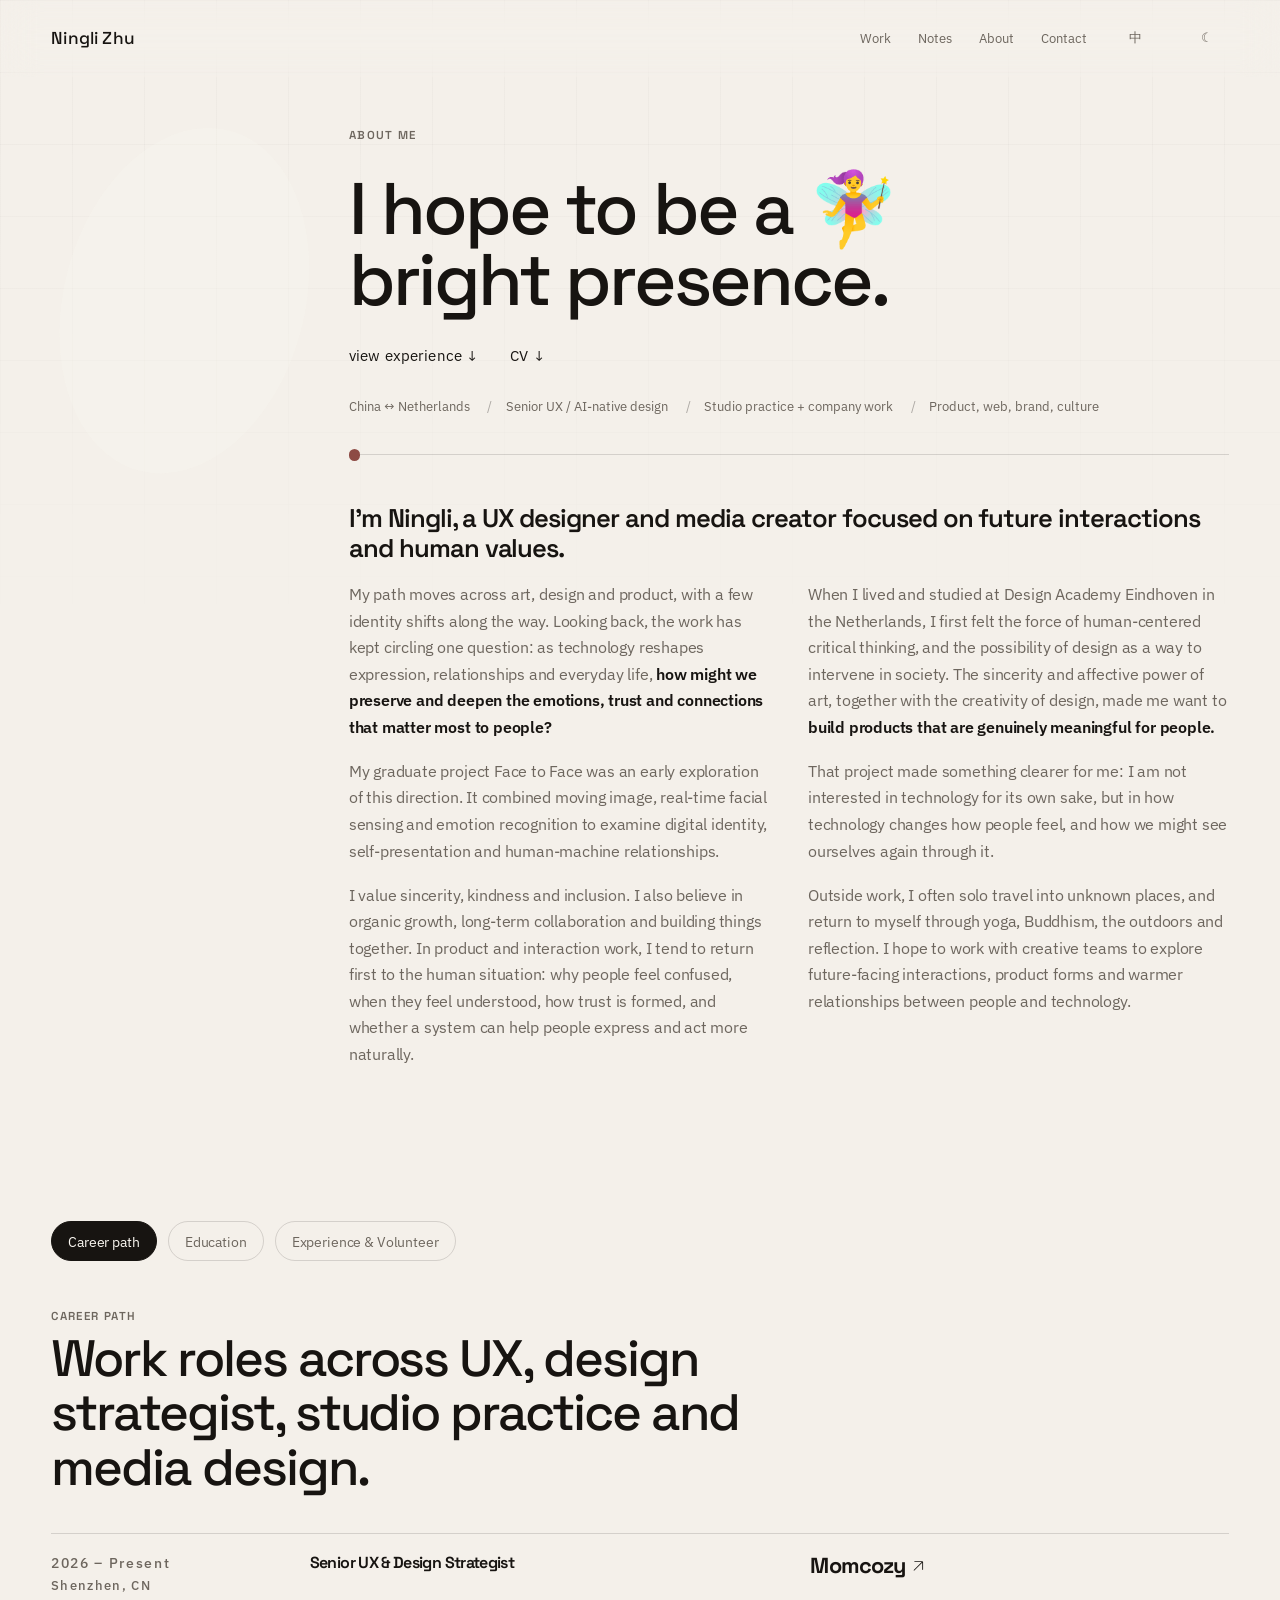
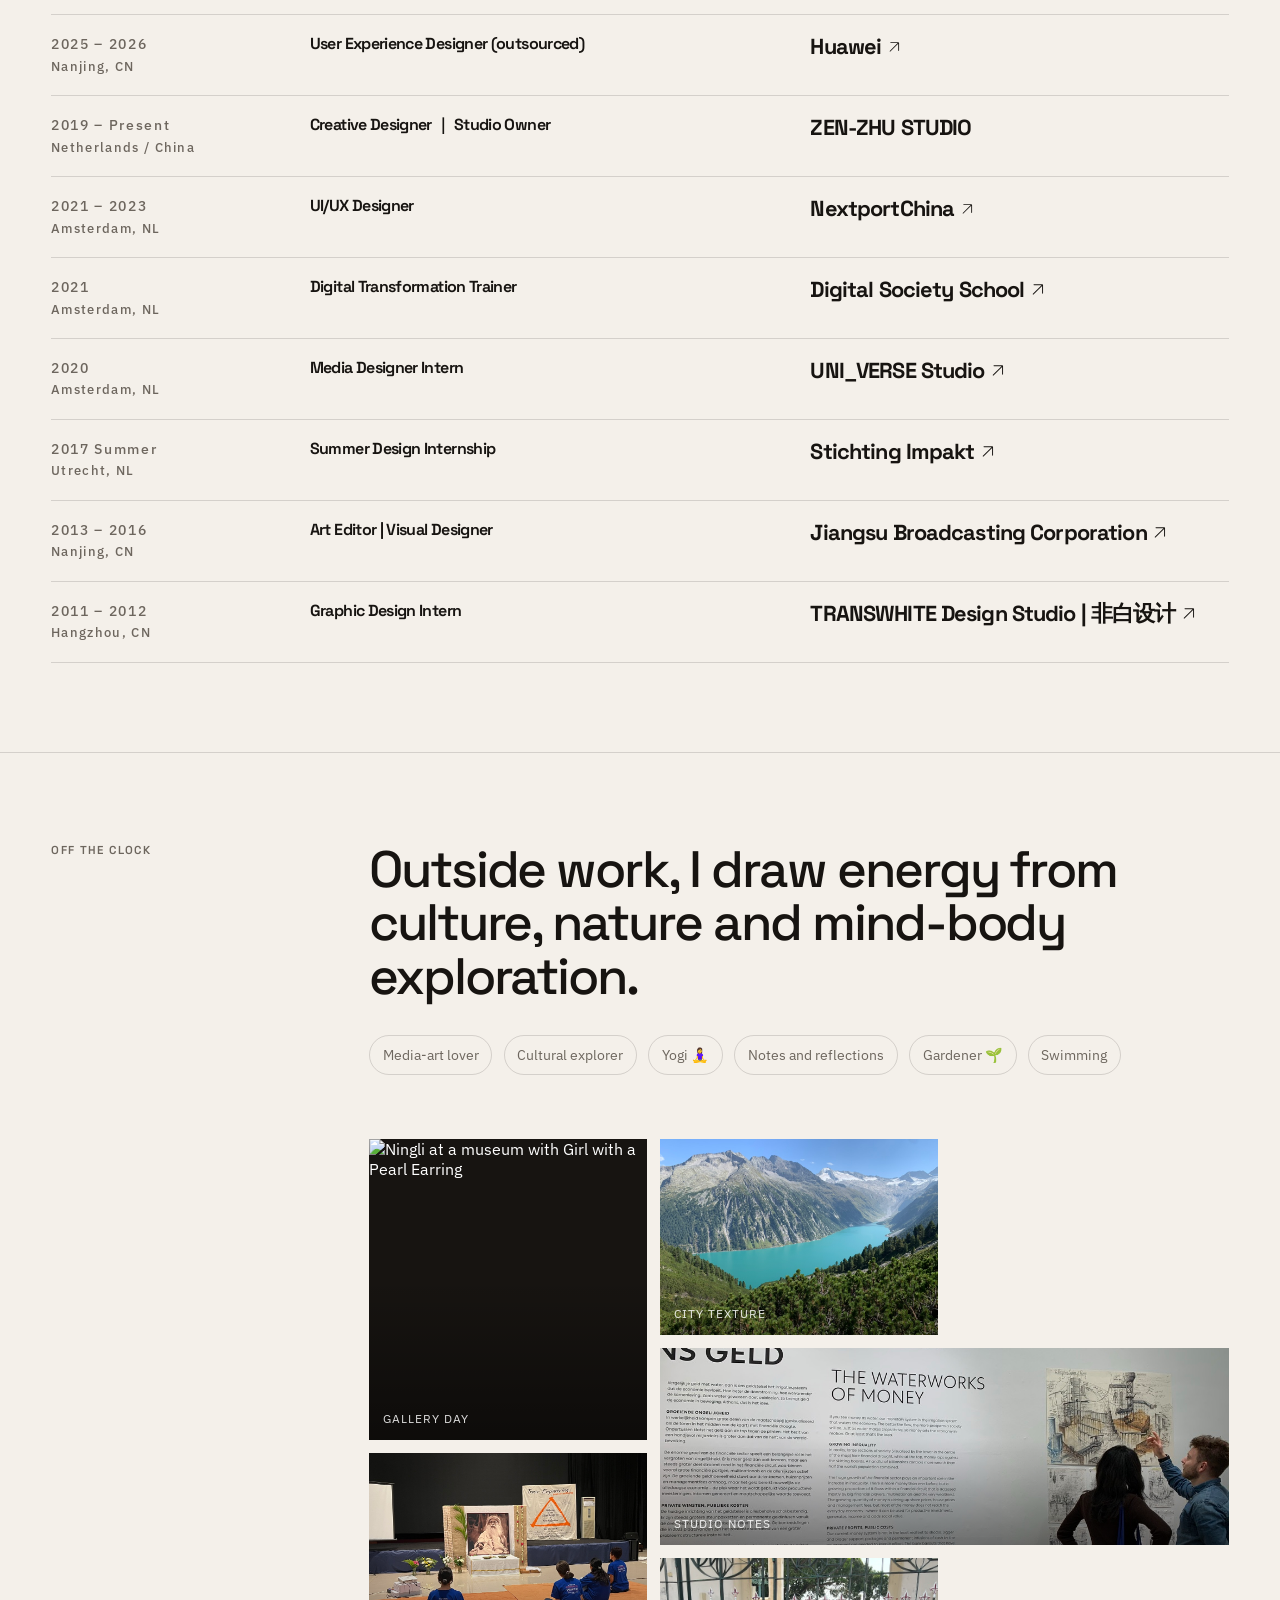
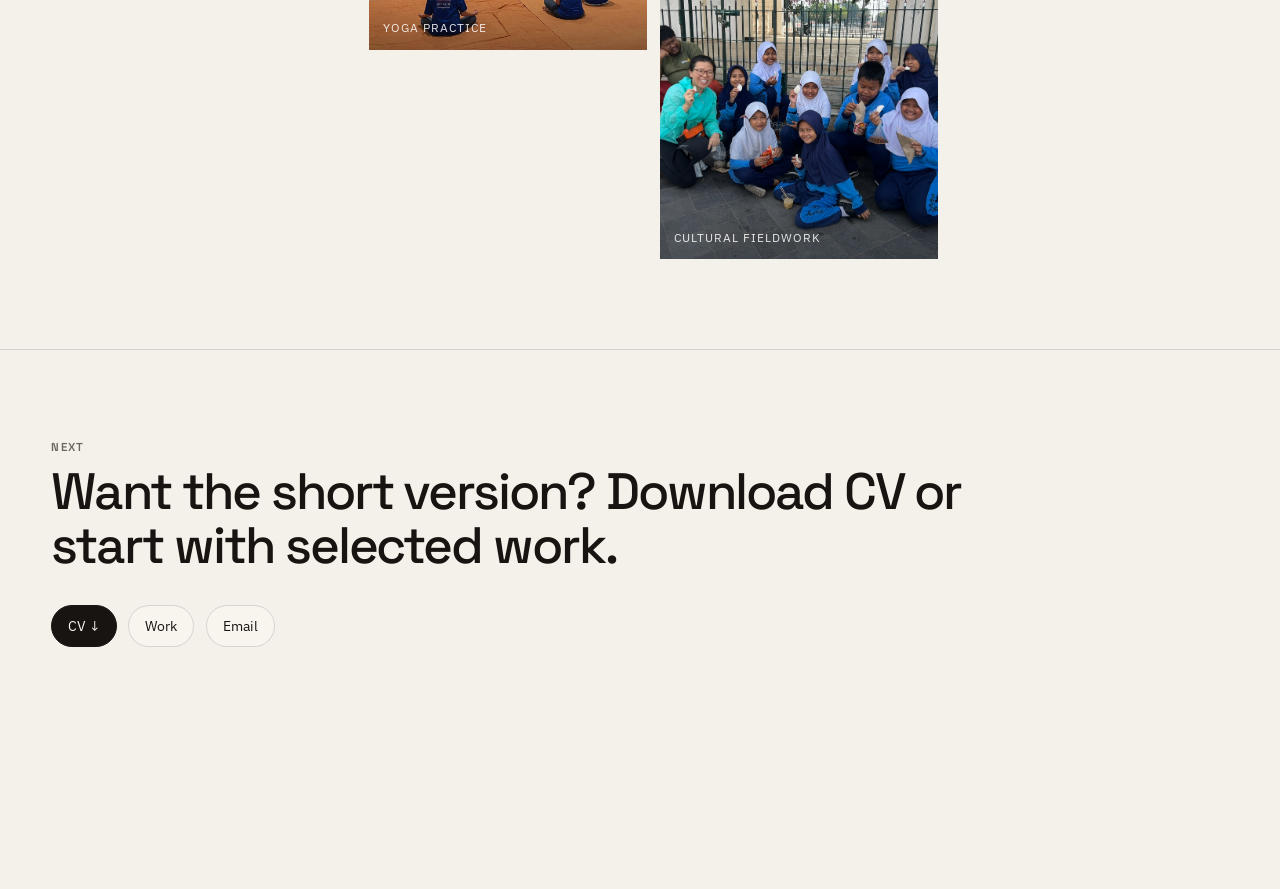
==== commit f72f749d: "Update portfolio previews and off-clock images" ====
--- a/prototype/about.html
+++ b/prototype/about.html
@@ -734,10 +734,26 @@
               />
               <span data-i18n="aboutPage.life1">Gallery day</span>
             </div>
-            <div class="life-tile">
+            <div class="life-tile image-tile">
+              <img
+                src="./assets/about/offclock-mountain-lake.jpg"
+                alt="Mountain lake view from an alpine trail"
+                width="1024"
+                height="768"
+                loading="lazy"
+                decoding="async"
+              />
               <span data-i18n="aboutPage.life2">City texture</span>
             </div>
-            <div class="life-tile wide">
+            <div class="life-tile wide image-tile">
+              <img
+                src="./assets/about/offclock-waterworks-exhibition.jpg"
+                alt="Visitors reading The Waterworks of Money exhibition wall"
+                width="1024"
+                height="768"
+                loading="lazy"
+                decoding="async"
+              />
               <span data-i18n="aboutPage.life3">Studio notes</span>
             </div>
             <div class="life-tile image-tile">
--- a/prototype/styles.css
+++ b/prototype/styles.css
@@ -731,6 +731,7 @@
   padding-block: clamp(1.15rem, 2.4vw, 1.8rem);
   border-top: 1px solid var(--line);
   border-bottom: 1px solid var(--line);
+  background: #fbf8f2;
 }
 
 .radar-layout {
@@ -816,25 +817,21 @@
   gap: 0.5rem;
   align-items: center;
   min-width: max-content;
-  min-height: 44px;
-  padding: 0.72rem 0.82rem;
-  border: 1px solid var(--soft-line);
-  border-radius: 8px;
-  background: rgba(251, 248, 242, 0.52);
+  min-height: 32px;
+  padding: 0.42rem 0.55rem;
+  border: 0;
+  background: transparent;
 }
 
 a.radar-person {
   transition:
     opacity 180ms var(--ease),
-    color 180ms var(--ease),
-    border-color 180ms var(--ease),
-    background 180ms var(--ease);
+    color 180ms var(--ease);
 }
 
 a.radar-person:hover,
 a.radar-person:focus-visible {
-  border-color: rgba(23, 20, 17, 0.24);
-  background: rgba(251, 248, 242, 0.82);
+  color: var(--ink);
   opacity: 1;
   outline: none;
 }
@@ -859,11 +856,10 @@
   display: inline-grid;
   flex: 0 0 auto;
   place-items: center;
-  min-width: 44px;
-  min-height: 44px;
-  border: 1px solid var(--soft-line);
-  border-radius: 8px;
-  background: rgba(251, 248, 242, 0.42);
+  min-width: 32px;
+  min-height: 32px;
+  border: 0;
+  background: transparent;
   color: var(--muted);
   font-family: var(--font-heading);
   font-size: 1rem;
@@ -872,13 +868,12 @@
 
 body[data-theme="dark"] .radar-person,
 body[data-theme="dark"] .radar-more {
-  background: rgba(244, 239, 230, 0.04);
+  background: transparent;
 }
 
 body[data-theme="dark"] a.radar-person:hover,
 body[data-theme="dark"] a.radar-person:focus-visible {
-  border-color: rgba(244, 239, 230, 0.28);
-  background: rgba(244, 239, 230, 0.08);
+  color: var(--ink);
 }
 
 @media (prefers-reduced-motion: reduce) {
@@ -988,8 +983,9 @@
   padding: clamp(1rem, 2.3vw, 1.6rem);
   border-top: 1px solid rgba(23, 20, 17, 0.12);
   background: rgba(244, 240, 234, 0.84);
-  opacity: 1;
-  transform: translateY(0);
+  opacity: 0;
+  pointer-events: none;
+  transform: translateY(102%);
   transition:
     opacity 220ms var(--ease),
     transform 220ms var(--ease);
@@ -1003,6 +999,7 @@
 .featured-card:hover .featured-info,
 .featured-card:focus-visible .featured-info {
   opacity: 1;
+  pointer-events: auto;
   transform: translateY(0);
 }
 
@@ -1128,6 +1125,10 @@
   font-size: 0.78rem;
 }
 
+.filter-summary[hidden] {
+  display: none;
+}
+
 .work-grid {
   display: grid;
   grid-template-columns: repeat(6, 1fr);
@@ -1213,28 +1214,24 @@
   position: relative;
   display: grid;
   place-items: center;
-  min-height: 290px;
+  width: 100%;
+  aspect-ratio: 4 / 3;
+  min-height: 0;
   overflow: hidden;
-  border: 1px solid var(--line);
   border-radius: var(--radius-media);
   background: var(--project-surface);
 }
 
 .project-card.large .project-visual {
-  min-height: clamp(420px, 34vw, 620px);
+  aspect-ratio: 4 / 3;
 }
 
 .project-card.medium .project-visual {
-  min-height: clamp(320px, 27vw, 440px);
+  aspect-ratio: 4 / 3;
 }
 
 .project-visual::before {
-  position: absolute;
-  inset: clamp(1rem, 2.2vw, 1.65rem);
-  content: "";
-  border-top: 1px solid rgba(23, 20, 17, 0.16);
-  border-bottom: 1px solid rgba(23, 20, 17, 0.12);
-  opacity: 0.52;
+  display: none;
 }
 
 .project-visual::after {
@@ -1258,56 +1255,12 @@
     opacity 280ms var(--ease);
 }
 
-.project-cover-head,
-.project-cover-evidence {
-  display: flex;
-  flex-wrap: wrap;
-  gap: 0.45rem;
-  align-items: center;
-}
-
-.project-cover-head {
-  justify-content: space-between;
-  color: rgba(23, 20, 17, 0.62);
-  font-family: var(--font-body);
-  font-size: clamp(0.68rem, 0.82vw, 0.78rem);
-  font-weight: 600;
-  letter-spacing: 0.12em;
-  text-transform: uppercase;
-}
-
-.image-placeholder strong {
-  max-width: 82%;
-  color: rgba(23, 20, 17, 0.78);
-  font-family: var(--font-heading);
-  font-size: clamp(1.35rem, 2.3vw, 2.7rem);
-  font-weight: 600;
-  letter-spacing: -0.04em;
-  line-height: 1.04;
-}
-
-.project-cover-evidence span {
-  padding: 0.42rem 0.54rem;
-  border: 1px solid rgba(23, 20, 17, 0.16);
-  border-radius: var(--radius-small);
-  color: rgba(23, 20, 17, 0.68);
-  font-size: 0.72rem;
-  font-weight: 600;
-  line-height: 1;
-}
-
 body[data-theme="dark"] .image-placeholder {
   background: transparent;
 }
 
 body[data-theme="dark"] .project-visual::before {
-  border-color: rgba(23, 20, 17, 0.16);
-}
-
-body[data-theme="dark"] .project-cover-head,
-body[data-theme="dark"] .image-placeholder strong,
-body[data-theme="dark"] .project-cover-evidence span {
-  color: rgba(23, 20, 17, 0.72);
+  display: none;
 }
 
 .project-content {
@@ -1322,12 +1275,18 @@
 }
 
 .project-title {
+  display: -webkit-box;
   max-width: 92%;
+  min-height: 2.16em;
+  overflow: hidden;
   font-family: var(--font-heading);
   font-size: clamp(1.65rem, 2.7vw, 3.4rem);
   font-weight: 500;
   letter-spacing: -0.04em;
   line-height: 1.04;
+  text-overflow: ellipsis;
+  -webkit-box-orient: vertical;
+  -webkit-line-clamp: 2;
 }
 
 body[data-language="en"] .project-title {
@@ -1353,32 +1312,17 @@
 }
 
 .project-desc {
+  display: -webkit-box;
   max-width: 620px;
+  min-height: 2.96em;
   margin-top: 0.7rem;
+  overflow: hidden;
   color: var(--muted);
   font-size: clamp(0.92rem, 1.1vw, 1.08rem);
   line-height: 1.48;
-}
-
-.project-evidence {
-  display: flex;
-  flex-wrap: wrap;
-  gap: 0.45rem;
-  margin-top: 0.88rem;
-}
-
-.project-evidence span {
-  padding: 0.44rem 0.56rem;
-  border: 1px solid var(--soft-line);
-  border-radius: var(--radius-small);
-  color: var(--ink);
-  font-size: 0.75rem;
-  font-weight: 600;
-  line-height: 1;
-}
-
-body[data-theme="dark"] .project-evidence span {
-  color: var(--ink);
+  text-overflow: ellipsis;
+  -webkit-box-orient: vertical;
+  -webkit-line-clamp: 2;
 }
 
 .project-tags {
@@ -1813,6 +1757,14 @@
   font-size: clamp(2.7rem, 5.3vw, 6.1rem);
 }
 
+.notes-hero-copy h1 span {
+  display: block;
+}
+
+.notes-hero-copy h1 span + span {
+  margin-top: 0.18em;
+}
+
 .notes-hero-copy > p:not(.eyebrow) {
   max-width: 700px;
   margin-top: 1.35rem;
@@ -2659,16 +2611,27 @@
 .about-signal-grid {
   display: flex;
   flex-wrap: wrap;
-  gap: 0.65rem;
+  gap: 0.32rem 0.85rem;
   border: 0;
 }
 
 .about-signal-grid div {
+  position: relative;
   min-height: 0;
-  padding: 0.52rem 0.82rem;
-  border: 1px solid var(--line);
-  border-radius: 999px;
-  background: rgba(251, 248, 242, 0.34);
+  padding: 0;
+  border: 0;
+  background: transparent;
+}
+
+.about-signal-grid div:not(:last-child)::after {
+  margin-left: 0.85rem;
+  color: rgba(23, 20, 17, 0.32);
+  content: "/";
+  font-size: 0.82rem;
+}
+
+body[data-theme="dark"] .about-signal-grid div:not(:last-child)::after {
+  color: rgba(244, 239, 230, 0.3);
 }
 
 .about-signal-grid span {
@@ -2683,13 +2646,14 @@
 }
 
 .about-signal-grid p {
+  display: inline;
   margin: 0;
   color: var(--muted);
   font-family: var(--font-body);
-  font-size: clamp(0.86rem, 1vw, 0.98rem);
+  font-size: clamp(0.82rem, 0.95vw, 0.92rem);
   font-weight: 400;
-  letter-spacing: -0.012em;
-  line-height: 1.1;
+  letter-spacing: 0;
+  line-height: 1.35;
 }
 
 .about-records {
@@ -3440,11 +3404,12 @@
   .project-card.large .project-visual,
   .project-card.medium .project-visual,
   .project-visual {
-    min-height: 300px;
+    aspect-ratio: 4 / 3;
+    min-height: 0;
   }
 
   .project-card.large .project-visual {
-    min-height: 330px;
+    min-height: 0;
   }
 
   .project-panel {
@@ -3507,6 +3472,33 @@
     grid-template-columns: 1fr;
   }
 
+  .capability-section {
+    grid-template-columns: repeat(2, minmax(0, 1fr));
+    gap: 0.5rem;
+    padding-block: 0.75rem 1.2rem;
+  }
+
+  .capability-card {
+    min-height: 112px;
+    padding: 0.78rem;
+  }
+
+  .capability-card h2 {
+    margin-top: 1rem;
+    font-size: clamp(1rem, 5vw, 1.28rem);
+    line-height: 1.08;
+  }
+
+  .capability-card p {
+    margin-top: 0.42rem;
+    font-size: 0.78rem;
+    line-height: 1.38;
+  }
+
+  .capability-card span {
+    font-size: 0.68rem;
+  }
+
   .industry-radar {
     padding-block: 1.35rem;
   }
@@ -3548,7 +3540,7 @@
   .project-card.large .project-visual,
   .project-card.medium .project-visual,
   .project-visual {
-    min-height: 255px;
+    min-height: 0;
   }
 
   .project-empty {
@@ -3560,7 +3552,24 @@
   }
 
   .notes-hero-copy h1 {
-    font-size: clamp(2.4rem, 13vw, 4.6rem);
+    font-size: clamp(3.45rem, 16vw, 5.15rem);
+  }
+
+  .notes-hero-copy h1 span + span {
+    max-width: 21rem;
+    margin-top: 0.75rem;
+    font-size: clamp(1.42rem, 6.2vw, 2rem);
+    letter-spacing: -0.02em;
+    line-height: 1.12;
+  }
+
+  body[data-language="zh"] .notes-hero-copy h1 {
+    font-size: clamp(3rem, 13vw, 4.35rem);
+  }
+
+  body[data-language="zh"] .notes-hero-copy h1 span + span {
+    font-size: clamp(1.35rem, 5.8vw, 1.9rem);
+    line-height: 1.18;
   }
 
   .notes-constellation,
@@ -3629,6 +3638,7 @@
 
   .featured-info {
     grid-template-columns: 1fr;
+    display: none;
   }
 
   .filter-row {
@@ -3664,16 +3674,33 @@
     flex: 0 0 auto;
   }
 
+  .work-grid {
+    grid-auto-columns: minmax(82vw, 1fr);
+    grid-auto-flow: column;
+    grid-template-columns: none;
+    gap: 1rem;
+    margin-inline: -0.25rem;
+    overflow-x: auto;
+    padding: 0 0.25rem 0.4rem;
+    scroll-snap-type: inline mandatory;
+    scrollbar-width: none;
+  }
+
+  .work-grid::-webkit-scrollbar {
+    display: none;
+  }
+
   .project-card,
   .project-card.large,
   .project-card.medium {
-    grid-column: span 1;
+    grid-column: auto;
+    scroll-snap-align: start;
   }
 
   .project-card.large .project-visual,
   .project-card.medium .project-visual,
   .project-visual {
-    min-height: 260px;
+    min-height: 0;
   }
 
   .project-title,
@@ -3688,8 +3715,25 @@
     line-height: 1.16;
   }
 
+  .project-desc {
+    display: none;
+  }
+
+  .project-tags {
+    margin-top: 0.72rem;
+  }
+
   .about-signal-grid {
-    grid-template-columns: 1fr;
+    gap: 0.26rem 0.62rem;
+  }
+
+  .about-signal-grid div:not(:last-child)::after {
+    margin-left: 0.62rem;
+    font-size: 0.78rem;
+  }
+
+  .about-signal-grid p {
+    font-size: 0.82rem;
   }
 
   .path-table article,
@@ -4471,22 +4515,12 @@
   .project-card.large .project-visual,
   .project-card.medium .project-visual,
   .project-visual {
-    min-height: 228px;
+    min-height: 0;
   }
 
   .image-placeholder {
     width: 84%;
     height: 70%;
-  }
-
-  .image-placeholder strong {
-    max-width: 92%;
-    font-size: clamp(1.18rem, 6.2vw, 1.85rem);
-  }
-
-  .project-cover-head,
-  .project-cover-evidence span {
-    font-size: 0.66rem;
   }
 
   .contact-section {
@@ -4815,7 +4849,6 @@
 body[data-language="zh"] .nav a,
 body[data-language="zh"] .button,
 body[data-language="zh"] .filter-chip,
-body[data-language="zh"] .project-evidence span,
 body[data-language="zh"] .project-tags span,
 body[data-language="zh"] .footer-identity,
 body[data-language="zh"] .footer-links,
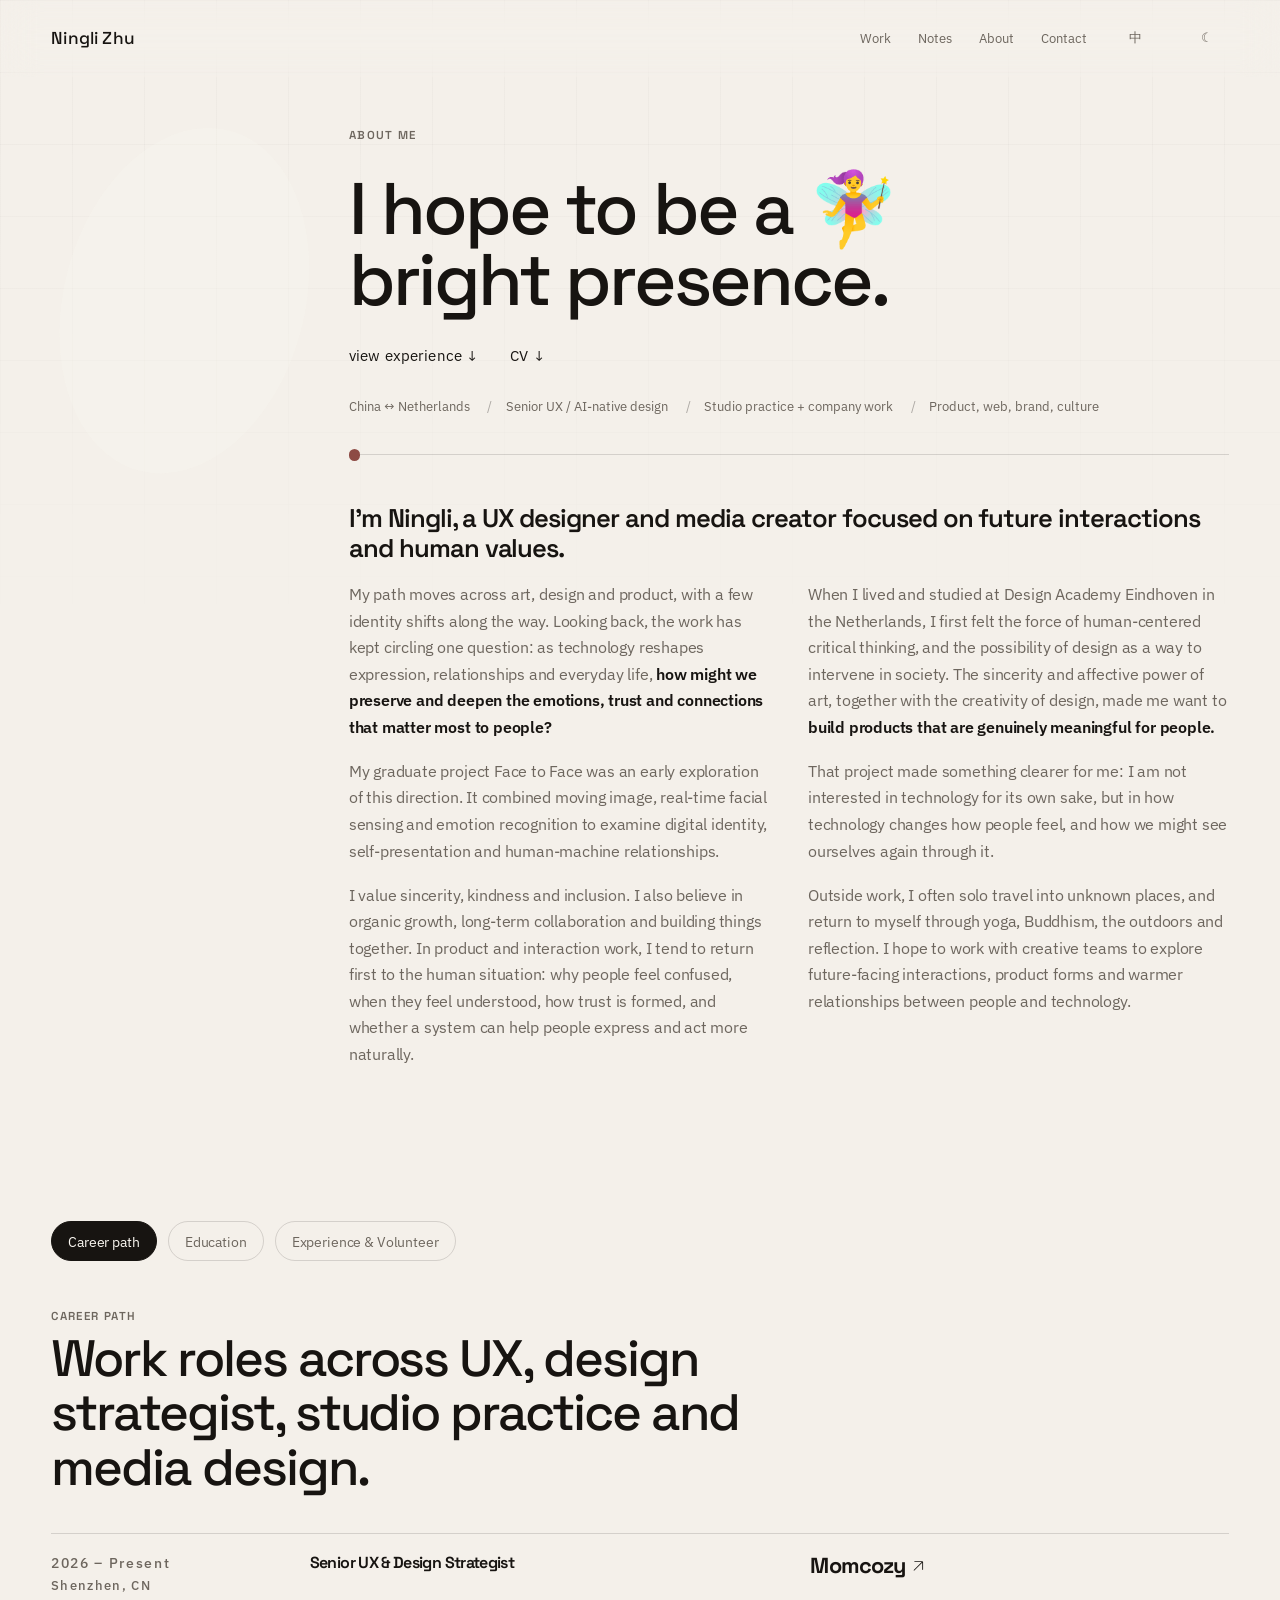
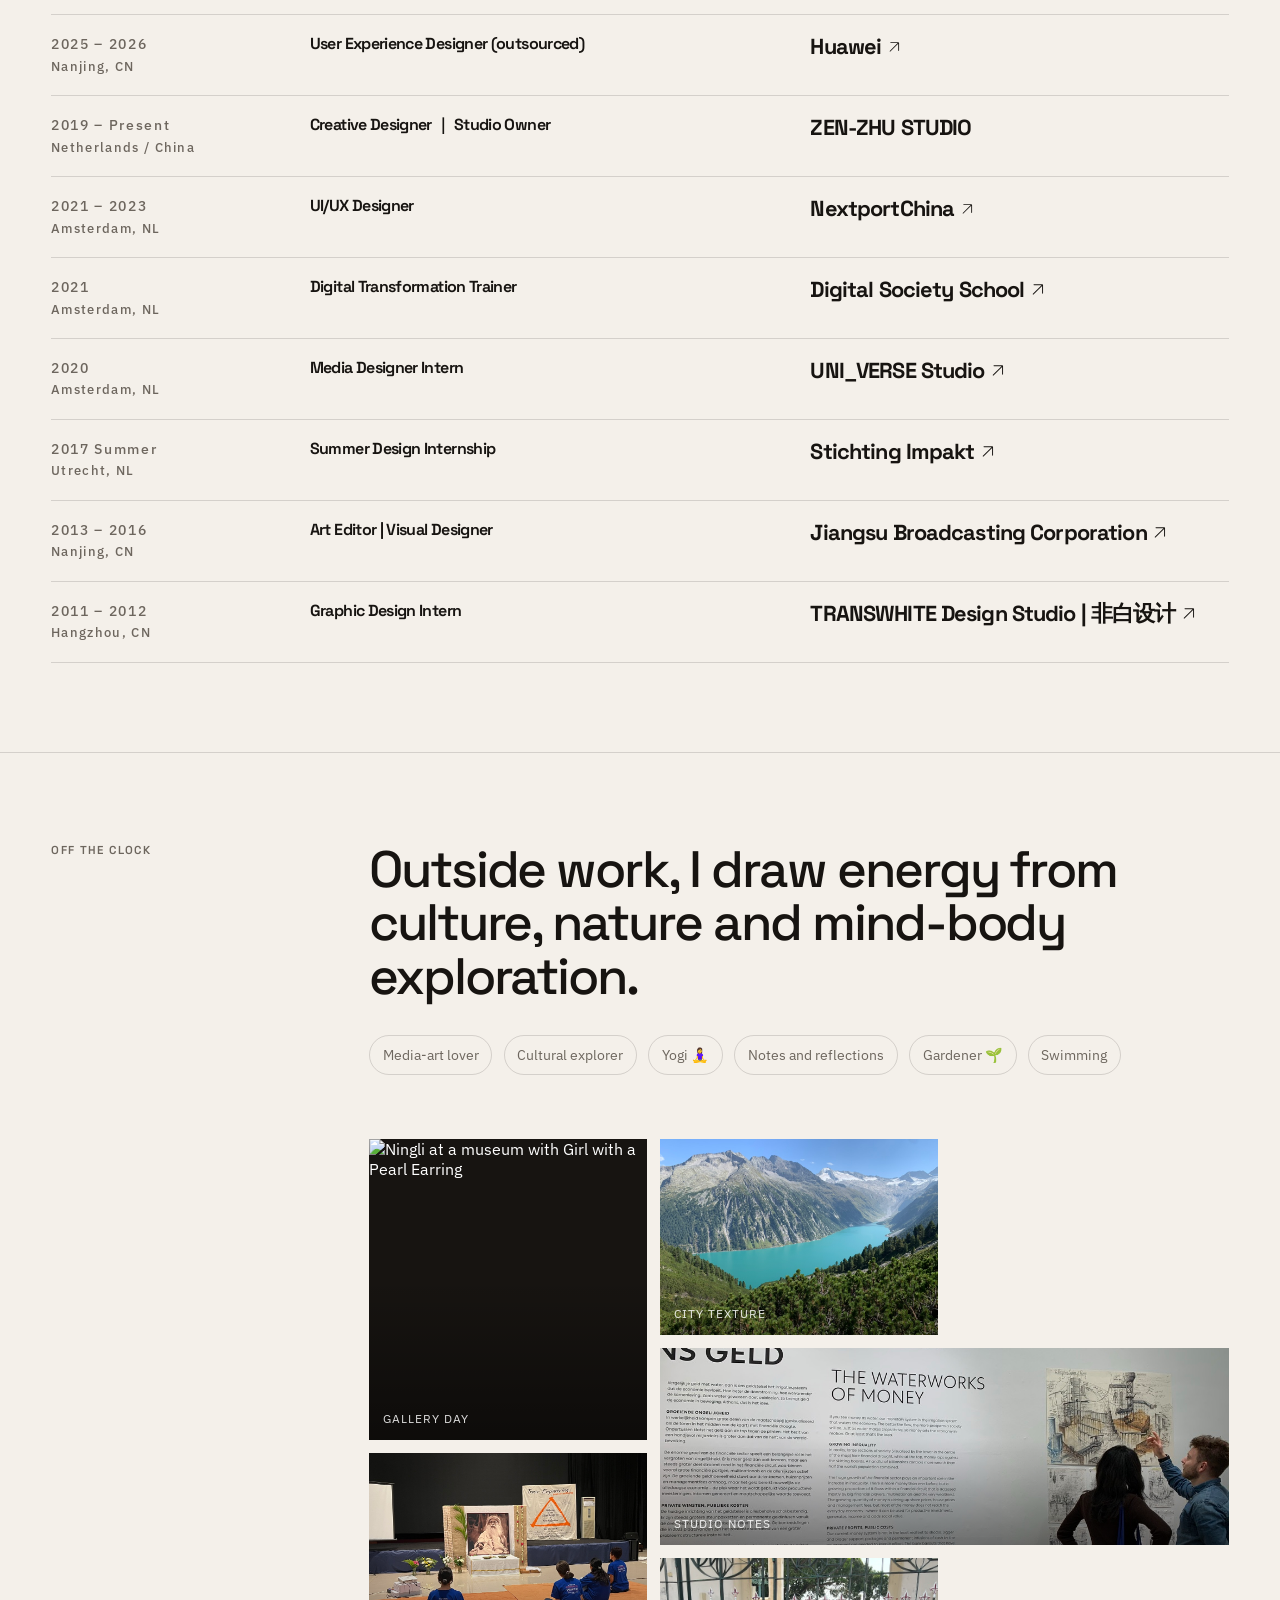
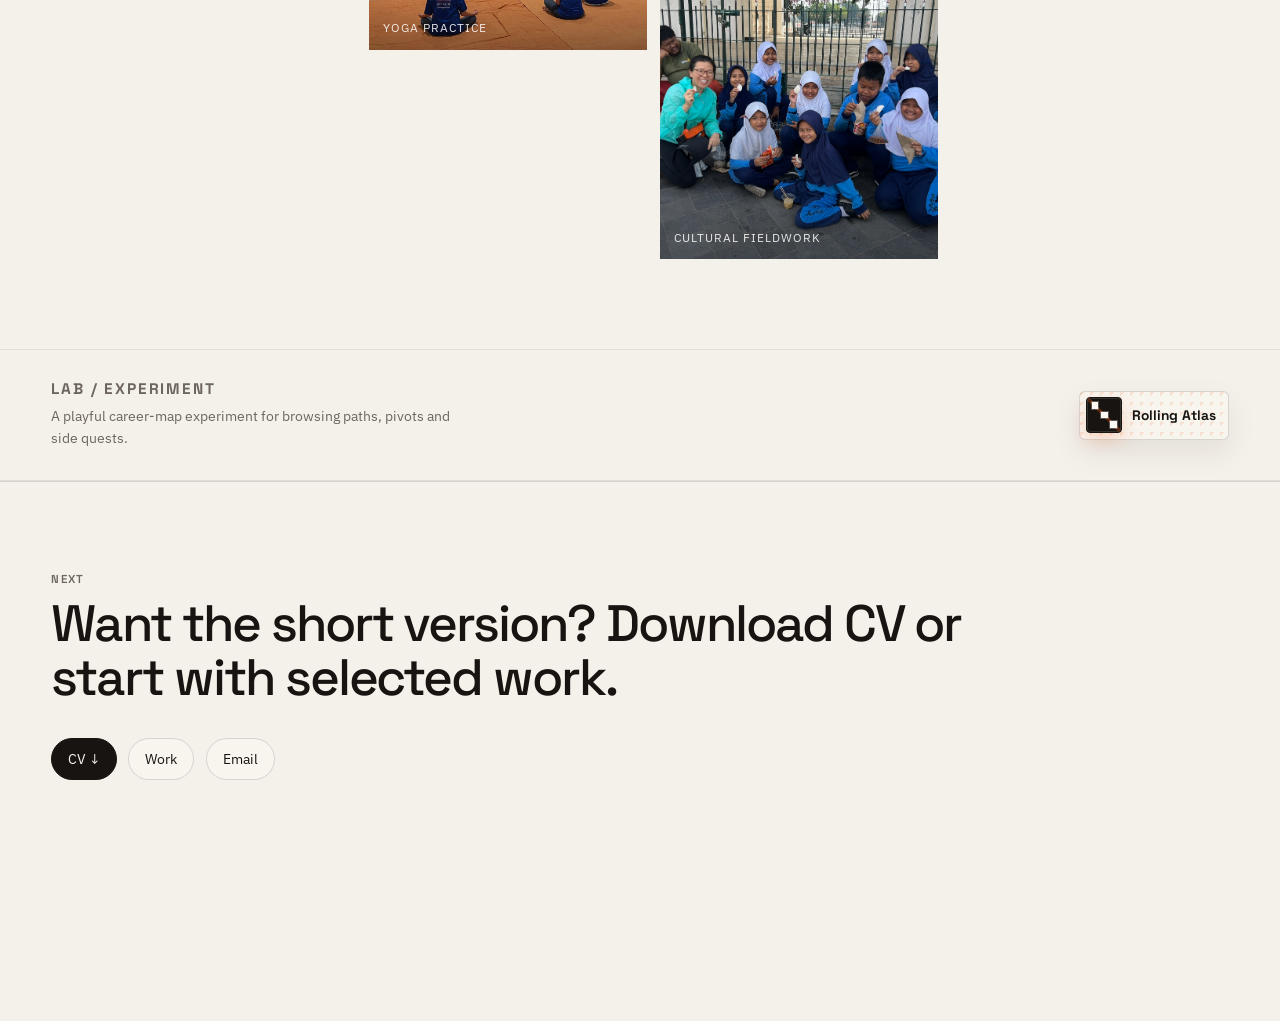
==== commit 9f365c1c: "Refine homepage narrative and archive update" ====
--- a/prototype/about.html
+++ b/prototype/about.html
@@ -17,7 +17,7 @@
       rel="stylesheet"
       href="https://fonts.googleapis.com/css2?family=IBM+Plex+Sans:wght@300;400;500;600;700&family=Space+Grotesk:wght@400;500;600;700&display=swap"
     />
-    <link rel="stylesheet" href="./styles.css" />
+    <link rel="stylesheet" href="./styles.css?v=20260926-home-subtraction" />
   </head>
   <body>
     <header class="site-header" data-header>
@@ -780,6 +780,40 @@
             </div>
           </div>
         </div>
+      </section>
+
+      <section
+        class="section rolling-atlas-entry about-lab-entry"
+        aria-labelledby="rolling-atlas-title"
+      >
+        <div>
+          <h2 id="rolling-atlas-title" data-i18n="atlasEntry.heading">
+            Lab / Experiment
+          </h2>
+          <p class="about-lab-copy" data-i18n="atlasEntry.copy">
+            A playful career-map experiment for browsing paths, pivots and side quests.
+          </p>
+        </div>
+        <a
+          class="rolling-atlas-link"
+          href="./career-atlas-preview.html"
+          aria-label="Open Rolling Atlas, a small career-map experiment"
+        >
+          <span class="rolling-atlas-die" aria-hidden="true">
+            <span></span>
+            <span></span>
+            <span></span>
+            <span></span>
+            <span></span>
+            <span></span>
+            <span></span>
+            <span></span>
+            <span></span>
+          </span>
+          <span class="rolling-atlas-name" data-i18n="atlasEntry.title">
+            Rolling Atlas
+          </span>
+        </a>
       </section>
 
       <section class="section contact-section about-contact" id="cv">
--- a/prototype/styles.css
+++ b/prototype/styles.css
@@ -103,41 +103,6 @@
   -webkit-tap-highlight-color: transparent;
 }
 
-.notify-bar {
-  display: flex;
-  align-items: center;
-  justify-content: center;
-  gap: 0.58rem;
-  min-height: 42px;
-  padding: 0.62rem clamp(1.25rem, 4vw, 4.5rem);
-  border-bottom: 1px solid color-mix(in srgb, var(--color-attention-panel) 54%, var(--ink));
-  background: var(--color-attention-panel);
-  color: var(--color-attention-panel-ink);
-  font-family: var(--font-heading);
-  font-size: 0.82rem;
-  font-weight: 700;
-  line-height: 1.35;
-  text-align: center;
-  box-shadow: 0 8px 24px rgba(var(--color-attention-rgb), 0.18);
-}
-
-.notify-bar p {
-  margin: 0;
-}
-
-.notify-dot {
-  flex: 0 0 auto;
-  width: 0.42rem;
-  height: 0.42rem;
-  border-radius: var(--radius-round);
-  background: var(--color-attention-panel-ink);
-  box-shadow: 0 0 0 0.28rem rgba(23, 20, 17, 0.16);
-}
-
-body[data-theme="dark"] .notify-bar {
-  border-bottom-color: rgba(var(--color-attention-rgb), 0.36);
-  box-shadow: 0 8px 24px rgba(0, 0, 0, 0.28);
-}
 
 .site-header {
   position: sticky;
@@ -442,37 +407,12 @@
 }
 
 .hero-title {
-  display: grid;
-  gap: 0.08em;
-}
-
-.hero-title-static {
-  display: block;
-  font-weight: 400;
-}
-
-.hero-title-rotator {
-  display: block;
-  min-height: 1.04em;
-  color: var(--ink);
-  font-weight: 700;
-  transition:
-    opacity 260ms var(--ease),
-    transform 260ms var(--ease),
-    filter 260ms var(--ease);
-}
-
-.hero-title-rotator.is-changing {
-  opacity: 0;
-  transform: translateY(0.18em);
-  filter: blur(4px);
+  max-width: 16ch;
+  font-size: clamp(2.6rem, 5vw, 5.8rem);
+  text-wrap: balance;
 }
 
 @media (prefers-reduced-motion: reduce) {
-  .hero-title-rotator {
-    transition: none;
-  }
-
   .bright-presence:hover::after,
   .bright-presence:focus-visible::after {
     animation: none;
@@ -576,56 +516,32 @@
 }
 
 .capability-section {
-  display: grid;
-  grid-template-columns: repeat(4, 1fr);
-  gap: 1px;
-  padding-top: 0;
-}
-
-.capability-card {
-  min-height: 220px;
-  padding: 1.25rem;
-  border: 1px solid var(--soft-line);
-  background: rgba(251, 248, 242, 0.38);
-  transition:
-    transform 220ms var(--ease),
-    background 220ms var(--ease),
-    border-color 220ms var(--ease);
-}
-
-body[data-theme="dark"] .capability-card {
-  background: rgba(244, 239, 230, 0.04);
-}
-
-.capability-card:hover {
-  transform: translateY(-4px);
-  border-color: rgba(23, 20, 17, 0.22);
-  background: rgba(251, 248, 242, 0.74);
-}
-
-body[data-theme="dark"] .capability-card:hover {
-  border-color: rgba(244, 239, 230, 0.22);
-  background: rgba(244, 239, 230, 0.08);
-}
-
-.capability-card span {
-  color: var(--muted);
-  font-size: 0.72rem;
-}
-
-.capability-card h2 {
-  margin-top: 3.6rem;
+  padding-block: 0 clamp(2rem, 4vw, 3.5rem);
+}
+
+.capability-strip {
+  display: grid;
+  grid-template-columns: repeat(4, minmax(0, 1fr));
+  border-top: 1px solid var(--line);
+  border-bottom: 1px solid var(--line);
+}
+
+.capability-item {
+  display: flex;
+  align-items: center;
+  min-height: 64px;
+  padding: 0.9rem 1.15rem;
+  border-right: 1px solid var(--line);
+  color: var(--ink);
   font-family: var(--font-heading);
-  font-size: clamp(1.35rem, 2.2vw, 2.2rem);
-  font-weight: 500;
-  letter-spacing: -0.04em;
-}
-
-.capability-card p {
-  margin-top: 0.9rem;
-  color: var(--muted);
-  font-size: 0.9rem;
-  line-height: 1.45;
+  font-size: clamp(0.78rem, 0.95vw, 0.9rem);
+  font-weight: 600;
+  letter-spacing: 0.035em;
+  line-height: 1.25;
+}
+
+.capability-item:last-child {
+  border-right: 0;
 }
 
 .rolling-atlas-entry {
@@ -690,7 +606,7 @@
     linear-gradient(45deg, transparent 46%, rgba(var(--color-attention-rgb), 0.28) 46% 54%, transparent 54%),
     var(--ink);
   box-shadow:
-    4px 4px 0 color-mix(in srgb, var(--color-attention) 42%, transparent),
+    0 8px 18px rgba(var(--color-attention-rgb), 0.18),
     inset 0 0 0 1px rgba(251, 248, 242, 0.12);
 }
 
@@ -727,11 +643,23 @@
   background: var(--bg);
 }
 
+.about-lab-entry > div {
+  display: grid;
+  gap: 0.55rem;
+}
+
+.about-lab-copy {
+  max-width: 52ch;
+  color: var(--muted);
+  font-size: 0.9rem;
+  line-height: 1.55;
+}
+
 .industry-radar {
   padding-block: clamp(1.15rem, 2.4vw, 1.8rem);
   border-top: 1px solid var(--line);
   border-bottom: 1px solid var(--line);
-  background: #fbf8f2;
+  background: var(--panel);
 }
 
 .radar-layout {
@@ -880,148 +808,6 @@
   .radar-track {
     animation: none;
   }
-}
-
-.featured-work {
-  display: grid;
-  gap: 1rem;
-  margin-bottom: clamp(3rem, 7vw, 6rem);
-}
-
-.featured-work-head {
-  display: flex;
-  align-items: end;
-  justify-content: space-between;
-  gap: 1rem;
-}
-
-.featured-work-head > p:not(.eyebrow) {
-  max-width: 320px;
-  color: var(--muted);
-  font-size: 0.86rem;
-  line-height: 1.4;
-  text-align: right;
-}
-
-.featured-rail {
-  display: grid;
-  grid-auto-columns: minmax(78vw, 1120px);
-  grid-auto-flow: column;
-  gap: 0;
-  margin-inline: calc(clamp(1.25rem, 4vw, 4.5rem) * -1);
-  padding: 0 clamp(1.25rem, 4vw, 4.5rem) 0.7rem;
-  overflow-x: auto;
-  overscroll-behavior-x: contain;
-  scroll-snap-type: x mandatory;
-  scrollbar-width: none;
-}
-
-.featured-rail::-webkit-scrollbar {
-  display: none;
-}
-
-.featured-card {
-  position: relative;
-  display: block;
-  min-height: min(62vh, 660px);
-  border: 1px solid var(--line);
-  border-radius: 0;
-  background: rgba(251, 248, 242, 0.28);
-  cursor: pointer;
-  overflow: hidden;
-  scroll-snap-align: start;
-  transition:
-    border-color 220ms var(--ease),
-    transform 220ms var(--ease),
-    background 220ms var(--ease);
-}
-
-body[data-theme="dark"] .featured-card {
-  background: rgba(244, 239, 230, 0.045);
-}
-
-.featured-card:hover {
-  border-color: rgba(23, 20, 17, 0.28);
-}
-
-.featured-card:focus-visible {
-  outline: var(--focus-ring);
-  outline-offset: var(--focus-offset);
-}
-
-body[data-theme="dark"] .featured-card:hover {
-  border-color: rgba(244, 239, 230, 0.28);
-}
-
-.featured-image {
-  position: relative;
-  display: grid;
-  place-items: center;
-  height: min(62vh, 660px);
-  min-height: 420px;
-  padding: clamp(1.2rem, 3vw, 2.4rem);
-  background: var(--project-surface);
-}
-
-.featured-image .image-placeholder {
-  width: min(820px, 72%);
-  height: min(390px, 66%);
-  border-radius: 0;
-}
-
-.featured-card:hover .featured-image .image-placeholder {
-  transform: translate3d(0, -6px, 0) scale(1.025);
-}
-
-.featured-info {
-  position: absolute;
-  inset: auto 0 0;
-  display: grid;
-  grid-template-columns: minmax(80px, 0.18fr) minmax(240px, 0.45fr) 1fr;
-  gap: clamp(1rem, 2vw, 2rem);
-  align-items: start;
-  padding: clamp(1rem, 2.3vw, 1.6rem);
-  border-top: 1px solid rgba(23, 20, 17, 0.12);
-  background: rgba(244, 240, 234, 0.84);
-  opacity: 0;
-  pointer-events: none;
-  transform: translateY(102%);
-  transition:
-    opacity 220ms var(--ease),
-    transform 220ms var(--ease);
-}
-
-body[data-theme="dark"] .featured-info {
-  border-top-color: rgba(244, 239, 230, 0.14);
-  background: rgba(23, 21, 18, 0.84);
-}
-
-.featured-card:hover .featured-info,
-.featured-card:focus-visible .featured-info {
-  opacity: 1;
-  pointer-events: auto;
-  transform: translateY(0);
-}
-
-.featured-info span {
-  color: var(--muted);
-  font-size: 0.78rem;
-  letter-spacing: 0.08em;
-}
-
-.featured-info h3 {
-  font-family: var(--font-heading);
-  font-size: clamp(1.5rem, 2.4vw, 3rem);
-  font-weight: 500;
-  letter-spacing: -0.04em;
-  line-height: 1.02;
-}
-
-.featured-info p {
-  max-width: 520px;
-  color: var(--muted);
-  font-size: clamp(0.92rem, 1.1vw, 1.04rem);
-  line-height: 1.5;
 }
 
 .section-heading {
@@ -2385,11 +2171,28 @@
 }
 
 .about-preview p:not(.eyebrow) {
-  max-width: 740px;
-  margin-top: 1.4rem;
+  max-width: 680px;
+  margin-top: 1.2rem;
   color: var(--muted);
   font-size: 1rem;
   line-height: 1.65;
+}
+
+.about-preview-link {
+  display: inline-flex;
+  width: fit-content;
+  margin-top: 1.35rem;
+  padding-bottom: 0.18rem;
+  border-bottom: 1px solid var(--line);
+  font-family: var(--font-heading);
+  font-size: 0.88rem;
+  font-weight: 600;
+  transition: border-color 180ms var(--ease);
+}
+
+.about-preview-link:hover,
+.about-preview-link:focus-visible {
+  border-color: var(--ink);
 }
 
 .contact-section {
@@ -3356,7 +3159,6 @@
   }
 
   .meta-row,
-  .capability-section,
   .roadmap-grid {
     grid-template-columns: 1fr 1fr;
   }
@@ -3466,37 +3268,33 @@
   }
 
   .meta-row,
-  .capability-section,
   .roadmap-grid,
   .work-grid {
     grid-template-columns: 1fr;
   }
 
-  .capability-section {
+  .hero-title {
+    max-width: 15ch;
+    font-size: clamp(2.65rem, 12.5vw, 4.5rem);
+  }
+
+  .capability-strip {
     grid-template-columns: repeat(2, minmax(0, 1fr));
-    gap: 0.5rem;
-    padding-block: 0.75rem 1.2rem;
-  }
-
-  .capability-card {
-    min-height: 112px;
-    padding: 0.78rem;
-  }
-
-  .capability-card h2 {
-    margin-top: 1rem;
-    font-size: clamp(1rem, 5vw, 1.28rem);
-    line-height: 1.08;
-  }
-
-  .capability-card p {
-    margin-top: 0.42rem;
-    font-size: 0.78rem;
-    line-height: 1.38;
-  }
-
-  .capability-card span {
-    font-size: 0.68rem;
+  }
+
+  .capability-item {
+    min-height: 58px;
+    padding: 0.78rem 0.85rem;
+    border-bottom: 1px solid var(--line);
+    font-size: 0.76rem;
+  }
+
+  .capability-item:nth-child(2) {
+    border-right: 0;
+  }
+
+  .capability-item:nth-last-child(-n + 2) {
+    border-bottom: 0;
   }
 
   .industry-radar {
@@ -3609,37 +3407,6 @@
     border-radius: 24px;
   }
 
-  .featured-work-head {
-    display: grid;
-    align-items: start;
-  }
-
-  .featured-work-head > p:not(.eyebrow) {
-    text-align: left;
-  }
-
-  .featured-rail {
-    grid-auto-columns: minmax(84vw, 1fr);
-  }
-
-  .featured-card {
-    min-height: 340px;
-  }
-
-  .featured-image {
-    height: 340px;
-    min-height: 340px;
-  }
-
-  .featured-image .image-placeholder {
-    width: 82%;
-    height: 64%;
-  }
-
-  .featured-info {
-    grid-template-columns: 1fr;
-    display: none;
-  }
 
   .filter-row {
     position: relative;
@@ -4539,13 +4306,11 @@
   }
 
   .project-card:hover,
-  .project-card.active,
-  .featured-card:hover {
+  .project-card.active {
     transform: none;
   }
 
-  .project-card:hover .image-placeholder,
-  .featured-card:hover .featured-image .image-placeholder {
+  .project-card:hover .image-placeholder {
     transform: none;
     opacity: 1;
   }
@@ -4797,9 +4562,7 @@
 body[data-language="zh"] h2,
 body[data-language="zh"] h3,
 body[data-language="zh"] .brand span,
-body[data-language="zh"] .hero-title-rotator,
 body[data-language="zh"] .project-title,
-body[data-language="zh"] .featured-info h3,
 body[data-language="zh"] .section-heading h2,
 body[data-language="zh"] .radar-heading h2,
 body[data-language="zh"] .about-preview h2,
@@ -4859,10 +4622,6 @@
 }
 
 .button:hover,
-.capability-card:hover,
-.featured-card:hover,
-.featured-card:focus-visible,
-.featured-card:hover .featured-image .image-placeholder,
 .project-card:hover,
 .project-card.active,
 .project-card:hover .image-placeholder,
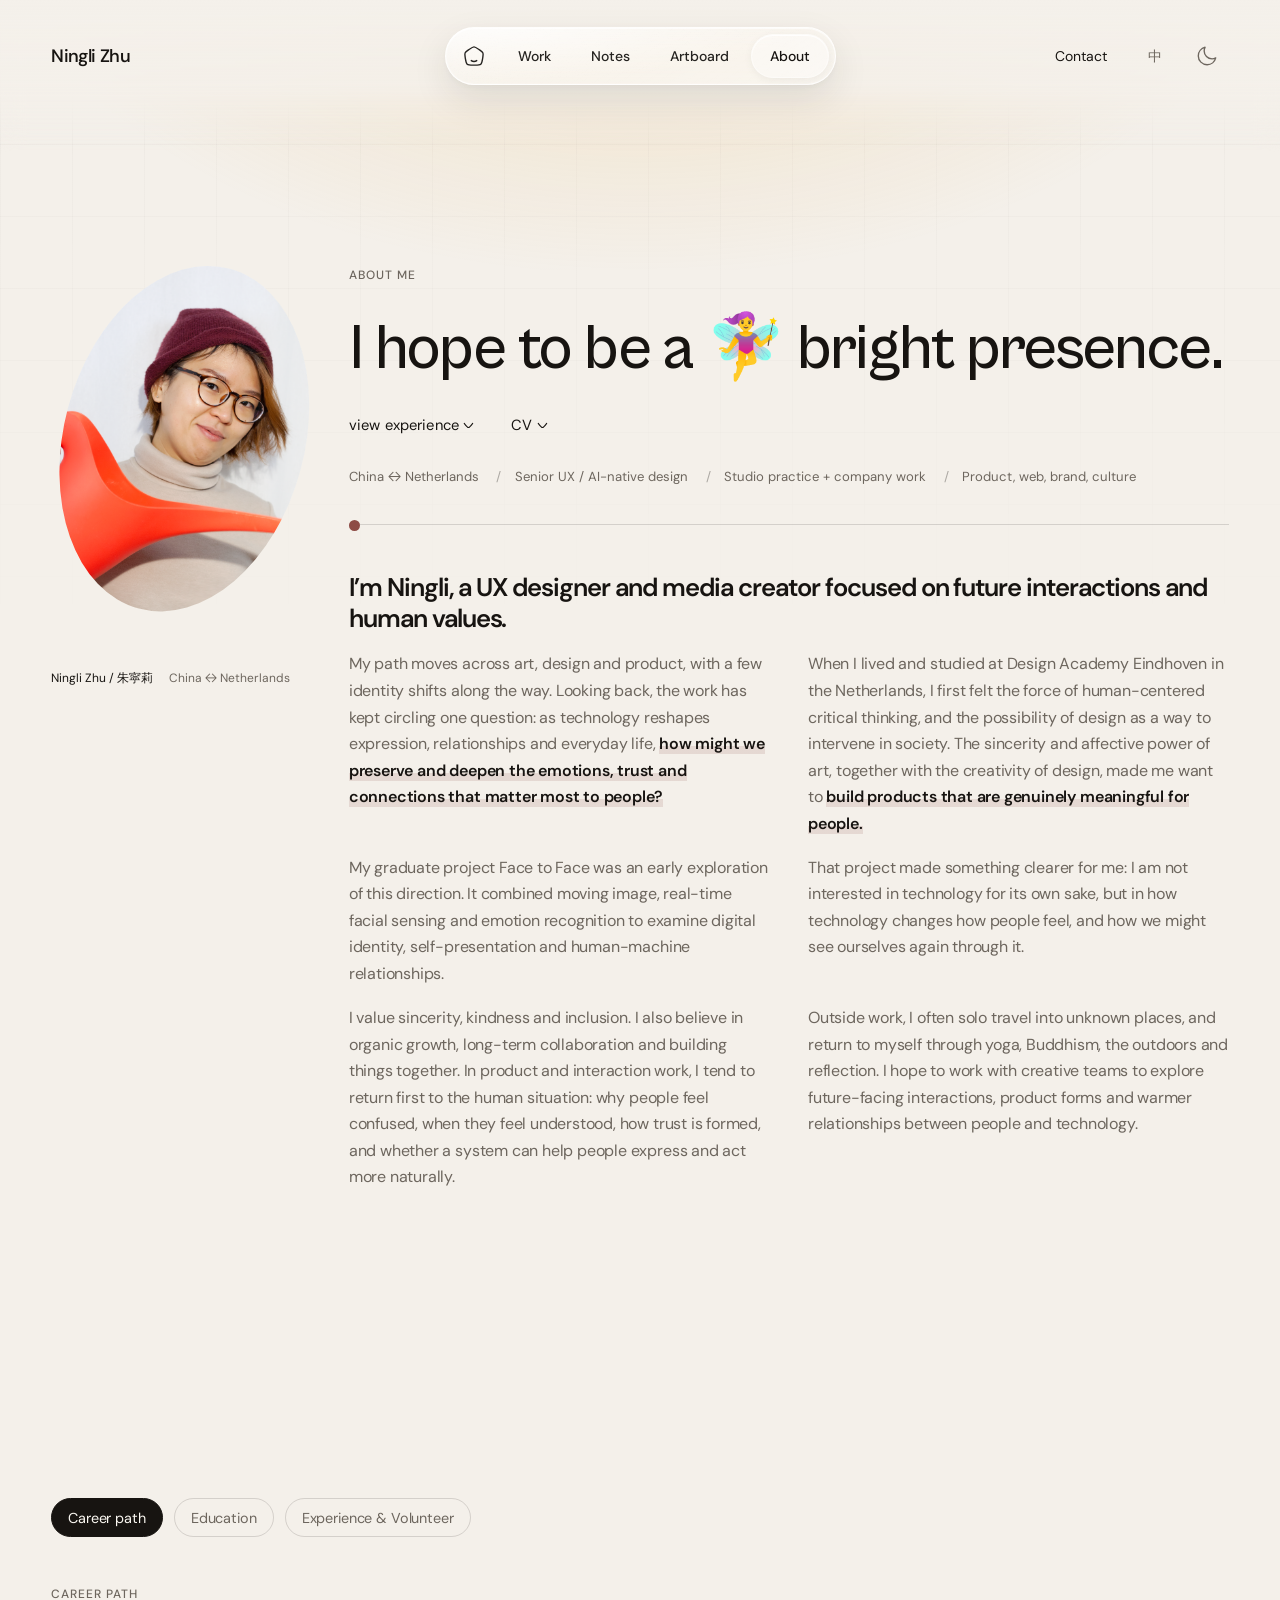
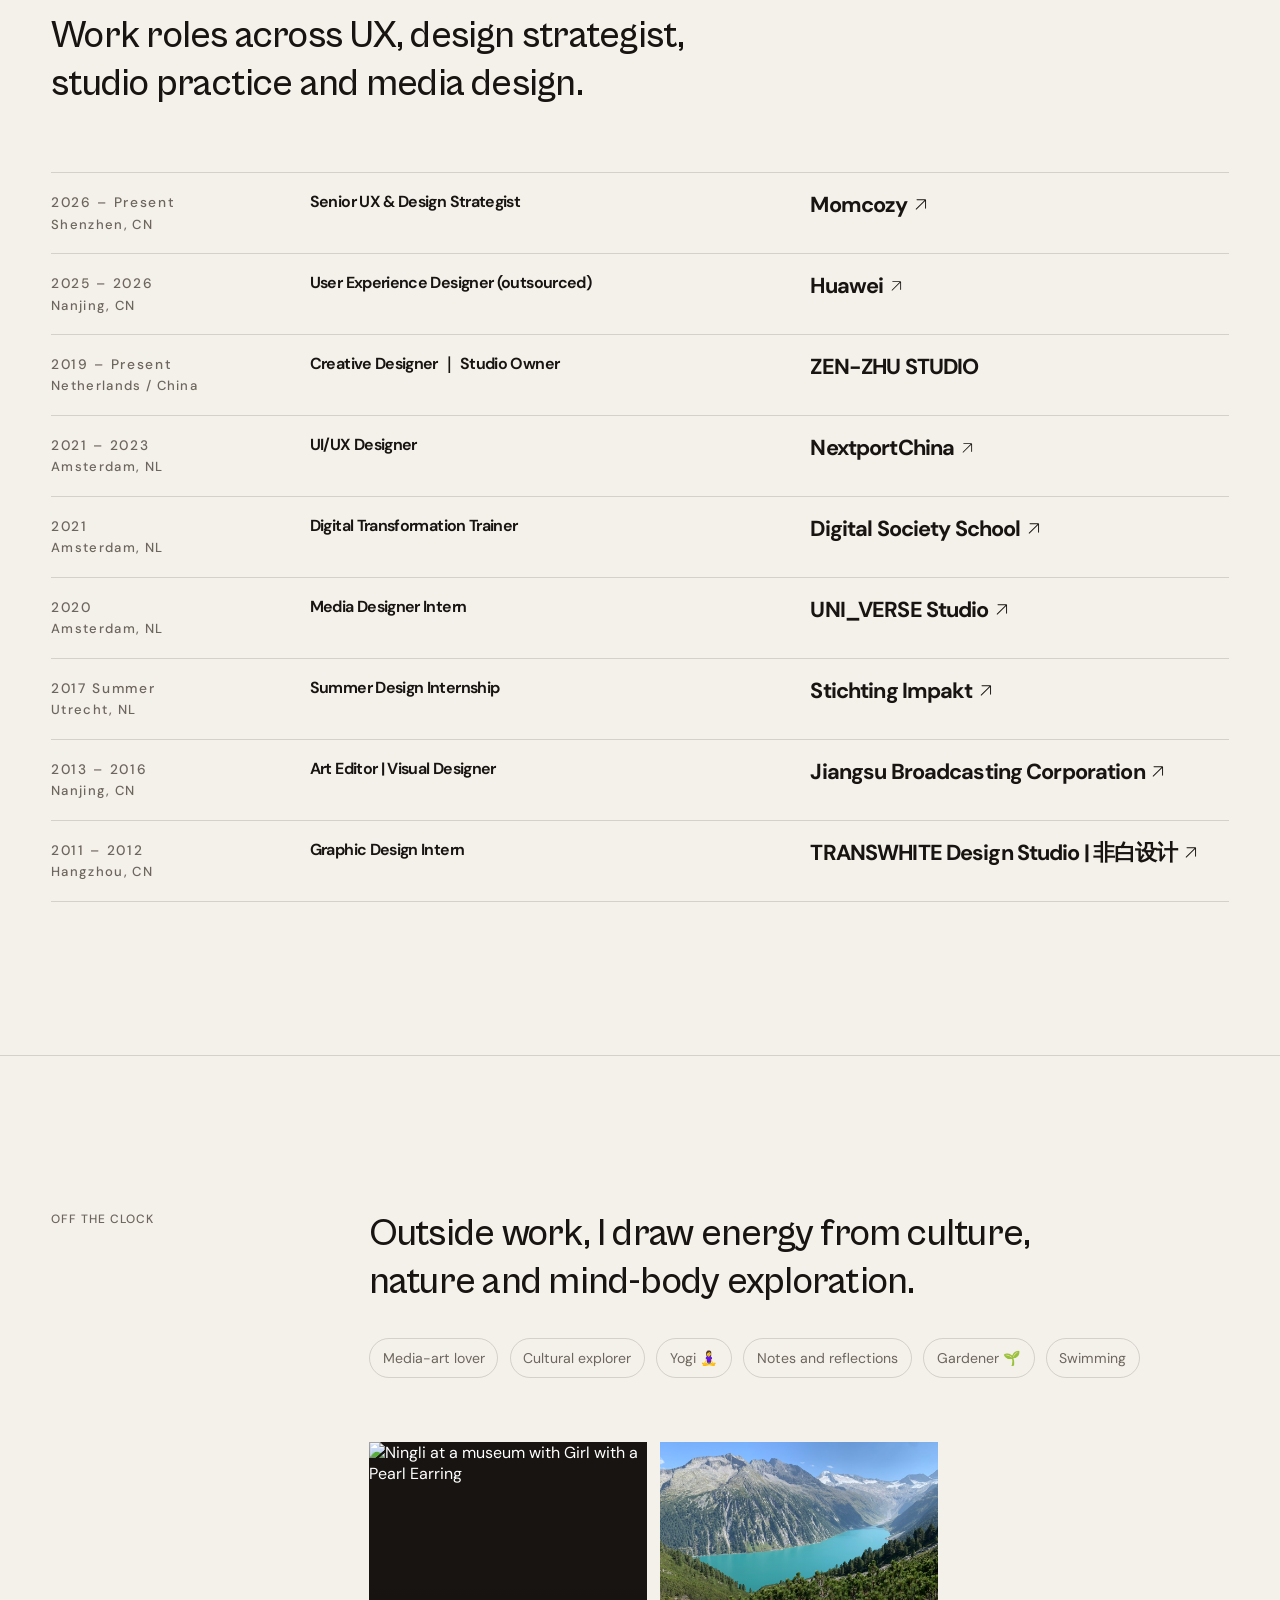
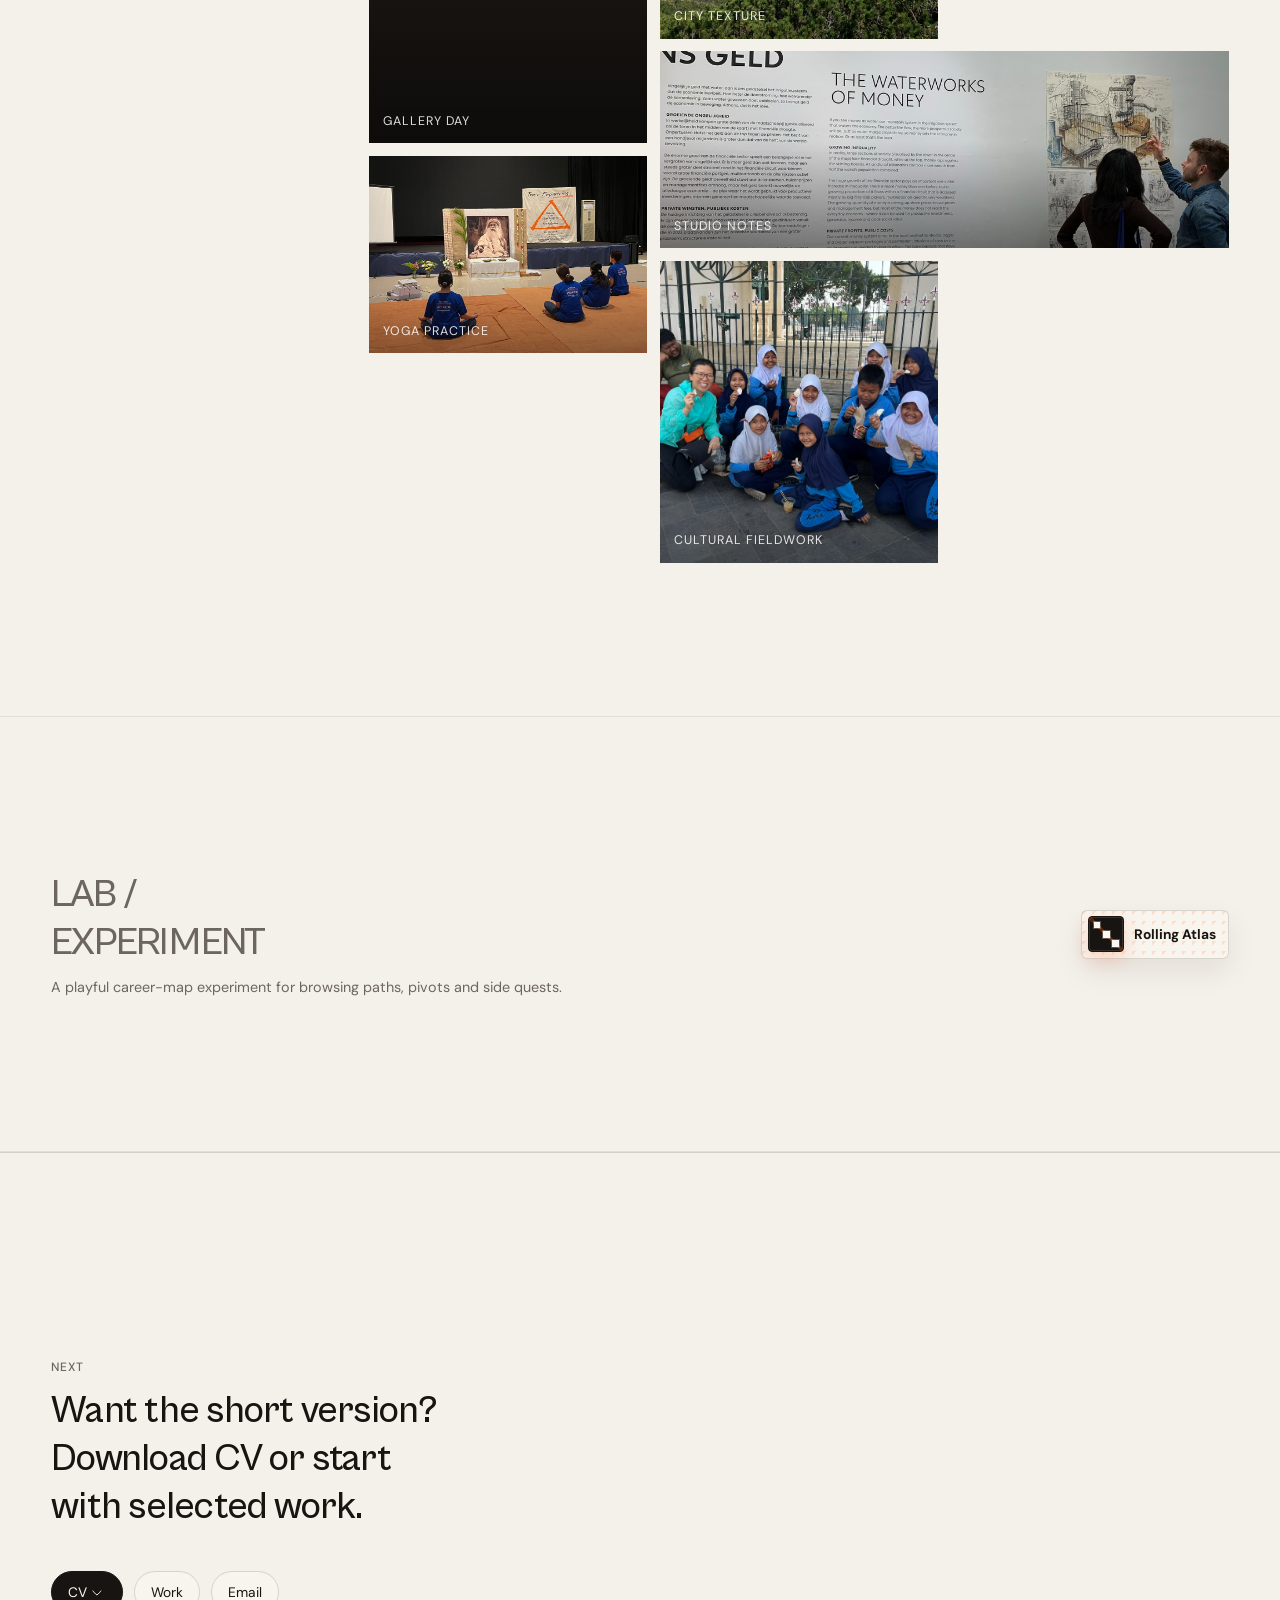
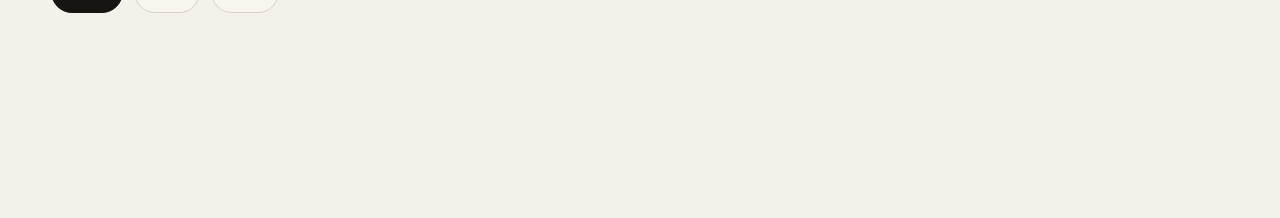
==== commit fd3c2339: "Publish current portfolio website (2026-11-20)" ====
--- a/prototype/about.html
+++ b/prototype/about.html
@@ -15,10 +15,10 @@
     <link rel="preconnect" href="https://fonts.gstatic.com" crossorigin />
     <link
       rel="stylesheet"
-      href="https://fonts.googleapis.com/css2?family=IBM+Plex+Sans:wght@300;400;500;600;700&family=Space+Grotesk:wght@400;500;600;700&display=swap"
+      href="https://fonts.googleapis.com/css2?family=DM+Sans:wght@400;450;500;550;600;650;700&display=swap"
     />
-    <link rel="stylesheet" href="./styles.css?v=20260926-home-subtraction" />
-  </head>
+    <link rel="stylesheet" href="./styles.css?v=20261111-product-layer" />
+  <link rel="stylesheet" href="./product-layer.css?v=20261113-pill-controls"><link rel="stylesheet" href="./typography.css?v=20261113-cabinet-songti"><link rel="stylesheet" href="./glass-ui.css?v=20261114-nav-only"><link rel="stylesheet" href="./editorial-rhythm.css?v=3"><link rel="stylesheet" href="./type-system.css?v=20261114-1"></head>
   <body>
     <header class="site-header" data-header>
       <a class="brand" href="./index.html#top" aria-label="Ningli Zhu home">
@@ -42,12 +42,15 @@
         data-nav-menu
         aria-label="Primary navigation"
       >
-        <a href="./index.html#work" data-i18n="nav.work">Work</a>
-        <a href="./notes.html" data-i18n="nav.notes">Notes</a>
-        <a href="./about.html" data-i18n="nav.about">About</a>
-        <a href="#email-panel" data-email-open data-i18n="nav.contact">
-          Contact
-        </a>
+        <a class="nav-home" href="./index.html#top" aria-label="Home / 首页"><svg viewBox="0 0 24 24" fill="none" stroke="currentColor" stroke-width="1.7" aria-hidden="true"><path d="m3 11 9-8 9 8M5 10v11h5v-7h4v7h5V10"/></svg><span class="nav-home-label" data-i18n="nav.home">Home</span></a>
+        <a href="./index.html#work" ><svg class="nav-icon" viewBox="0 0 24 24" fill="none" stroke="currentColor" stroke-width="1.7" stroke-linecap="round" stroke-linejoin="round" aria-hidden="true"><rect x="4" y="5" width="16" height="15" rx="3"/><path d="M8 3v4m8-4v4M8 11h8m-8 4h5"/></svg><span data-i18n="nav.work">Work</span></a>
+        <a href="./notes.html" ><svg class="nav-icon" viewBox="0 0 24 24" fill="none" stroke="currentColor" stroke-width="1.7" stroke-linecap="round" stroke-linejoin="round" aria-hidden="true"><path d="M6 3h9l4 4v14H6zM14 3v5h5M9 12h7m-7 4h5"/></svg><span data-i18n="nav.notes">Notes</span></a>
+        <a href="./artboard.html"><span data-i18n="nav.artboard">Artboard</span></a>
+        <a href="./about.html" ><svg class="nav-icon" viewBox="0 0 24 24" fill="none" stroke="currentColor" stroke-width="1.7" stroke-linecap="round" stroke-linejoin="round" aria-hidden="true"><circle cx="12" cy="8" r="4"/><path d="M4 21v-2a8 8 0 0 1 16 0v2"/></svg><span data-i18n="nav.about">About</span></a>
+        
+      </nav>
+      <div class="header-settings" aria-label="Contact, language and appearance">
+        <button class="header-contact" type="button" data-email-open aria-haspopup="dialog" aria-controls="email-panel" data-i18n="nav.contact">Contact</button>
         <button
           class="language-toggle"
           type="button"
@@ -63,9 +66,9 @@
           aria-label="Switch to dark theme"
           aria-pressed="false"
         >
-          <span data-theme-label>☾</span>
+          <span data-theme-label><svg viewBox="0 0 24 24" width="22" height="22" fill="currentColor" aria-hidden="true"><path d="M20.6 14.3A8.6 8.6 0 0 1 9.7 3.4a9 9 0 1 0 10.9 10.9Z"/></svg></span>
         </button>
-      </nav>
+      </div>
     </header>
 
     <main class="about-page" id="top">
@@ -136,6 +139,7 @@
                 fetchpriority="high"
               />
             </div>
+            <p class="about-photo-credit"><span>Ningli Zhu / 朱寜莉</span><span data-i18n="aboutPage.signal1">China ↔ Netherlands</span></p>
           </div>
           <div class="about-intro-card about-hero-greeting">
             <div class="about-intro-copy">
@@ -831,14 +835,12 @@
           >
             View CV
           </a>
-          <a class="button" href="./index.html#work" data-i18n="nav.work">
-            Work
-          </a>
+          <a class="button" href="./index.html#work" ><svg class="nav-icon" viewBox="0 0 24 24" fill="none" stroke="currentColor" stroke-width="1.7" stroke-linecap="round" stroke-linejoin="round" aria-hidden="true"><rect x="4" y="5" width="16" height="15" rx="3"/><path d="M8 3v4m8-4v4M8 11h8m-8 4h5"/></svg><span data-i18n="nav.work">Work</span></a>
           <a
             class="button"
             href="#email-panel"
             data-email-open
-            data-i18n="contact.email"
+            data-email-open data-i18n="contact.email"
           >
             Email
           </a>
@@ -908,6 +910,7 @@
     </aside>
 
     <div class="cursor-aura" data-cursor-aura aria-hidden="true"></div>
-    <script src="./script.js"></script>
-  </body>
+    <script src="./showcase.js?v=20261111-product-layer"></script>
+    <script src="./script.js?v=20261111-refinement"></script>
+  <script src="./ui-icons.js?v=20261113"></script><script src="./editorial-rhythm.js?v=1"></script></body>
 </html>
--- a/prototype/styles.css
+++ b/prototype/styles.css
@@ -31,8 +31,8 @@
   --shadow-drawer: -24px 0 80px rgba(33, 24, 18, 0.18);
   --shadow: 0 24px 80px rgba(33, 24, 18, 0.16);
   --ease: cubic-bezier(0.2, 0.8, 0.2, 1);
-  --font-body: "IBM Plex Sans", "Helvetica Neue", Arial, sans-serif;
-  --font-heading: "Space Grotesk", "Helvetica Neue", Arial, sans-serif;
+  --font-body: "DM Sans", "Helvetica Neue", Arial, sans-serif;
+  --font-heading: "DM Sans", "Helvetica Neue", Arial, sans-serif;
   --font-zh-body: "PingFang SC", "Hiragino Sans GB", "HarmonyOS Sans",
     "Microsoft YaHei", "Noto Sans CJK SC", sans-serif;
   --font-zh-heading: "PingFang SC", "Hiragino Sans GB", "HarmonyOS Sans",
@@ -669,6 +669,41 @@
   align-items: center;
 }
 
+/* Radar keeps interests readable while the existing people rail moves. */
+.radar-layout { align-items: start; }
+.radar-streams { min-width: 0; }
+.radar-group {
+  display: grid;
+  grid-template-columns: 5rem minmax(0, 1fr);
+  gap: 1rem;
+  align-items: baseline;
+  padding-block: 1rem;
+}
+.radar-group + .radar-group { border-top: 1px solid var(--soft-line); }
+.radar-group:first-child { padding-top: 0; }
+.radar-group:last-child { padding-bottom: 0; }
+.radar-group-label {
+  margin: 0;
+  color: var(--muted);
+  font-size: 0.875rem;
+  font-weight: 400;
+  line-height: 1.6;
+}
+.radar-interests {
+  display: flex;
+  flex-wrap: wrap;
+  gap: 0.5rem 1.5rem;
+  margin: 0;
+  padding: 0.42rem 0.55rem;
+  list-style: none;
+  font-size: 1rem;
+  line-height: 1.6;
+}
+@media (max-width: 600px) {
+  .radar-group { grid-template-columns: 1fr; gap: 0.5rem; }
+  .radar-interests { padding: 0; }
+}
+
 .radar-heading h2 {
   margin: 0.35rem 0 0;
   font-family: var(--font-heading);
@@ -1067,7 +1102,7 @@
   overflow: hidden;
   font-family: var(--font-heading);
   font-size: clamp(1.65rem, 2.7vw, 3.4rem);
-  font-weight: 500;
+  font-weight: 700;
   letter-spacing: -0.04em;
   line-height: 1.04;
   text-overflow: ellipsis;
@@ -1077,7 +1112,7 @@
 
 body[data-language="en"] .project-title {
   font-family: var(--font-body);
-  font-weight: 500;
+  font-weight: 700;
   letter-spacing: -0.035em;
   line-height: 1.08;
 }
@@ -1531,16 +1566,16 @@
 
 .notes-hero {
   display: grid;
-  grid-template-columns: minmax(0, 0.95fr) minmax(280px, 0.62fr);
-  gap: clamp(2.2rem, 6vw, 7rem);
+  grid-template-columns: minmax(0, 1.6fr) minmax(220px, 0.8fr);
+  gap: clamp(1.5rem, 4vw, 4rem);
   align-items: center;
-  padding-bottom: clamp(2.8rem, 5vw, 5rem);
+  padding-block: clamp(1.5rem, 3vw, 3rem) clamp(2.8rem, 5vw, 5rem);
 }
 
 .notes-hero-copy h1 {
   max-width: 980px;
   margin-top: 0.7rem;
-  font-size: clamp(2.7rem, 5.3vw, 6.1rem);
+  font-size: clamp(2.5rem, 4.4vw, 4.5rem);
 }
 
 .notes-hero-copy h1 span {
@@ -1548,7 +1583,12 @@
 }
 
 .notes-hero-copy h1 span + span {
-  margin-top: 0.18em;
+  max-width: 34ch;
+  margin-top: 1rem;
+  font-size: clamp(1.25rem, 2.2vw, 1.9rem);
+  font-weight: 400;
+  letter-spacing: -0.02em;
+  line-height: 1.4;
 }
 
 .notes-hero-copy > p:not(.eyebrow) {
@@ -1560,22 +1600,17 @@
 }
 
 .notes-constellation {
-  min-height: 360px;
-  border: 1px solid var(--line);
-  border-radius: 8px;
-  background: rgba(251, 248, 242, 0.48);
-  box-shadow: var(--shadow);
-}
-
-body[data-theme="dark"] .notes-constellation {
-  background: rgba(244, 239, 230, 0.04);
+  width: 100%;
+  max-width: 320px;
+  min-height: 0;
+  justify-self: end;
 }
 
 .notes-constellation svg {
   display: block;
   width: 100%;
-  height: 100%;
-  min-height: 360px;
+  height: auto;
+  min-height: 0;
 }
 
 .note-block {
@@ -3135,7 +3170,6 @@
   .radar-layout,
   .about-preview,
   .about-hero-grid,
-  .notes-hero,
   .notes-roadmap,
   .note-detail-body,
   .about-intro,
@@ -3163,13 +3197,6 @@
     grid-template-columns: 1fr 1fr;
   }
 
-  .notes-constellation {
-    min-height: 300px;
-  }
-
-  .notes-constellation svg {
-    min-height: 300px;
-  }
 
   .notes-index-item {
     grid-template-columns: 1fr;
@@ -3350,29 +3377,29 @@
   }
 
   .notes-hero-copy h1 {
-    font-size: clamp(3.45rem, 16vw, 5.15rem);
+    font-size: clamp(2.5rem, 11vw, 3.5rem);
   }
 
   .notes-hero-copy h1 span + span {
     max-width: 21rem;
     margin-top: 0.75rem;
-    font-size: clamp(1.42rem, 6.2vw, 2rem);
+    font-size: clamp(1.2rem, 5vw, 1.45rem);
     letter-spacing: -0.02em;
     line-height: 1.12;
   }
 
   body[data-language="zh"] .notes-hero-copy h1 {
-    font-size: clamp(3rem, 13vw, 4.35rem);
+    font-size: clamp(2.5rem, 11vw, 3.5rem);
   }
 
   body[data-language="zh"] .notes-hero-copy h1 span + span {
-    font-size: clamp(1.35rem, 5.8vw, 1.9rem);
+    font-size: clamp(1.2rem, 5vw, 1.45rem);
     line-height: 1.18;
   }
 
   .notes-constellation,
   .notes-constellation svg {
-    min-height: 250px;
+    min-height: 0;
   }
 
   .notes-index-main {
@@ -4917,3 +4944,29 @@
     grid-row: auto;
   }
 }
+/* Real project artwork: uncropped covers share the case media radius. */
+.work-section .project-visual{border-radius:16px;background:transparent;border:0}
+.work-cover{display:block;width:100%;height:100%;object-fit:contain;border:0;border-radius:16px}
+.panel-work-cover{display:block;width:100%;height:auto;border-radius:16px;border:0;margin:24px 0}
+.work-section .project-title{font-size:clamp(1.3rem,2vw,2.2rem);line-height:1.2;min-height:0;max-width:100%;letter-spacing:-.025em}
+.work-section .project-card:not(.large) .project-title{font-size:clamp(1.3rem,2vw,2.2rem)}
+.work-section .project-desc{display:block;min-height:0;overflow:visible;max-width:48em}
+.work-section .project-meta{letter-spacing:.06em;font-size:.75rem}
+
+/* Show complete artwork at its own ratio; no baked-in framing canvas. */
+.work-section .project-card .project-visual{display:block;aspect-ratio:auto;background:transparent;align-self:start}
+.work-section .work-cover{width:100%;height:auto;object-fit:contain;background:transparent}
+.work-section .project-card{align-content:start}
+
+@media (max-width: 680px) {
+  .notes-hero { grid-template-columns: minmax(0, 1fr); gap: 1.25rem; }
+  .notes-constellation { max-width: 220px; justify-self: start; }
+}
+
+/* Artwork remains the sole content of its media frame. */
+.work-section .project-card .project-visual {background:var(--panel);border-radius:16px;isolation:isolate}
+.work-section .project-visual .work-cover {border-radius:16px}
+/* The existing portrait stays the personal anchor; its caption is factual. */
+.about-photo-credit {display:flex;flex-wrap:wrap;gap:8px 16px;margin:22px 0 0;font-size:12px;line-height:1.6;color:var(--muted)}
+.about-photo-credit span:first-child {color:var(--ink)}
+.about-intro-copy .intro-emphasis {background:linear-gradient(transparent 64%,var(--color-accent-human-soft) 64%);box-decoration-break:clone;-webkit-box-decoration-break:clone}
--- a/prototype/product-layer.css
+++ b/prototype/product-layer.css
@@ -0,0 +1,163 @@
+/* Product surfaces: shared typography and restrained depth. */
+:root {--font-body:"DM Sans","Helvetica Neue",Arial,sans-serif;--font-heading:var(--font-body);--surface-float:rgba(255,253,249,.88);--shadow-float:0 2px 3px rgba(38,31,23,.035),0 10px 28px rgba(38,31,23,.07)}
+body[data-theme="dark"] {--surface-float:rgba(38,35,31,.94);--shadow-float:0 2px 4px rgba(0,0,0,.15),0 12px 32px rgba(0,0,0,.2)}
+body {font-optical-sizing:auto}
+.site-header,.site-header.scrolled,body[data-theme="dark"] .site-header.scrolled {min-height:112px;background:transparent;border:0;backdrop-filter:none;isolation:isolate;gap:24px}
+.site-header::before {content:"";position:absolute;z-index:-1;left:12%;right:12%;height:240px;top:-160px;pointer-events:none;background:radial-gradient(ellipse,rgba(225,186,106,.25),transparent 70%)}
+.brand span {font-size:18px;font-weight:550;letter-spacing:-.035em}
+.nav {position:relative;display:flex;align-items:center;gap:4px;padding:6px;border:1px solid rgba(255,255,255,.6);border-radius:999px;background:var(--surface-float);box-shadow:var(--shadow-float);backdrop-filter:blur(20px);font-size:14px;color:var(--muted)}
+.nav a {display:inline-flex;align-items:center;justify-content:center;gap:14px;min-height:44px;padding:0 18px;border-radius:999px;white-space:nowrap;font-weight:500;transition:background 160ms var(--ease),color 160ms var(--ease),box-shadow 160ms var(--ease)}
+.nav a[aria-current] {background:var(--panel);color:var(--ink);box-shadow:inset 0 0 0 1px var(--line),0 2px 4px rgba(23,20,17,.035)}
+.nav a:hover {background:var(--soft-line);color:var(--ink)}
+.nav .nav-home {width:44px;padding:0}
+.nav-home svg,.nav-icon {width:20px;height:20px;flex-shrink:0}
+.nav-icon,.nav-home-label {display:none}
+.nav .language-toggle,.nav .theme-toggle {width:40px;height:40px;min-height:40px;border-radius:50%;background:transparent;border:0;font-size:14px;box-shadow:none}
+.nav .language-toggle {margin-left:8px}
+body[data-theme="dark"] .nav {border-color:var(--soft-line)}
+.nav :focus-visible {outline:var(--focus-ring);outline-offset:3px}
+.hero {position:relative;isolation:isolate}
+.hero-title {font-weight:500;letter-spacing:-.045em}
+.hero-copy p {line-height:1.85}
+.project-open {display:inline;padding:0;border:0;background:transparent;color:inherit;font:inherit;letter-spacing:inherit;text-align:inherit;cursor:pointer}
+.project-open:focus-visible {outline:var(--focus-ring);outline-offset:5px;border-radius:6px}
+.work-section .project-card .project-visual {box-shadow:0 1px 2px rgba(30,26,20,.025),0 10px 28px rgba(30,26,20,.035)}
+.project-showcase {width:100%}
+.showcase-stage {display:grid;place-items:center;background:#eee;overflow:hidden}
+.showcase-stage .showcase-image {display:block;width:100%;height:auto;object-fit:contain;border:0;border-radius:0}
+.showcase-stage > .zoom {height:auto;display:grid;place-items:center;border-radius:0!important}
+.showcase-controls {display:flex;align-items:stretch;gap:4px;padding:8px;background:var(--panel)}
+.showcase-controls button {flex:1;display:flex;align-items:center;justify-content:center;gap:7px;min-width:0;min-height:44px;padding:6px 8px;border:0;border-radius:10px;background:transparent;color:var(--muted);font:inherit;font-size:11px;line-height:1.35;cursor:pointer;transition:background 160ms var(--ease),color 160ms var(--ease)}
+.showcase-controls button[aria-pressed="true"] {background:var(--ink);color:var(--bg)}
+.showcase-controls button:hover:not([aria-pressed="true"]) {background:var(--soft-line);color:var(--ink)}
+.showcase-controls button:focus-visible {outline:var(--focus-ring);outline-offset:1px}
+.showcase-controls button span {font:inherit;letter-spacing:inherit;white-space:normal}
+.showcase-controls button .showcase-step {font-variant-numeric:tabular-nums;opacity:.65;font-size:10px}
+.case-media [data-case-showcase] {border-radius:16px;overflow:hidden;box-shadow:var(--shadow-float)}
+.case-media .showcase-stage {aspect-ratio:auto}
+.case-media .showcase-controls button {font-size:13px}
+.case-media .showcase-image {clip-path:none!important}
+@media(min-width:1050px) {
+  .site-header {display:grid;grid-template-columns:1fr auto 1fr}
+  .site-header .brand {justify-self:start}
+  .site-header .nav {grid-column:2}
+}
+@media(max-width:720px) {
+  .site-header,.site-header.scrolled {display:flex;min-height:90px;padding:16px 20px}
+  .site-header::before {left:0;right:0;top:-120px}
+  .nav-menu-toggle {display:grid;width:52px;height:52px;border-radius:50%;background:var(--surface-float);box-shadow:var(--shadow-float);border:1px solid var(--soft-line)}
+  .nav {position:absolute;top:82px;right:16px;left:auto;width:min(320px,calc(100vw - 32px));display:grid;grid-template-columns:1fr 1fr;gap:6px;padding:16px;border-radius:28px;background:var(--surface-float);box-shadow:var(--shadow-float);transform:translateY(-6px);transition:opacity 160ms var(--ease),visibility 160ms var(--ease),transform 160ms var(--ease)}
+  body[data-theme="dark"] .nav {background:var(--surface-float)}
+  .site-header.nav-open .nav {transform:translateY(0)}
+  .nav a,.nav .nav-home {grid-column:1/-1;justify-content:flex-start;width:100%;min-height:56px;padding:10px 18px;border-radius:16px;text-align:left;font-size:17px;color:var(--muted)}
+  .nav-home-label,.nav-icon {display:block}
+  .nav .language-toggle,.nav .theme-toggle {width:100%;min-height:44px;margin:4px 0 0;justify-self:stretch;background:var(--soft-line);border-radius:12px}
+  .showcase-controls {gap:2px;padding:6px}
+  .showcase-controls button {gap:5px;padding:6px;font-size:10px}
+  .showcase-controls button span {font:inherit;letter-spacing:inherit;white-space:normal}
+.showcase-controls button .showcase-controls button .showcase-step {display:none}
+}
+@media(prefers-reduced-motion:reduce) {.nav,.nav a,.showcase-controls button {transition:none}.site-header.nav-open .nav,.nav {transform:none}}
+
+/* Remove only the one-pixel export edge from these source UI screenshots. */
+[data-showcase="cxd-ai"] .showcase-image {clip-path:inset(1px)!important}
+
+/* Center content navigation; keep preferences in their own top-right group. */
+.header-settings {display:flex;align-items:center;justify-self:end;gap:8px}
+.header-settings button {display:grid;place-items:center;width:44px;height:44px;padding:0;border:0;border-radius:50%;background:transparent;color:var(--muted);font:inherit;font-size:14px;cursor:pointer}
+.header-settings button:hover {background:var(--soft-line);color:var(--ink)}
+.header-settings button:focus-visible {outline:var(--focus-ring);outline-offset:3px}
+@media(min-width:721px) {
+  .site-header {display:grid;grid-template-columns:minmax(0,1fr) auto minmax(0,1fr)}
+  .site-header .brand {grid-column:1;justify-self:start}
+  .site-header .nav {grid-column:2;justify-self:center}
+  .header-settings {grid-column:3}
+}
+/* Frosted material: a translucent tint, backdrop blur and a restrained rim. */
+.nav,body[data-theme="dark"] .nav {background:rgba(255,253,249,.52);-webkit-backdrop-filter:blur(24px) saturate(155%);backdrop-filter:blur(24px) saturate(155%);border:1px solid rgba(255,255,255,.62);box-shadow:inset 0 1px 0 rgba(255,255,255,.55),0 3px 8px rgba(30,25,18,.035),0 12px 32px rgba(30,25,18,.08)}
+body[data-theme="dark"] .nav {background:rgba(40,37,33,.58);border-color:rgba(255,255,255,.13);box-shadow:inset 0 1px 0 rgba(255,255,255,.09),0 12px 32px rgba(0,0,0,.24)}
+.nav a[aria-current] {background:rgba(255,255,255,.46);box-shadow:inset 0 0 0 1px rgba(30,25,18,.09),0 2px 5px rgba(30,25,18,.04)}
+body[data-theme="dark"] .nav a[aria-current] {background:rgba(255,255,255,.08);box-shadow:inset 0 0 0 1px rgba(255,255,255,.13)}
+@supports not (backdrop-filter:blur(1px)) {.nav {background:var(--panel)}body[data-theme="dark"] .nav {background:var(--panel)}}
+@media(max-width:720px) {
+  .site-header {gap:8px}
+  .site-header .brand {order:0}
+  .header-settings {order:1;margin-left:auto;gap:0}
+  .site-header .nav-menu-toggle {order:2;margin-left:4px;flex:0 0 48px;width:48px;height:48px}
+  .site-header .nav {order:3;grid-template-columns:1fr}
+}
+/* Identity is deliberately open-ended, with a stable two-line type area. */
+.hero .hero-grid {grid-template-columns:minmax(0,1fr);gap:32px;margin-top:0}
+.hero .hero-title {max-width:100%;font-size:clamp(42px,6.7vw,100px);line-height:1.12;font-weight:550;letter-spacing:-.05em;text-wrap:initial}
+.hero-greeting {display:block}
+.hero-role-line {display:block;min-height:1.25em;white-space:nowrap;padding-bottom:.08em}
+.hero-type-cursor {color:var(--muted);font-weight:400}
+.hero-identity {position:relative;min-width:0}
+.hero .hero-copy {max-width:760px;gap:22px}
+.hero .hero-copy p {font-size:clamp(16px,1.5vw,20px);line-height:1.75}
+@media(max-width:720px) {.hero .hero-title {font-size:clamp(30px,7.2vw,52px)}.hero .hero-grid {gap:24px}.hero {padding-top:48px}}
+
+.site-footer .footer-links {display:flex;flex-wrap:nowrap;align-items:center;justify-content:flex-start;gap:12px;width:max-content;max-width:100%}
+.site-footer .footer-links a {display:grid;place-items:center;min-width:44px;width:44px;height:44px;padding:10px;border:0;border-radius:50%;color:inherit;opacity:.75;transition:opacity 160ms var(--ease),background 160ms var(--ease)}
+.site-footer .footer-links a:hover {opacity:1;background:rgba(255,255,255,.08)}
+.site-footer .footer-links svg {display:block;width:24px;height:24px}
+.site-footer .footer-links a:focus-visible {outline:var(--focus-ring);outline-offset:3px;opacity:1}
+@media(prefers-reduced-motion:reduce) {.site-footer .footer-links a {transition:none}}
+main#top {scroll-margin-top:112px}
+@media(max-width:720px) {main#top {scroll-margin-top:90px}}
+
+/* Text-only work filters: selection is expressed by ink and underline. */
+.filter-chip,.filter-chip:hover,body[data-theme="dark"] .filter-chip:hover,.filter-chip.active {background:transparent;border-color:transparent;border-radius:0;color:var(--muted)}
+.filter-chip.active {color:var(--ink);text-decoration:underline;text-underline-offset:8px;text-decoration-thickness:1.5px}
+.filter-chip:hover {color:var(--ink)}
+.header-settings .header-contact {width:auto;padding:0 8px;color:var(--ink);font-size:14px}
+.header-settings [data-theme-label] {display:grid;place-items:center}
+.header-settings [data-theme-label] svg {display:block;width:22px;height:22px;flex-shrink:0}
+.site-footer .footer-links svg {aspect-ratio:1;flex-shrink:0;transform:none}
+@media(max-width:720px) {.header-settings {gap:2px}.header-settings .header-contact {padding:0 6px;font-size:13px}.header-settings button {width:36px}}
+
+.artboard-bridge {margin:18px 0 28px;color:var(--muted);font-size:14px}.artboard-bridge a {text-decoration:underline;text-underline-offset:4px}.archive-art-link {display:block;color:inherit;text-decoration:none}
+
+/* Case view selectors sit outside the artwork, as readable pill controls. */
+.case-media [data-case-showcase]{overflow:visible;border-radius:0;box-shadow:none}
+.case-media .showcase-stage{border-radius:16px;overflow:hidden;box-shadow:var(--shadow-float)}
+.case-media .showcase-controls{margin-top:20px;padding:0;gap:12px;background:transparent;flex-wrap:wrap}
+.case-media .showcase-controls button{flex:1 1 150px;min-height:52px;padding:14px 20px;border:1px solid var(--line);border-radius:999px;background:var(--panel);font-size:16px;line-height:1.4}
+.case-media .showcase-controls button .showcase-step{font-size:13px}
+.case-media .showcase-controls button[aria-pressed="true"]{background:var(--ink);color:var(--bg);border-color:var(--ink)}
+@media(max-width:600px){.case-media .showcase-controls{gap:10px}.case-media .showcase-controls button{flex-basis:calc(50% - 10px);font-size:15px;padding:12px 14px}}
+
+/* Keep scrolling content quiet behind the navigation. */
+.site-header {transition:transform 280ms cubic-bezier(.2,.8,.2,1),opacity 220ms ease}
+.site-header::after {content:"";position:absolute;inset:0 0 -40px;z-index:-1;pointer-events:none;background:linear-gradient(to bottom,var(--bg) 0%,color-mix(in srgb,var(--bg) 88%,transparent) 55%,transparent 100%);-webkit-backdrop-filter:blur(12px);backdrop-filter:blur(12px);-webkit-mask-image:linear-gradient(#000 60%,transparent);mask-image:linear-gradient(#000 60%,transparent)}
+.site-header.header-hidden:not(:focus-within):not(.nav-open) {transform:translateY(calc(-100% - 48px));opacity:0;pointer-events:none}
+@media(prefers-reduced-motion:reduce) {.site-header {transition:none}}
+
+/* Broad warm glow, shared geometry across appearance modes. */
+.site-header::before {left:0;right:0;top:-210px;height:480px;background:radial-gradient(ellipse at 50% 20%,rgba(234,176,77,.32) 0%,rgba(234,176,77,.14) 35%,transparent 72%)}
+body[data-theme="dark"] .site-header::before {background:radial-gradient(ellipse at 50% 20%,rgba(234,160,61,.22) 0%,rgba(234,160,61,.09) 35%,transparent 72%)}
+.header-settings .header-contact {border-radius:999px;padding-inline:18px;transition:background 160ms var(--ease),color 160ms var(--ease)}
+.header-settings .header-contact:hover,.header-settings .header-contact:active,.header-settings .header-contact[aria-expanded="true"] {border-radius:999px;background:var(--soft-line);color:var(--ink)}
+body.email-drawer-open .site-header.header-hidden {transform:translateY(0);opacity:1;pointer-events:auto}
+@media(max-width:720px) {.site-header::before {top:-170px;height:380px}}
+
+/* All portfolio previews receive equal reading space. */
+.work-section .work-grid {grid-template-columns:repeat(2,minmax(0,1fr));grid-auto-flow:row;grid-auto-columns:auto}
+.work-section .project-card,.work-section .project-card.large,.work-section .project-card.medium {grid-column:auto}
+@media(max-width:720px) {
+ .work-section .work-grid {grid-template-columns:minmax(0,1fr);overflow-x:visible;scroll-snap-type:none;margin-inline:0;padding-inline:0}
+}
+
+/* Two restrained typographic voices in the studio statement. */
+.about-preview h2 {font-weight:500;line-height:1.3;max-width:20ch}
+.about-preview h2 .about-soft,.about-preview h2 strong,.about-preview h2 .about-system {font:inherit;color:inherit;letter-spacing:inherit}
+.about-preview h2 .about-border,.about-preview h2 .about-culture {font-family:Georgia,"Songti SC",serif;font-style:italic;font-weight:400}
+body[data-language="zh"] .about-preview h2 {max-width:22ch}
+
+.about-preview h2 .about-term {font:inherit;color:inherit;white-space:nowrap}
+.about-sticker {display:inline-grid;place-items:center;width:1.5em;height:1.5em;margin-inline:.18em .08em;vertical-align:.12em;font-family:"Apple Color Emoji","Segoe UI Emoji",sans-serif;font-size:.48em;line-height:1;background:var(--panel);border:1px solid var(--soft-line);border-radius:28%;box-shadow:0 3px 6px rgba(40,30,20,.1);transform:rotate(-10deg)}
+.about-term:nth-of-type(even) .about-sticker {transform:rotate(9deg)}
+
+/* Cynergy screenshot fills its frame; trim the exported outer edge. */
+.work-section .project-card[data-project-id="cynergy"] .project-visual {aspect-ratio:1.95;overflow:hidden;padding:0}
+.work-section .project-card[data-project-id="cynergy"] .work-cover {width:100%!important;height:100%!important;object-fit:cover!important;object-position:center top;transform:scale(1.02);transform-origin:center top;border-radius:0}
--- a/prototype/typography.css
+++ b/prototype/typography.css
@@ -0,0 +1,38 @@
+/* Display typography. Kept separate from UI/body fonts and embedded demos. */
+@font-face{font-family:'Cabinet Grotesk';src:url('./assets/fonts/cabinet-grotesk-400.woff2') format('woff2');font-weight:400;font-style:normal;font-display:swap}
+@font-face{font-family:'Cabinet Grotesk';src:url('./assets/fonts/cabinet-grotesk-500.woff2') format('woff2');font-weight:500;font-style:normal;font-display:swap}
+@font-face{font-family:'Cabinet Grotesk';src:url('./assets/fonts/cabinet-grotesk-700.woff2') format('woff2');font-weight:700;font-style:normal;font-display:swap}
+@font-face{font-family:'Cabinet Grotesk';src:url('./assets/fonts/cabinet-grotesk-800.woff2') format('woff2');font-weight:800;font-style:normal;font-display:swap}
+:root{--font-display-zh:'Cabinet Grotesk','Songti SC','STSong','Noto Serif CJK SC','Source Han Serif SC','SimSun',serif;--font-display:'Cabinet Grotesk','PingFang SC','Hiragino Sans GB','Microsoft YaHei',sans-serif;--display-h1-tracking:-.025em;--display-h2-tracking:-.018em;--display-h1-leading:1.12;--display-h2-leading:1.28}
+/* Explicit semantic scope: H3, navigation, labels and body retain their fonts. */
+html body h1,html body h2{font-family:var(--font-display)!important;font-style:normal;font-synthesis:none;text-wrap:balance;overflow-wrap:break-word}
+html body h1{font-weight:700!important;letter-spacing:var(--display-h1-tracking)!important;line-height:var(--display-h1-leading)!important}
+html body h2{font-weight:700!important;letter-spacing:var(--display-h2-tracking)!important;line-height:var(--display-h2-leading)!important}
+html body blockquote,html body q,html body .pull-quote,html body .pullquote,html body .quote-text{font-family:var(--font-display)!important;font-weight:400;font-style:normal;font-synthesis:none;letter-spacing:-.01em;line-height:1.55;text-wrap:pretty}
+html body blockquote p{font-family:inherit!important;letter-spacing:inherit!important;line-height:inherit!important}
+/* The Notes explanatory subtitle remains secondary to its heading. */
+html body .notes-hero-copy h1 span+span{font-weight:400;letter-spacing:-.01em;line-height:1.45}
+/* Preserve a stable role line while the subtitle types; no character reflow balancing. */
+html body .hero .hero-title{text-wrap:initial}
+html body .hero .hero-role-line{min-height:1.24em}
+html[lang^='zh'] body h1,html[lang^='zh'] body h2{font-family:var(--font-display-zh)!important;font-weight:700!important;letter-spacing:0!important;line-break:strict;word-break:normal}
+html[lang^='zh'] body h1{line-height:1.28!important}
+html[lang^='zh'] body h2{line-height:1.4!important}
+html[lang^='zh'] body blockquote,html[lang^='zh'] body q,html[lang^='zh'] body .pull-quote,html[lang^='zh'] body .pullquote,html[lang^='zh'] body .quote-text{font-family:var(--font-display-zh)!important;letter-spacing:0;line-height:1.75}
+html[lang^='zh'] body .notes-hero-copy h1 span+span{letter-spacing:0;line-height:1.55}
+@media(max-width:720px){:root{--display-h1-tracking:-.02em;--display-h2-tracking:-.012em;--display-h1-leading:1.16;--display-h2-leading:1.32}html[lang^='zh'] body h1{line-height:1.3!important}html[lang^='zh'] body h2{line-height:1.42!important}}
+
+/* Extra Bold is reserved for the changing identity and explicit heading emphasis. */
+html body h1 strong,html body h2 strong,html body h1 b,html body h2 b,html body h1 .display-emphasis,html body h2 .display-emphasis,html body .hero [data-hero-word]{font-weight:800!important}
+
+/* Match Latin/CJK reading rhythm without widening labels or compact UI. */
+:root{--prose-leading:1.7;--prose-gap:1em}
+html[lang^='zh']{--prose-leading:1.85;--prose-gap:1.1em}
+html body .section-body p,html body .note-article p,html body .about-prose p{line-height:var(--prose-leading);letter-spacing:0;text-wrap:pretty}
+html body .section-body h2{margin-bottom:.7em}
+html body .section-body p+p{margin-top:var(--prose-gap)}
+html body blockquote{margin-block:1.6em;padding-block:.2em}
+html body blockquote p+p{margin-top:.8em}
+html body h1 em,html body h2 em,html body blockquote em{font-style:italic;font-synthesis:style}
+/* Keep Chinese emphasis upright; Songti carries emphasis through weight. */
+html[lang^='zh'] body h1 em,html[lang^='zh'] body h2 em,html[lang^='zh'] body blockquote em{font-style:normal;font-synthesis:none}
--- a/prototype/glass-ui.css
+++ b/prototype/glass-ui.css
@@ -0,0 +1,18 @@
+/* Translucent material is limited to navigation. */
+:root{--glass-fill:rgba(255,255,255,.28);--glass-edge:rgba(255,255,255,.82);--glass-inner:rgba(255,255,255,.65);--glass-shadow:0 14px 36px rgba(42,36,27,.10),0 3px 7px rgba(42,36,27,.035);--glass-reflection:rgba(255,255,255,.72);--glass-ink:#252320}
+body[data-theme="dark"]{--glass-fill:rgba(45,46,48,.24);--glass-edge:rgba(255,255,255,.24);--glass-inner:rgba(255,255,255,.12);--glass-shadow:0 14px 36px rgba(0,0,0,.24),0 3px 7px rgba(0,0,0,.15);--glass-reflection:rgba(255,255,255,.17);--glass-ink:#f5f3ed}
+.ui-icon{display:inline-block;width:1.15em;height:1.15em;flex-shrink:0;vertical-align:-.18em;overflow:visible}
+a .ui-icon,button .ui-icon{margin-inline:.1em}.nav-home .ui-icon,.theme-toggle .ui-icon,.nav-toggle .ui-icon{width:22px;height:22px;margin:0}
+.prototype-links .ui-icon,.next-case .ui-icon{width:20px;height:20px;vertical-align:-.15em;margin-left:.25em}
+html body .nav,html body .nav-toggle{
+ color:var(--glass-ink);border:1px solid var(--glass-edge);border-radius:999px;
+ background:radial-gradient(ellipse at 10% 0%,var(--glass-reflection),transparent 64%),linear-gradient(150deg,rgba(255,255,255,.12),transparent 48%,rgba(255,255,255,.08)),var(--glass-fill)!important;
+ box-shadow:inset 0 1px 0 var(--glass-inner),inset 0 -1px 0 rgba(255,255,255,.1),inset 1px 0 0 rgba(255,255,255,.18),var(--glass-shadow)!important;
+ -webkit-backdrop-filter:blur(24px) saturate(165%);backdrop-filter:blur(24px) saturate(165%);
+ transition:background 200ms ease,box-shadow 200ms ease,transform 180ms cubic-bezier(.2,.8,.2,1);text-shadow:0 1px 1px rgba(255,255,255,.08)
+}
+html body .nav a[aria-current]{background:rgba(255,255,255,.35);box-shadow:inset 0 1px 0 rgba(255,255,255,.8),0 2px 8px rgba(0,0,0,.05);border:1px solid rgba(255,255,255,.38)}
+body[data-theme="dark"] .nav a[aria-current]{background:rgba(255,255,255,.12);color:#fff;box-shadow:inset 0 1px 0 rgba(255,255,255,.18),0 2px 8px rgba(0,0,0,.12);border-color:rgba(255,255,255,.12)}
+@supports not (backdrop-filter:blur(1px)){html body .nav,html body .nav-toggle{background:var(--panel)!important}}
+@media(prefers-reduced-transparency:reduce){html body .nav,html body .nav-toggle{background:var(--panel)!important;backdrop-filter:none;-webkit-backdrop-filter:none}}
+@media(prefers-reduced-motion:reduce){html body .nav,html body .nav-toggle{transition:none;transform:none!important}}
--- a/prototype/editorial-rhythm.css
+++ b/prototype/editorial-rhythm.css
@@ -0,0 +1,79 @@
+/* Shared editorial rhythm: broad images, narrow reading, deliberate pauses. */
+:root {--rhythm-pause:clamp(88px,12vw,184px);--rhythm-reading:38rem}
+.hero {padding-block:clamp(88px,11vw,164px)}
+.hero h1 {font-size:clamp(3.4rem,7.6vw,8rem);line-height:1.02;max-width:15ch;letter-spacing:-.055em}
+.hero .hero-copy {max-width:var(--rhythm-reading);font-size:clamp(17px,1.5vw,21px);line-height:1.7}
+.section {padding-block:var(--rhythm-pause)}
+.section-heading {margin-bottom:clamp(32px,5vw,72px)}
+.section-heading h2,.notes-hero h1,.artboard-intro h1 {font-size:clamp(40px,5.8vw,88px);line-height:1.08;letter-spacing:-.045em}
+.work-section .work-grid {row-gap:clamp(64px,8vw,120px)}
+.work-section .project-description {max-width:38rem;line-height:1.65}
+@media(min-width:900px) {
+ .work-section .project-card:nth-child(2n) {margin-top:64px}
+ .work-section .project-card:nth-child(4n+3) {width:88%}
+ .work-section .project-card:nth-child(4n) {width:94%;justify-self:end}
+}
+.about-preview {gap:clamp(36px,8vw,120px)}
+.about-preview h2 {font-size:clamp(36px,4.8vw,72px);line-height:1.13;max-width:19ch}
+.about-preview p:not(.eyebrow) {max-width:34rem;line-height:1.8;margin-top:32px}
+.contact-section {padding-block:clamp(112px,16vw,240px)}
+.contact-section h2 {font-size:clamp(36px,5.6vw,84px);line-height:1.12;max-width:19ch}
+.contact-actions {margin-top:40px}
+.section-body p,.note-prose p {max-width:var(--rhythm-reading)}
+.artboard-intro {padding-block:clamp(72px,10vw,160px) 80px}
+.artboard-intro>p:not(.eyebrow) {max-width:34rem}
+/* An open twelve-column exhibition rather than equal-width masonry. */
+.art-wall {display:grid;columns:auto;grid-template-columns:repeat(12,minmax(0,1fr));column-gap:clamp(16px,2vw,36px);row-gap:clamp(96px,14vw,240px);align-items:start;padding-block:40px 180px}
+.art-wall .art-piece {display:block;box-sizing:border-box;width:100%;margin:0;padding:0;min-width:0}
+.art-wall .art-piece:nth-child(6n+1) {grid-column:1 / 5;margin-top:clamp(100px,15vw,260px)}
+.art-wall .art-piece:nth-child(6n+2) {grid-column:6 / 12}
+.art-wall .art-piece:nth-child(6n+3) {grid-column:2 / 7;margin-top:clamp(40px,6vw,100px)}
+.art-wall .art-piece:nth-child(6n+4) {grid-column:8 / 13;margin-top:clamp(140px,20vw,320px)}
+.art-wall .art-piece:nth-child(6n+5) {grid-column:1 / 7;margin-top:clamp(100px,13vw,220px)}
+.art-wall .art-piece:nth-child(6n) {grid-column:8 / 12}
+.art-piece figcaption {padding-top:16px;font-size:13px;line-height:1.5}
+@media(min-width:721px) and (max-width:1000px) {.art-wall {row-gap:100px}.art-wall .art-piece:nth-child(6n+1) {grid-column:1 / 6}.art-wall .art-piece:nth-child(6n+2) {grid-column:7 / 13}}
+.art-open,.art-open img {border-radius:2px}
+.art-open img {transition:transform 650ms cubic-bezier(.2,.7,.2,1)}
+.art-open:hover img {transform:scale(1.035)}
+.rhythm-reveal {animation:rhythm-enter 700ms cubic-bezier(.2,.7,.2,1) both}
+@keyframes rhythm-enter {from {opacity:0;transform:translateY(24px)}to {opacity:1;transform:translateY(0)}}
+@media(max-width:720px) {
+ .hero h1 {font-size:clamp(3rem,11vw,5rem)}
+ .work-section .project-card:nth-child(n) {width:100%;margin-top:0}
+ .art-wall {display:block;padding-block:20px 80px}
+ .art-wall .art-piece:nth-child(n) {width:100%;margin:0 0 72px;padding:0}
+ .art-wall .art-piece:nth-child(3n+2) {width:85%;margin-left:auto}
+ .art-wall .art-piece:nth-child(3n) {width:92%}
+}
+@media(prefers-reduced-motion:reduce) {.rhythm-reveal {animation:none}.art-open img {transition:none}}
+
+/* The archive has its own dark exhibition surface in either global theme. */
+.artboard-page .art-wall {row-gap:clamp(48px,6vw,100px);padding-bottom:100px}
+.artboard-page .art-piece:nth-child(6n+1) {margin-top:clamp(60px,8vw,130px)}
+.artboard-page .art-piece:nth-child(6n+3) {margin-top:clamp(20px,3vw,50px)}
+.artboard-page .art-piece:nth-child(6n+4) {margin-top:clamp(60px,9vw,140px)}
+.artboard-page .art-piece:nth-child(6n+5) {margin-top:clamp(40px,6vw,100px)}
+.artboard-page .artboard-intro {padding-bottom:48px}
+@media(max-width:720px) {.artboard-page .art-wall .art-piece:nth-child(n) {margin-top:0;margin-bottom:48px}}
+
+/* Homepage uses a quieter section hierarchy; case studies keep editorial scale. */
+html body.portfolio-home .section-heading h2,
+html body.portfolio-home .about-preview h2,
+html body.portfolio-home .contact-section h2 {
+ font-size:clamp(1.9rem,4vw,4.4rem);
+ font-weight:500!important;
+ letter-spacing:-.025em!important;
+ line-height:1.2!important;
+}
+
+/* Two pairs followed by a smaller three-work composition. */
+@media(min-width:1001px) {
+ .artboard-page .art-wall .art-piece:nth-child(7n+1) {grid-column:1 / 5;margin-top:90px}
+ .artboard-page .art-wall .art-piece:nth-child(7n+2) {grid-column:6 / 13;margin-top:0}
+ .artboard-page .art-wall .art-piece:nth-child(7n+3) {grid-column:2 / 7;margin-top:0}
+ .artboard-page .art-wall .art-piece:nth-child(7n+4) {grid-column:8 / 13;margin-top:80px}
+ .artboard-page .art-wall .art-piece:nth-child(7n+5) {grid-column:1 / 5;margin-top:55px}
+ .artboard-page .art-wall .art-piece:nth-child(7n+6) {grid-column:5 / 8;margin-top:0}
+ .artboard-page .art-wall .art-piece:nth-child(7n) {grid-column:9 / 13;margin-top:95px}
+}
--- a/prototype/type-system.css
+++ b/prototype/type-system.css
@@ -0,0 +1,27 @@
+/* Portfolio typography contract. Loaded last; embedded demos are independent documents. */
+:root {
+ --type-h1:clamp(2.5rem,5vw,4.5rem); --type-h2:clamp(1.875rem,3vw,3rem);
+ --type-h3:clamp(1.375rem,2vw,2rem); --type-h4:1.25rem; --type-h5:1.125rem; --type-h6:1rem;
+ --type-body:1rem; --type-small:.875rem; --type-label:.75rem;
+ --type-heading-font:'Cabinet Grotesk','PingFang SC','Microsoft YaHei',sans-serif;
+ --type-body-font:'DM Sans','PingFang SC','Microsoft YaHei',sans-serif;
+}
+html body :is(h1,h2,h3,h4,h5,h6) {font-family:var(--type-heading-font)!important;font-synthesis:none;overflow-wrap:break-word}
+html body h1 {font-size:var(--type-h1)!important;font-weight:500!important;line-height:1.12!important;letter-spacing:-.025em!important}
+html body h2 {font-size:var(--type-h2)!important;font-weight:500!important;line-height:1.25!important;letter-spacing:-.02em!important}
+html body h3 {font-size:var(--type-h3)!important;font-weight:500!important;line-height:1.35!important;letter-spacing:-.015em!important}
+html body h4 {font-size:var(--type-h4)!important;font-weight:500!important;line-height:1.4!important}
+html body h5 {font-size:var(--type-h5)!important;font-weight:500!important;line-height:1.45!important}
+html body h6 {font-size:var(--type-h6)!important;font-weight:500!important;line-height:1.5!important}
+html body .project-title,html body .project-card:not(.large) .project-title {font-size:var(--type-h3)!important;font-weight:700!important;line-height:1.3!important}
+html body .notes-section .note-card h3 {font-size:26px!important;font-weight:600!important;line-height:1.35!important}
+html body :is(.eyebrow,.section-label,.radar-group-label) {font-family:var(--type-body-font)!important;font-size:var(--type-label)!important;font-weight:500!important;line-height:1.5!important;letter-spacing:.08em!important}
+html body :is(.section-body,.note-prose,.about-prose) p {font-family:var(--type-body-font);font-size:var(--type-body);line-height:1.75;max-width:65ch}
+html body :is(.case-summary,.hero-copy,.notes-hero-copy>p) {font-size:clamp(1rem,1.3vw,1.25rem);line-height:1.7}
+html body :is(figcaption,.project-description) {font-size:var(--type-small);line-height:1.65}
+html body #email-drawer-title {font-size:var(--type-h3)!important}
+html body .hero [data-hero-word] {font-weight:700!important}
+html[lang^='zh'] body :is(h1,h2,h3,h4,h5,h6) {letter-spacing:0!important;line-break:strict}
+html[lang^='zh'] body h1 {line-height:1.25!important}
+html[lang^='zh'] body h2 {line-height:1.4!important}
+@media(max-width:600px) {html body .notes-section .note-card h3 {font-size:24px!important}}
